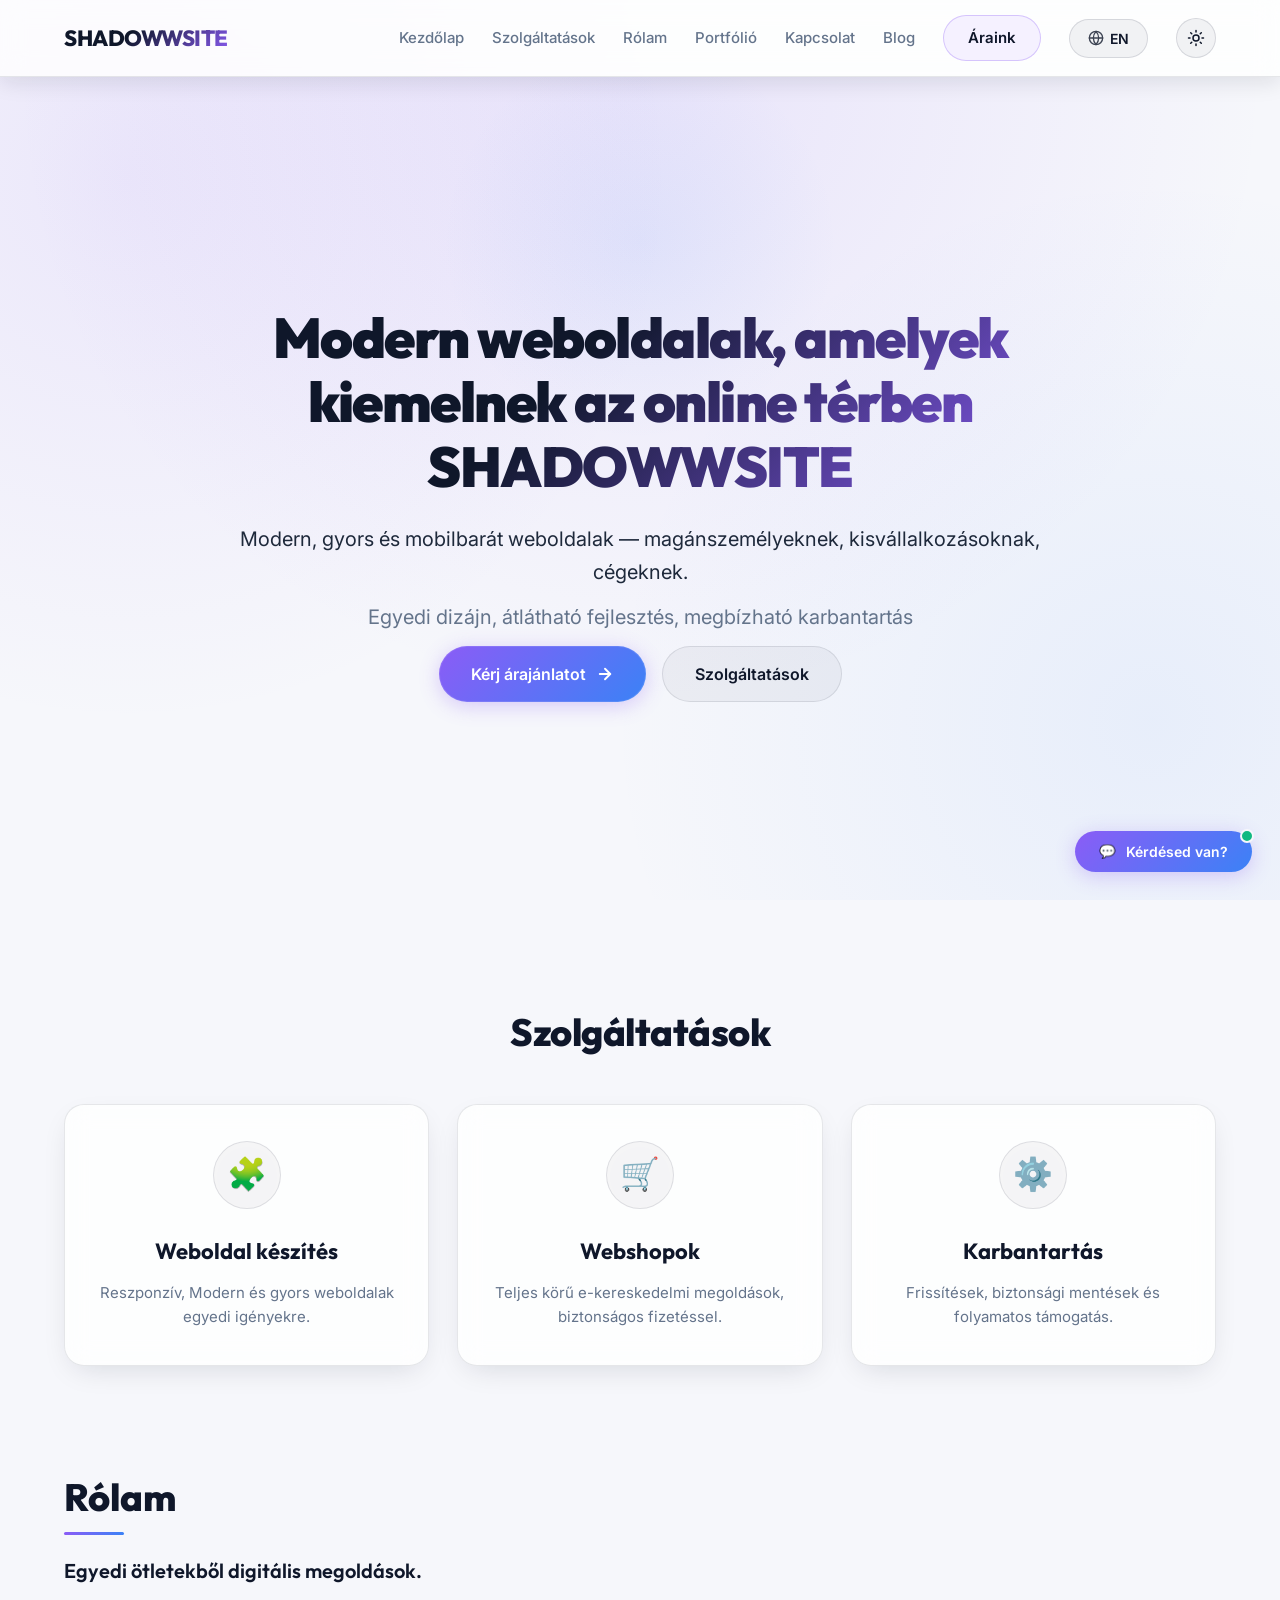
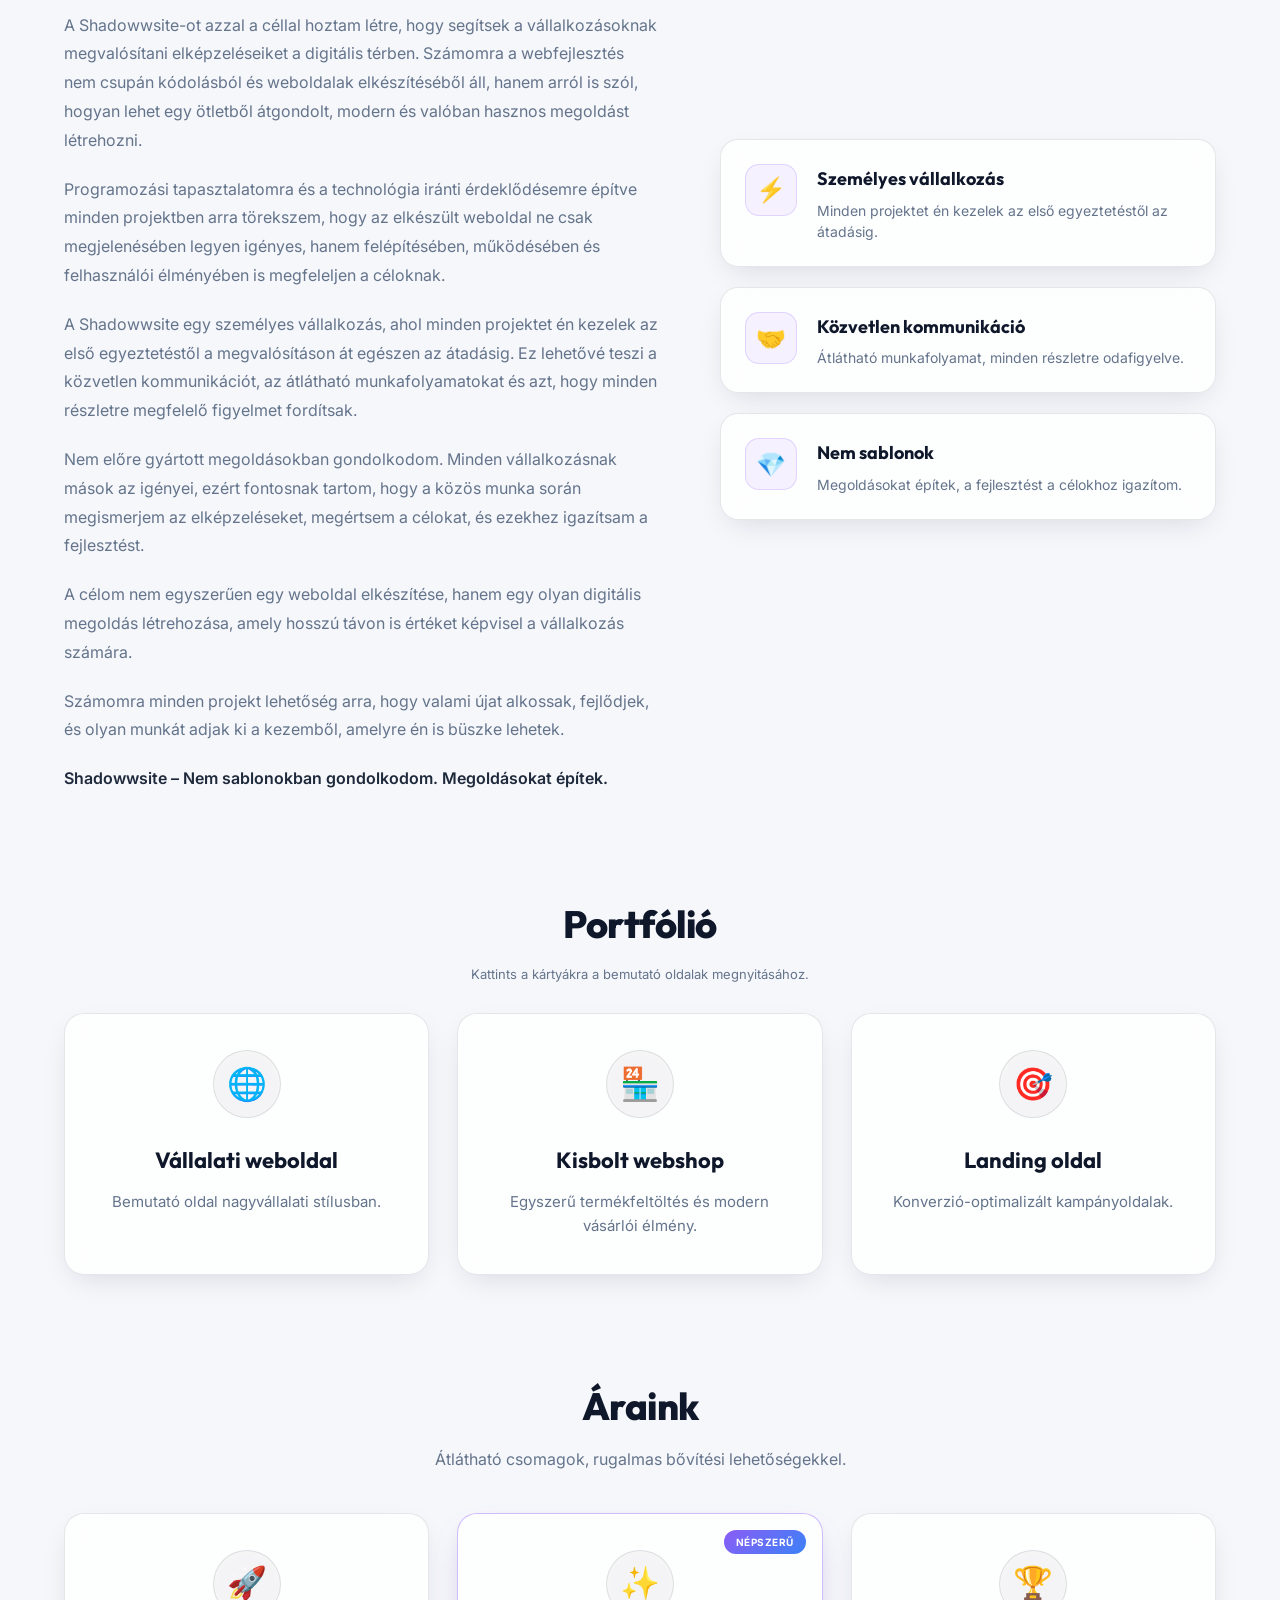
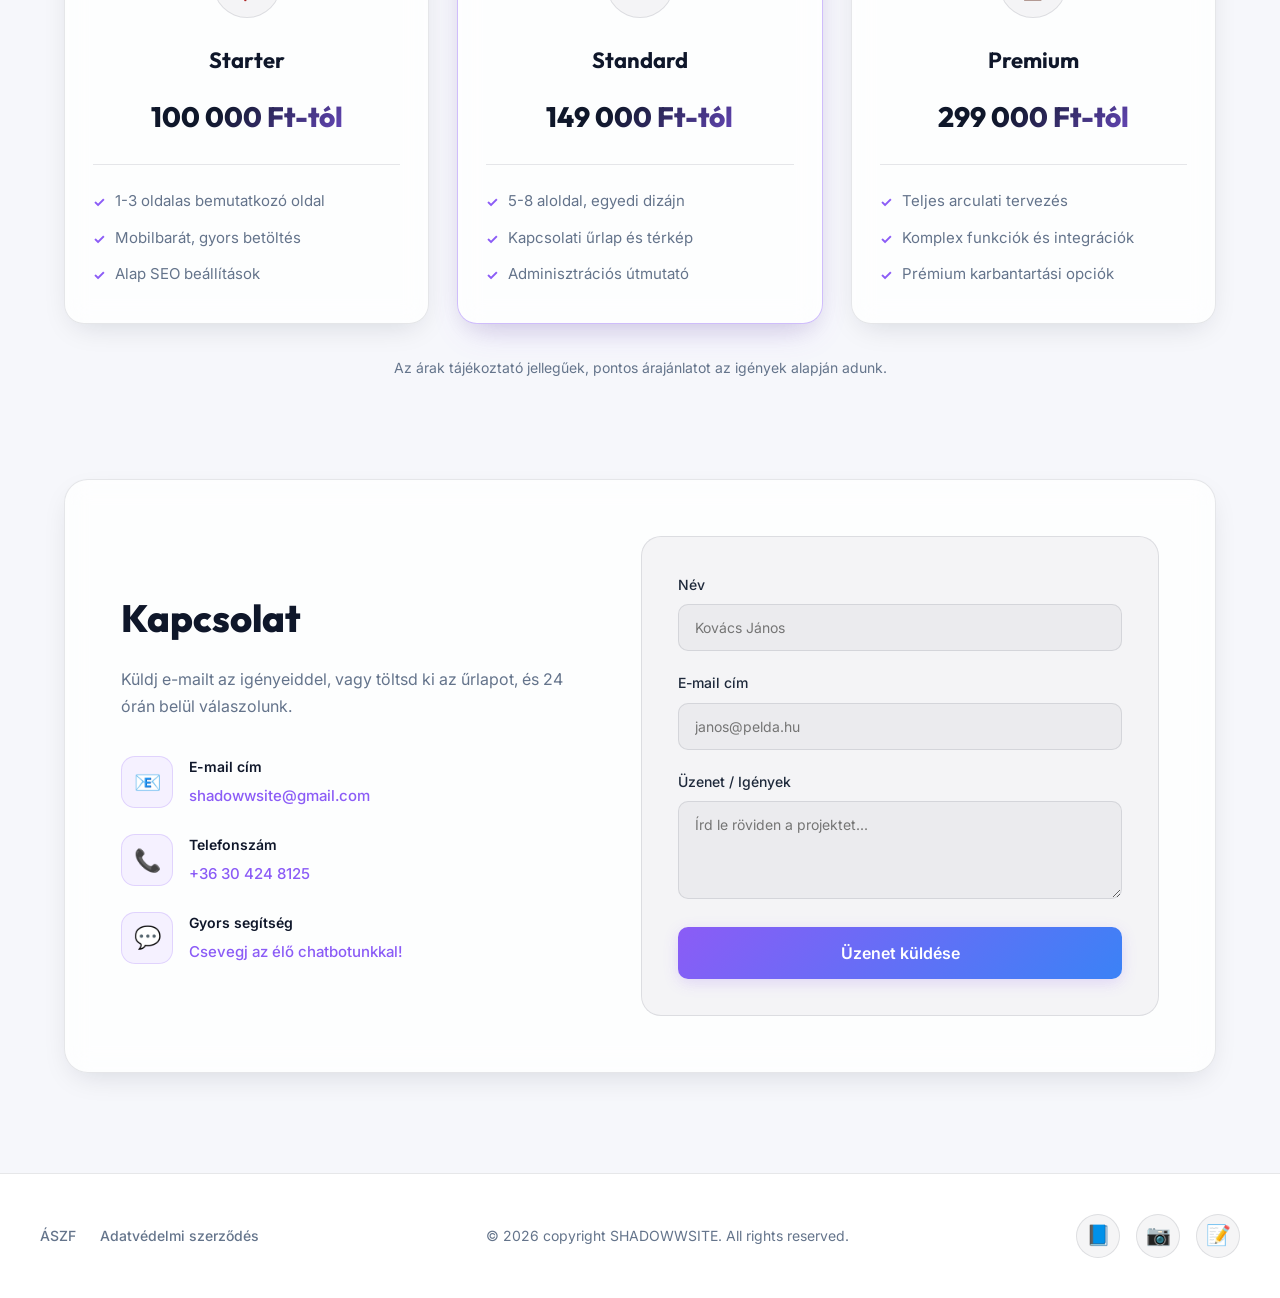
==== index.html @ 5f8f37f1 "mee" ====
<!DOCTYPE html>
<html lang="hu">
<head>
    <meta charset="UTF-8">
    <meta name="viewport" content="width=device-width, initial-scale=1.0">
    <title>SHADOWWSITE | Modern Weboldalak & Webfejlesztés</title>
    <meta name="description" content="Egyedi tervezésű, gyors és mobilbarát weboldalak és webshopok készítése és karbantartása. Fiatalos, Z-generációs lendülettel.">
    <link rel="preconnect" href="https://fonts.googleapis.com">
    <link rel="preconnect" href="https://fonts.gstatic.com" crossorigin>
    <script>
        (function () {
            var t = localStorage.getItem('siteTheme');
            if (!t && window.matchMedia && window.matchMedia('(prefers-color-scheme: light)').matches) t = 'light';
            if (t === 'light') document.documentElement.setAttribute('data-theme', 'light');
        })();
    </script>
    <link rel="stylesheet" href="index.css">
</head>
<body>
    
    <nav class="navbar">
        <div class="navbar-container">
            <div class="navbar-logo">
                <a href="#home" class="logo-link" aria-label="SHADOW home" onclick="window.scrollTo({ top: 0, behavior: 'smooth' }); setTimeout(() => location.reload(), 200); return false;">
                    <span class="logo-text">SHADOWWSITE</span>
                </a>
            </div>
            <ul class="nav-menu">
                <li class="nav-item">
                    <a href="#home" class="nav-link" data-i18n="nav-home">Kezdőlap</a>
                </li>
                <li class="nav-item">
                    <a href="#services" class="nav-link" data-i18n="nav-services">Szolgáltatások</a>
                </li>
                <li class="nav-item">
                    <a href="#about" class="nav-link" data-i18n="nav-about">Rólam</a>
                </li>
                <li class="nav-item">
                    <a href="#portfolio" class="nav-link" data-i18n="nav-portfolio">Portfólió</a>
                </li>
                <li class="nav-item">
                    <a href="#contact" class="nav-link" data-i18n="nav-contact">Kapcsolat</a>
                </li>
                <li class="nav-item">
                    <a href="/blog/" class="nav-link" data-i18n="nav-blog">Blog</a>
                </li>
                <li class="nav-item">
                    <a href="#pricing" class="nav-link nav-link-btn" data-i18n="nav-pricing">Áraink</a>
                </li>
                <li class="nav-item">
                    <button class="lang-toggle-btn" aria-label="Nyelvváltás / Language switch" onclick="toggleLanguage()">
                        <svg class="lang-icon" viewBox="0 0 24 24" width="16" height="16" stroke="currentColor" stroke-width="2" fill="none" stroke-linecap="round" stroke-linejoin="round">
                            <circle cx="12" cy="12" r="10"></circle>
                            <line x1="2" y1="12" x2="22" y2="12"></line>
                            <path d="M12 2a15.3 15.3 0 0 1 4 10 15.3 15.3 0 0 1-4 10 15.3 15.3 0 0 1-4-10 15.3 15.3 0 0 1 4-10z"></path>
                        </svg>
                        <span class="lang-text">EN</span>
                    </button>
                </li>
                <li class="nav-item">
                    <button class="theme-toggle-btn" type="button" aria-label="Sötét/világos téma váltása" title="Téma váltása" onclick="toggleTheme()">
                        <svg class="icon-moon" viewBox="0 0 24 24" width="18" height="18" stroke="currentColor" stroke-width="2" fill="none" stroke-linecap="round" stroke-linejoin="round">
                            <path d="M21 12.8A9 9 0 1 1 11.2 3a7 7 0 0 0 9.8 9.8z"></path>
                        </svg>
                        <svg class="icon-sun" viewBox="0 0 24 24" width="18" height="18" stroke="currentColor" stroke-width="2" fill="none" stroke-linecap="round" stroke-linejoin="round">
                            <circle cx="12" cy="12" r="4"></circle>
                            <path d="M12 2v2M12 20v2M4.93 4.93l1.41 1.41M17.66 17.66l1.41 1.41M2 12h2M20 12h2M4.93 19.07l1.41-1.41M17.66 6.34l1.41-1.41"></path>
                        </svg>
                    </button>
                </li>
            </ul>
            <div class="hamburger" aria-label="Menü megnyitása" role="button" tabindex="0">
                <span></span>
                <span></span>
                <span></span>
            </div>
        </div>
    </nav>

    <section id="home" class="hero">
        <div class="hero-content">
            <h1 data-i18n="hero-title">Modern weboldalak, amelyek kiemelnek az online térben<br>
                SHADOWWSITE</h1>
            <p data-i18n="hero-desc">Modern, gyors és mobilbarát weboldalak — magánszemélyeknek, kisvállalkozásoknak, cégeknek.</p>
            <p class="hero-subtitle" data-i18n="hero-subtitle">Egyedi dizájn, átlátható fejlesztés, megbízható karbantartás</p>
            <div class="hero-buttons">
                <a href="#contact" class="cta-button">
                    <span data-i18n="hero-cta-primary">Kérj árajánlatot</span>
                    <svg class="cta-icon" viewBox="0 0 24 24" width="18" height="18" stroke="currentColor" stroke-width="2.5" fill="none" stroke-linecap="round" stroke-linejoin="round">
                        <line x1="5" y1="12" x2="19" y2="12"></line>
                        <polyline points="12 5 19 12 12 19"></polyline>
                    </svg>
                </a>
                <a href="#services" class="cta-secondary" data-i18n="hero-cta-secondary">Szolgáltatások</a>
            </div>
        </div>
    </section>

    <section id="services" class="products-preview">
        <h2 data-i18n="services-title">Szolgáltatások</h2>
        <div class="products-grid">
            <div class="product-card">
                <div class="product-image">🧩</div>
                <h3 data-i18n="service-1-title">Weboldal készítés</h3>
                <p data-i18n="service-1-desc">Reszponzív, Modern és gyors weboldalak egyedi igényekre.</p>
            </div>
            <div class="product-card">
                <div class="product-image">🛒</div>
                <h3 data-i18n="service-2-title">Webshopok</h3>
                <p data-i18n="service-2-desc">Teljes körű e-kereskedelmi megoldások, biztonságos fizetéssel.</p>
            </div>
            <div class="product-card">
                <div class="product-image">⚙️</div>
                <h3 data-i18n="service-3-title">Karbantartás</h3>
                <p data-i18n="service-3-desc">Frissítések, biztonsági mentések és folyamatos támogatás.</p>
            </div>
        </div>
    </section>

    <section id="about" class="about-section">
        <div class="about-container">
            <div class="about-text-content">
                <h2 data-i18n="about-title">Rólam</h2>
                <p class="about-lead" data-i18n="about-lead">Egyedi ötletekből digitális megoldások.</p>
                <p data-i18n="about-p1">A Shadowwsite-ot azzal a céllal hoztam létre, hogy segítsek a vállalkozásoknak megvalósítani elképzeléseiket a digitális térben. Számomra a webfejlesztés nem csupán kódolásból és weboldalak elkészítéséből áll, hanem arról is szól, hogyan lehet egy ötletből átgondolt, modern és valóban hasznos megoldást létrehozni.</p>
                <p data-i18n="about-p2">Programozási tapasztalatomra és a technológia iránti érdeklődésemre építve minden projektben arra törekszem, hogy az elkészült weboldal ne csak megjelenésében legyen igényes, hanem felépítésében, működésében és felhasználói élményében is megfeleljen a céloknak.</p>
                <p data-i18n="about-p3">A Shadowwsite egy személyes vállalkozás, ahol minden projektet én kezelek az első egyeztetéstől a megvalósításon át egészen az átadásig. Ez lehetővé teszi a közvetlen kommunikációt, az átlátható munkafolyamatokat és azt, hogy minden részletre megfelelő figyelmet fordítsak.</p>
                <p data-i18n="about-p4">Nem előre gyártott megoldásokban gondolkodom. Minden vállalkozásnak mások az igényei, ezért fontosnak tartom, hogy a közös munka során megismerjem az elképzeléseket, megértsem a célokat, és ezekhez igazítsam a fejlesztést.</p>
                <p data-i18n="about-p5">A célom nem egyszerűen egy weboldal elkészítése, hanem egy olyan digitális megoldás létrehozása, amely hosszú távon is értéket képvisel a vállalkozás számára.</p>
                <p data-i18n="about-p6">Számomra minden projekt lehetőség arra, hogy valami újat alkossak, fejlődjek, és olyan munkát adjak ki a kezemből, amelyre én is büszke lehetek.</p>
                <p class="about-tagline" data-i18n="about-tagline">Shadowwsite – Nem sablonokban gondolkodom. Megoldásokat építek.</p>
            </div>
            
            <div class="about-highlights">
                <div class="highlight-box">
                    <div class="highlight-icon">⚡</div>
                    <div>
                        <h3 data-i18n="about-b1-title">Személyes vállalkozás</h3>
                        <p data-i18n="about-b1-desc">Minden projektet én kezelek az első egyeztetéstől az átadásig.</p>
                    </div>
                </div>
                <div class="highlight-box">
                    <div class="highlight-icon">🤝</div>
                    <div>
                        <h3 data-i18n="about-b2-title">Közvetlen kommunikáció</h3>
                        <p data-i18n="about-b2-desc">Átlátható munkafolyamat, minden részletre odafigyelve.</p>
                    </div>
                </div>
                <div class="highlight-box">
                    <div class="highlight-icon">💎</div>
                    <div>
                        <h3 data-i18n="about-b3-title">Nem sablonok</h3>
                        <p data-i18n="about-b3-desc">Megoldásokat építek, a fejlesztést a célokhoz igazítom.</p>
                    </div>
                </div>
            </div>
        </div>
    </section>

    <section id="portfolio" class="products-preview portfolio-preview">
        <h2 data-i18n="portfolio-title">Portfólió</h2>
        <p class="portfolio-hint" data-i18n="portfolio-hint">Kattints a kártyákra a bemutató oldalak megnyitásához.</p>
        <div class="products-grid">
            <a href="/RORA" class="product-card product-card-link">
                <div class="product-image">🌐</div>
                <h3 data-i18n="port-1-title">Vállalati weboldal</h3>
                <p data-i18n="port-1-desc">Bemutató oldal nagyvállalati stílusban.</p>
            </a>
            <div class="product-card">
                <div class="product-image">🏪</div>
                <h3 data-i18n="port-2-title">Kisbolt webshop</h3>
                <p data-i18n="port-2-desc">Egyszerű termékfeltöltés és modern vásárlói élmény.</p>
            </div>
            <div class="product-card">
                <div class="product-image">🎯</div>
                <h3 data-i18n="port-3-title">Landing oldal</h3>
                <p data-i18n="port-3-desc">Konverzió-optimalizált kampányoldalak.</p>
            </div>
        </div>
    </section>

    <section id="pricing" class="products-preview pricing">
        <h2 data-i18n="pricing-title">Áraink</h2>
        <p class="pricing-subtitle" data-i18n="pricing-subtitle">Átlátható csomagok, rugalmas bővítési lehetőségekkel.</p>
        <div class="products-grid">
            <div class="product-card">
                <div class="product-image">🚀</div>
                <h3 data-i18n="price-1-title">Starter</h3>
                <div class="price" data-i18n="price-1-val">100 000 Ft-tól</div>
                <ul class="price-features">
                    <li data-i18n="price-1-f1">1-3 oldalas bemutatkozó oldal</li>
                    <li data-i18n="price-1-f2">Mobilbarát, gyors betöltés</li>
                    <li data-i18n="price-1-f3">Alap SEO beállítások</li>
                </ul>
            </div>
            <div class="product-card popular">
                <div class="product-image">✨</div>
                <h3 data-i18n="price-2-title">Standard</h3>
                <div class="price" data-i18n="price-2-val">149 000 Ft-tól</div>
                <ul class="price-features">
                    <li data-i18n="price-2-f1">5-8 aloldal, egyedi dizájn</li>
                    <li data-i18n="price-2-f2">Kapcsolati űrlap és térkép</li>
                    <li data-i18n="price-2-f3">Adminisztrációs útmutató</li>
                </ul>
            </div>
            <div class="product-card">
                <div class="product-image">🏆</div>
                <h3 data-i18n="price-3-title">Premium</h3>
                <div class="price" data-i18n="price-3-val">299 000 Ft-tól</div>
                <ul class="price-features">
                    <li data-i18n="price-3-f1">Teljes arculati tervezés</li>
                    <li data-i18n="price-3-f2">Komplex funkciók és integrációk</li>
                    <li data-i18n="price-3-f3">Prémium karbantartási opciók</li>
                </ul>
            </div>
        </div>
        <p class="pricing-note" data-i18n="pricing-note">Az árak tájékoztató jellegűek, pontos árajánlatot az igények alapján adunk.</p>
    </section>

    <section id="contact" class="contact-section">
        <div class="contact-container">
            <div class="contact-info">
                <h2 data-i18n="contact-title">Kapcsolat</h2>
                <p class="contact-description" data-i18n="contact-desc">Küldj e-mailt az igényeiddel, vagy töltsd ki az űrlapot, és 24 órán belül válaszolunk.</p>
                
                <div class="contact-details">
                    <div class="contact-item">
                        <div class="contact-icon">📧</div>
                        <div>
                            <h4 data-i18n="contact-det1-title">E-mail cím</h4>
                            <a href="mailto:shadowwsite@gmail.com">shadowwsite@gmail.com</a>
                        </div>
                    </div>
                    <div class="contact-item">
                        <div class="contact-icon">📞</div>
                        <div>
                            <h4 data-i18n="contact-phone-title">Telefonszám</h4>
                            <a href="tel:+36304248125">+36 30 424 8125</a>
                        </div>
                    </div>
                    <div class="contact-item">
                        <div class="contact-icon">💬</div>
                        <div>
                            <h4 data-i18n="contact-det2-title">Gyors segítség</h4>
                            <a href="#" onclick="openChatbot(); return false;" data-i18n="contact-chat-link">Csevegj az élő chatbotunkkal!</a>
                        </div>
                    </div>
                </div>
            </div>
            
            <div class="contact-form-container">
                <form action="https://formsubmit.co/shadowwsite@gmail.com" method="POST" class="contact-form">
                    <input type="hidden" name="_subject" value="✉️ Új üzenet a SHADOWWSITE weboldalról">
                    <input type="hidden" name="_next" value="https://shadowwsite.hu/">
                    
                    <div class="form-group">
                        <label for="form-name" data-i18n="form-name-label">Név</label>
                        <input type="text" id="form-name" name="name" placeholder="Kovács János" data-i18n-placeholder="form-name-ph" required>
                    </div>
                    <div class="form-group">
                        <label for="form-email" data-i18n="form-email-label">E-mail cím</label>
                        <input type="email" id="form-email" name="email" placeholder="janos@pelda.hu" data-i18n-placeholder="form-email-ph" required>
                    </div>
                    <div class="form-group">
                        <label for="form-message" data-i18n="form-message-label">Üzenet / Igények</label>
                        <textarea id="form-message" name="message" rows="4" placeholder="Írd le röviden a projektet..." data-i18n-placeholder="form-message-ph" required></textarea>
                    </div>
                    <button type="submit" class="submit-button" data-i18n="form-submit">Üzenet küldése</button>
                </form>
            </div>
        </div>
    </section>
    
    <footer class="footer">
        <div class="footer-content">
            <div class="footer-legal">
                <a href="aszf.pdf" class="footer-link" target="_blank" rel="noopener noreferrer" data-i18n="footer-gtc">ÁSZF</a>
                <a href="adatvedelmi.pdf" class="footer-link" target="_blank" rel="noopener noreferrer" data-i18n="footer-privacy">Adatvédelmi szerződés</a>
            </div>
            <p>&copy; 2026 copyright SHADOWWSITE. All rights reserved.</p>
            <div class="social-links">
                <a href="https://www.facebook.com/profile.php?id=61587769874126" target="_blank" rel="noopener noreferrer" class="social-link" aria-label="Facebook">
                    📘
                </a>
                <a href="https://www.instagram.com/shadowwsite" target="_blank" rel="noopener noreferrer" class="social-link" aria-label="Instagram">
                    📷
                </a>
                <a href="/blog/" class="social-link" aria-label="Blog">
                    📝
                </a>
            </div>
        </div>
    </footer>

    <div class="chatbot" aria-live="polite">
        <button class="chatbot-toggle" type="button" aria-expanded="false" aria-controls="chatbot-panel">
            💬
            <span class="chatbot-toggle-text" data-i18n="chat-toggle">Kérdésed van?</span>
        </button>
        <div id="chatbot-panel" class="chatbot-panel" role="dialog" aria-label="SHADOW chatbot" aria-hidden="true">
            <div class="chatbot-header">
                <span data-i18n="chat-title">SHADOW Chat</span>
                <button class="chatbot-close" type="button" aria-label="Bezárás">×</button>
            </div>
            <div class="chatbot-messages" role="log"></div>
            <form class="chatbot-form" autocomplete="off">
                <input class="chatbot-input" type="text" name="message" placeholder="Írd be a kérdésed..." data-i18n-placeholder="chat-input-ph" required />
                <button class="chatbot-send" type="submit" data-i18n="chat-send">Küldés</button>
            </form>
        </div>
    </div>
    
    <script src="index.js"></script>
</body>
</html>
---- index.css ----
@import url('https://fonts.googleapis.com/css2?family=Inter:wght@300;400;500;600;700&family=Outfit:wght@400;500;600;700;800;900&display=swap');

* {
	margin: 0;
	padding: 0;
	box-sizing: border-box;
}

:root {
	--bg: #05050a;
	--bg-rgb: 5, 5, 10;
	--panel: rgba(13, 13, 23, 0.7);
	--panel-opaque: #0b0b14;
	--primary-color: #8b5cf6; /* Modern Violet */
	--primary-rgb: 139, 92, 246;
	--secondary-color: #3b82f6; /* Modern Blue */
	--secondary-rgb: 59, 130, 246;
	--accent-color: #10b981; /* Emerald */
	--text-color: #f1f5f9; /* Slate 100 */
	--muted: #94a3b8; /* Slate 400 */
	--white: #ffffff;
	--border: rgba(255, 255, 255, 0.06);
	--border-hover: rgba(255, 255, 255, 0.12);
	--shadow: 0 10px 30px -10px rgba(0, 0, 0, 0.7);
	--glow-shadow: 0 0 25px rgba(139, 92, 246, 0.15);
	--font-title: 'Outfit', sans-serif;
	--font-body: 'Inter', sans-serif;
}

body {
	font-family: var(--font-body);
	line-height: 1.65;
	color: var(--text-color);
	background-color: var(--bg);
	background-image: 
		radial-gradient(circle at 10% 20%, rgba(139, 92, 246, 0.08) 0%, transparent 40%),
		radial-gradient(circle at 90% 80%, rgba(59, 130, 246, 0.08) 0%, transparent 40%);
	background-attachment: fixed;
	overflow-x: hidden;
}

html {
	scroll-behavior: smooth;
	scroll-padding-top: 80px;
}

section {
	scroll-margin-top: 80px;
}

/* Animations */
@keyframes fadeInUp {
	from {
		opacity: 0;
		transform: translateY(20px);
	}
	to {
		opacity: 1;
		transform: translateY(0);
	}
}

@keyframes pulseGlow {
	0%, 100% {
		box-shadow: 0 0 15px rgba(139, 92, 246, 0.3);
	}
	50% {
		box-shadow: 0 0 25px rgba(139, 92, 246, 0.6);
	}
}

/* Scrollbar */
::-webkit-scrollbar {
	width: 10px;
}
::-webkit-scrollbar-track {
	background: var(--bg);
}
::-webkit-scrollbar-thumb {
	background: rgba(255, 255, 255, 0.1);
	border-radius: 5px;
	border: 2px solid var(--bg);
}
::-webkit-scrollbar-thumb:hover {
	background: var(--primary-color);
}

/* Header & Navbar */
.navbar {
	background: var(--panel);
	backdrop-filter: blur(12px);
	-webkit-backdrop-filter: blur(12px);
	border-bottom: 1px solid var(--border);
	position: sticky;
	top: 0;
	z-index: 100;
	transition: all 0.3s ease;
}

.navbar-container {
	max-width: 1200px;
	width: 100%;
	margin: 0 auto;
	padding: 0 24px;
	display: flex;
	justify-content: space-between;
	align-items: center;
	height: 76px;
}

.navbar-logo a {
	text-decoration: none;
	display: flex;
	align-items: center;
	gap: 8px;
}

.logo-text {
	font-family: var(--font-title);
	font-size: 22px;
	font-weight: 800;
	color: var(--white);
	letter-spacing: -0.5px;
	background: linear-gradient(135deg, #ffffff 50%, var(--primary-color));
	-webkit-background-clip: text;
	-webkit-text-fill-color: transparent;
}

.nav-menu {
	display: flex;
	list-style: none;
	gap: 28px;
	align-items: center;
}

.nav-item {
	position: relative;
}

.nav-link {
	color: var(--muted);
	text-decoration: none;
	font-weight: 500;
	font-size: 15px;
	transition: color 0.25s ease;
	padding: 8px 0;
	display: inline-block;
}

.nav-link:hover {
	color: var(--white);
}

.nav-link::after {
	content: '';
	position: absolute;
	width: 0;
	height: 2px;
	bottom: -2px;
	left: 0;
	background: linear-gradient(90deg, var(--primary-color), var(--secondary-color));
	transition: width 0.3s ease;
	border-radius: 2px;
}

.nav-link:hover::after {
	width: 100%;
}

.nav-link-btn {
	background: rgba(139, 92, 246, 0.08) !important;
	color: var(--white) !important;
	border: 1px solid rgba(139, 92, 246, 0.3) !important;
	padding: 10px 24px !important;
	border-radius: 30px !important;
	font-weight: 600 !important;
	transition: all 0.3s ease !important;
}

.nav-link-btn:hover {
	background: rgba(139, 92, 246, 0.2) !important;
	border-color: var(--primary-color) !important;
	box-shadow: 0 0 15px rgba(139, 92, 246, 0.2);
	transform: translateY(-1px);
}

.nav-link-btn::after {
	display: none !important;
}

.lang-toggle-btn {
	background: rgba(255, 255, 255, 0.05) !important;
	color: var(--white) !important;
	border: 1px solid rgba(255, 255, 255, 0.1) !important;
	padding: 10px 18px !important;
	border-radius: 30px !important;
	font-weight: 600 !important;
	cursor: pointer;
	font-family: var(--font-body);
	font-size: 14px;
	transition: all 0.3s ease !important;
	display: inline-flex;
	align-items: center;
	gap: 6px;
}

.lang-toggle-btn:hover {
	background: rgba(255, 255, 255, 0.12) !important;
	border-color: rgba(255, 255, 255, 0.25) !important;
	transform: translateY(-1px);
}

.lang-icon {
	opacity: 0.8;
	transition: transform 0.3s ease;
}

.lang-toggle-btn:hover .lang-icon {
	transform: rotate(15deg);
}

.hamburger {
	display: none;
	flex-direction: column;
	cursor: pointer;
	gap: 5px;
}

.hamburger span {
	width: 24px;
	height: 2px;
	background: var(--text-color);
	transition: all 0.3s ease;
	border-radius: 2px;
}

.hamburger.active span:nth-child(1) {
	transform: translateY(7px) rotate(45deg);
}

.hamburger.active span:nth-child(2) {
	opacity: 0;
}

.hamburger.active span:nth-child(3) {
	transform: translateY(-7px) rotate(-45deg);
}

/* Hero Section */
.hero {
	position: relative;
	padding: 130px 24px 100px;
	text-align: center;
	min-height: calc(100vh - 76px);
	display: flex;
	align-items: center;
	justify-content: center;
	background: radial-gradient(circle at top, rgba(139, 92, 246, 0.12) 0%, transparent 60%);
	overflow: hidden;
}

.hero::before {
	content: '';
	position: absolute;
	top: 20%;
	left: 50%;
	transform: translate(-50%, -50%);
	width: 400px;
	height: 400px;
	background: radial-gradient(circle, rgba(59, 130, 246, 0.08) 0%, transparent 70%);
	pointer-events: none;
	z-index: 0;
}

.hero-content {
	max-width: 850px;
	z-index: 1;
	animation: fadeInUp 0.8s ease-out;
}

.hero-content h1 {
	font-family: var(--font-title);
	font-size: 56px;
	font-weight: 900;
	line-height: 1.15;
	margin-bottom: 24px;
	letter-spacing: -1.5px;
	background: linear-gradient(135deg, #ffffff 40%, #cbd5e1 70%, var(--primary-color));
	-webkit-background-clip: text;
	-webkit-text-fill-color: transparent;
}

.hero-content p {
	font-size: 20px;
	margin-bottom: 12px;
	color: var(--text-color);
	font-weight: 400;
}

.hero-subtitle {
	font-size: 16px;
	margin-bottom: 40px;
	color: var(--muted) !important;
}

.hero-buttons {
	display: flex;
	gap: 16px;
	justify-content: center;
	flex-wrap: wrap;
}

.cta-button {
	position: relative;
	overflow: hidden;
	background: linear-gradient(135deg, var(--primary-color), var(--secondary-color));
	color: var(--white);
	text-decoration: none;
	padding: 14px 32px;
	font-size: 16px;
	border: none;
	border-radius: 30px;
	cursor: pointer;
	font-weight: 600;
	transition: all 0.4s cubic-bezier(0.165, 0.84, 0.44, 1);
	box-shadow: 0 4px 20px rgba(139, 92, 246, 0.3), 0 0 0 1px rgba(255, 255, 255, 0.1) inset;
	display: inline-flex;
	align-items: center;
	justify-content: center;
	gap: 10px;
}

.cta-button::after {
	content: '';
	position: absolute;
	top: 0;
	left: -50%;
	width: 200%;
	height: 100%;
	background: linear-gradient(
		to right,
		rgba(255, 255, 255, 0) 0%,
		rgba(255, 255, 255, 0.25) 50%,
		rgba(255, 255, 255, 0) 100%
	);
	transform: skewX(-25deg);
	transition: 0.75s;
	opacity: 0;
}

.cta-button:hover {
	transform: translateY(-3px) scale(1.02);
	box-shadow: 0 10px 25px rgba(139, 92, 246, 0.4), 0 0 15px rgba(59, 130, 246, 0.2), 0 0 0 1px rgba(255, 255, 255, 0.2) inset;
}

.cta-button:hover::after {
	left: 125%;
	opacity: 1;
	transition: all 0.75s ease-in-out;
}

.cta-icon {
	transition: transform 0.3s cubic-bezier(0.165, 0.84, 0.44, 1);
}

.cta-button:hover .cta-icon {
	transform: translateX(4px);
}

.cta-secondary {
	background: rgba(255, 255, 255, 0.03);
	color: var(--white);
	text-decoration: none;
	padding: 14px 32px;
	font-size: 16px;
	border: 1px solid var(--border);
	border-radius: 30px;
	cursor: pointer;
	font-weight: 600;
	transition: all 0.4s cubic-bezier(0.165, 0.84, 0.44, 1);
	display: inline-flex;
	align-items: center;
	justify-content: center;
	gap: 10px;
}

.cta-secondary:hover {
	background: rgba(255, 255, 255, 0.08);
	border-color: var(--border-hover);
	transform: translateY(-3px) scale(1.02);
	box-shadow: 0 10px 25px rgba(255, 255, 255, 0.03);
}

/* Sections - General spacing */
.products-preview {
	max-width: 1200px;
	margin: 100px auto;
	padding: 0 24px;
}

.products-preview h2 {
	text-align: center;
	font-family: var(--font-title);
	font-size: 38px;
	font-weight: 800;
	margin-bottom: 16px;
	letter-spacing: -0.5px;
	color: var(--white);
}

.portfolio-preview h2 {
	margin-bottom: 8px;
}

.portfolio-hint {
	margin: 0;
	color: var(--muted);
	font-size: 13px;
	text-align: center;
}

.portfolio-preview .products-grid {
	margin-top: 28px;
}

/* Grid & Cards (Shared by Services, Pricing, Portfolio) */
.products-grid {
	display: grid;
	grid-template-columns: repeat(auto-fit, minmax(300px, 1fr));
	gap: 28px;
	margin-top: 40px;
}

.product-card {
	background: var(--panel);
	backdrop-filter: blur(12px);
	-webkit-backdrop-filter: blur(12px);
	border-radius: 20px;
	padding: 36px 28px;
	text-align: center;
	box-shadow: var(--shadow);
	transition: all 0.3s cubic-bezier(0.4, 0, 0.2, 1);
	cursor: pointer;
	border: 1px solid var(--border);
	position: relative;
	overflow: hidden;
}

.product-card:hover {
	transform: translateY(-6px);
	border-color: rgba(139, 92, 246, 0.3);
	box-shadow: 0 20px 40px -15px rgba(0, 0, 0, 0.8), 0 0 30px rgba(139, 92, 246, 0.15);
}

.product-image {
	font-size: 32px;
	width: 68px;
	height: 68px;
	margin: 0 auto 24px;
	background: rgba(255, 255, 255, 0.02);
	border: 1px solid var(--border);
	border-radius: 50%;
	display: flex;
	align-items: center;
	justify-content: center;
	transition: all 0.3s ease;
	box-shadow: inset 0 2px 4px rgba(255, 255, 255, 0.04);
}

.product-card:hover .product-image {
	background: rgba(139, 92, 246, 0.1);
	border-color: rgba(139, 92, 246, 0.3);
	transform: scale(1.08);
}

.product-card h3 {
	font-family: var(--font-title);
	color: var(--white);
	margin-bottom: 12px;
	font-size: 22px;
	font-weight: 700;
}

.product-card p {
	color: var(--muted);
	font-size: 15px;
	line-height: 1.6;
}

/* Pricing Specializations */
.pricing h2 {
	margin-bottom: 8px;
}

.pricing-subtitle {
	text-align: center;
	color: var(--muted);
	font-size: 16px;
	margin-bottom: 40px;
}

.pricing .price {
	font-family: var(--font-title);
	font-size: 28px;
	font-weight: 800;
	color: var(--white);
	margin: 16px 0 24px;
	background: linear-gradient(135deg, #ffffff, var(--primary-color));
	-webkit-background-clip: text;
	-webkit-text-fill-color: transparent;
}

.price-features {
	list-style: none;
	padding: 0;
	margin: 0;
	display: flex;
	flex-direction: column;
	gap: 12px;
	color: var(--muted);
	font-size: 15px;
	text-align: left;
	border-top: 1px solid var(--border);
	padding-top: 24px;
}

.price-features li {
	display: flex;
	align-items: center;
	gap: 10px;
}

.price-features li::before {
	content: '✓';
	color: var(--primary-color);
	font-weight: bold;
	font-size: 14px;
}

.pricing-note {
	text-align: center;
	color: var(--muted);
	font-size: 14px;
	margin-top: 32px;
}

/* Popular pricing highlight */
.product-card.popular {
	border-color: rgba(139, 92, 246, 0.4);
	box-shadow: 0 15px 35px -10px rgba(139, 92, 246, 0.2), var(--shadow);
}

.product-card.popular::before {
	content: 'NÉPSZERŰ';
	position: absolute;
	top: 16px;
	right: 16px;
	background: linear-gradient(135deg, var(--primary-color), var(--secondary-color));
	color: var(--white);
	font-size: 10px;
	font-weight: 700;
	padding: 4px 12px;
	border-radius: 20px;
	letter-spacing: 0.5px;
}

/* About Section (2 Columns) */
.about-section {
	max-width: 1200px;
	margin: 100px auto;
	padding: 0 24px;
	scroll-margin-top: 80px;
}

.about-container {
	display: grid;
	grid-template-columns: 1.2fr 1fr;
	gap: 60px;
	align-items: center;
}

.about-text-content h2 {
	font-family: var(--font-title);
	font-size: 38px;
	font-weight: 800;
	color: var(--white);
	margin-bottom: 24px;
	position: relative;
	display: inline-block;
}

.about-text-content h2::after {
	content: '';
	position: absolute;
	left: 0;
	bottom: -6px;
	width: 60px;
	height: 3px;
	background: linear-gradient(90deg, var(--primary-color), var(--secondary-color));
	border-radius: 2px;
}

.about-text-content p {
	font-size: 16px;
	color: var(--muted);
	line-height: 1.8;
	margin-bottom: 20px;
}

.about-text-content .about-lead {
	font-family: var(--font-title);
	font-size: 20px;
	font-weight: 600;
	color: var(--white);
	margin-bottom: 22px;
}

.about-text-content .about-tagline {
	color: var(--text-color);
	font-weight: 600;
}

.about-text-content p:last-child {
	margin-bottom: 0;
}

.about-highlights {
	display: flex;
	flex-direction: column;
	gap: 20px;
}

.highlight-box {
	background: var(--panel);
	backdrop-filter: blur(12px);
	-webkit-backdrop-filter: blur(12px);
	border: 1px solid var(--border);
	border-radius: 18px;
	padding: 24px;
	display: flex;
	gap: 20px;
	align-items: flex-start;
	transition: all 0.3s ease;
	box-shadow: var(--shadow);
}

.highlight-box:hover {
	transform: translateX(6px);
	border-color: rgba(139, 92, 246, 0.3);
	background: rgba(139, 92, 246, 0.03);
}

.highlight-icon {
	font-size: 24px;
	width: 52px;
	height: 52px;
	border-radius: 14px;
	background: rgba(139, 92, 246, 0.08);
	border: 1px solid rgba(139, 92, 246, 0.2);
	display: flex;
	align-items: center;
	justify-content: center;
	flex-shrink: 0;
}

.highlight-box h3 {
	color: var(--white);
	font-family: var(--font-title);
	font-size: 18px;
	font-weight: 700;
	margin-bottom: 6px;
}

.highlight-box p {
	color: var(--muted);
	font-size: 14px;
	line-height: 1.5;
}

/* Contact Section */
.contact-section {
	max-width: 1200px;
	margin: 100px auto;
	padding: 0 24px;
	scroll-margin-top: 80px;
}

.contact-container {
	display: grid;
	grid-template-columns: 1fr 1.1fr;
	gap: 50px;
	background: var(--panel);
	backdrop-filter: blur(12px);
	-webkit-backdrop-filter: blur(12px);
	border: 1px solid var(--border);
	border-radius: 24px;
	padding: 56px;
	box-shadow: var(--shadow);
}

.contact-info {
	display: flex;
	flex-direction: column;
	justify-content: center;
}

.contact-info h2 {
	font-family: var(--font-title);
	font-size: 38px;
	font-weight: 800;
	color: var(--white);
	margin-bottom: 16px;
	text-align: left;
}

.contact-description {
	color: var(--muted);
	font-size: 16px;
	margin-bottom: 36px;
	line-height: 1.65;
}

.contact-details {
	display: flex;
	flex-direction: column;
	gap: 24px;
}

.contact-item {
	display: flex;
	align-items: center;
	gap: 16px;
}

.contact-icon {
	width: 52px;
	height: 52px;
	border-radius: 14px;
	background: rgba(139, 92, 246, 0.08);
	border: 1px solid rgba(139, 92, 246, 0.2);
	display: flex;
	align-items: center;
	justify-content: center;
	font-size: 22px;
}

.contact-item h4 {
	color: var(--white);
	font-size: 14px;
	font-weight: 600;
	margin-bottom: 4px;
}

.contact-item a {
	color: var(--primary-color);
	text-decoration: none;
	font-weight: 500;
	transition: color 0.2s ease;
	font-size: 15px;
}

.contact-item a:hover {
	color: var(--white);
}

.contact-form-container {
	background: rgba(0, 0, 0, 0.2);
	border: 1px solid var(--border);
	border-radius: 20px;
	padding: 36px;
}

.contact-form {
	display: flex;
	flex-direction: column;
	gap: 20px;
}

.form-group {
	display: flex;
	flex-direction: column;
	gap: 8px;
}

.form-group label {
	font-size: 14px;
	font-weight: 500;
	color: var(--text-color);
}

.form-group input,
.form-group textarea {
	background: rgba(255, 255, 255, 0.02);
	border: 1px solid var(--border);
	border-radius: 10px;
	padding: 14px 16px;
	color: var(--white);
	font-family: var(--font-body);
	font-size: 14px;
	transition: all 0.3s ease;
}

.form-group input:focus,
.form-group textarea:focus {
	outline: none;
	border-color: var(--primary-color);
	background: rgba(139, 92, 246, 0.02);
	box-shadow: 0 0 12px rgba(139, 92, 246, 0.15);
}

.submit-button {
	background: linear-gradient(135deg, var(--primary-color), var(--secondary-color));
	color: var(--white);
	border: none;
	border-radius: 10px;
	padding: 16px 20px;
	font-family: var(--font-body);
	font-weight: 600;
	font-size: 16px;
	cursor: pointer;
	transition: all 0.3s ease;
	margin-top: 8px;
	box-shadow: 0 4px 15px rgba(139, 92, 246, 0.2);
}

.submit-button:hover {
	transform: translateY(-2px);
	box-shadow: 0 6px 20px rgba(139, 92, 246, 0.4);
}

/* Chatbot UI */
.chatbot {
	position: fixed;
	right: 28px;
	bottom: 28px;
	display: flex;
	flex-direction: column;
	align-items: flex-end;
	gap: 12px;
	z-index: 200;
}

.chatbot-toggle {
	background: linear-gradient(135deg, var(--primary-color), var(--secondary-color));
	color: var(--white);
	border: none;
	border-radius: 999px;
	padding: 12px 24px;
	font-weight: 600;
	cursor: pointer;
	box-shadow: 0 4px 20px rgba(139, 92, 246, 0.3);
	display: inline-flex;
	align-items: center;
	gap: 10px;
	transition: all 0.3s ease;
	position: relative;
}

.chatbot-toggle:hover {
	transform: translateY(-3px);
	box-shadow: 0 8px 30px rgba(139, 92, 246, 0.5);
}

/* Pulse notification dot on toggle */
.chatbot-toggle::before {
	content: '';
	position: absolute;
	top: -2px;
	right: -2px;
	width: 10px;
	height: 10px;
	background: var(--accent-color);
	border-radius: 50%;
	border: 2px solid var(--bg);
	animation: pulseGlow 2s infinite;
}

.chatbot-toggle-text {
	font-size: 14px;
	font-family: var(--font-body);
}

.chatbot-panel {
	width: 340px;
	height: 460px;
	background: var(--panel-opaque);
	border: 1px solid var(--border);
	border-radius: 20px;
	box-shadow: 0 15px 40px rgba(0, 0, 0, 0.6);
	display: none;
	flex-direction: column;
	overflow: hidden;
	transition: all 0.3s ease;
}

.chatbot-panel.is-open {
	display: flex;
}

.chatbot-header {
	background: rgba(255, 255, 255, 0.02);
	color: var(--white);
	padding: 16px 20px;
	font-weight: 700;
	font-family: var(--font-title);
	font-size: 16px;
	display: flex;
	justify-content: space-between;
	align-items: center;
	border-bottom: 1px solid var(--border);
}

.chatbot-close {
	background: transparent;
	color: var(--muted);
	border: none;
	font-size: 24px;
	cursor: pointer;
	transition: color 0.2s;
	line-height: 1;
}

.chatbot-close:hover {
	color: var(--white);
}

.chatbot-messages {
	padding: 20px;
	flex: 1;
	overflow-y: auto;
	display: flex;
	flex-direction: column;
	gap: 12px;
}

/* Chat Scrollbar */
.chatbot-messages::-webkit-scrollbar {
	width: 6px;
}
.chatbot-messages::-webkit-scrollbar-track {
	background: transparent;
}
.chatbot-messages::-webkit-scrollbar-thumb {
	background: rgba(255, 255, 255, 0.05);
	border-radius: 3px;
}

.chatbot-message {
	font-size: 14px;
	line-height: 1.45;
	padding: 12px 16px;
	border-radius: 14px;
	max-width: 85%;
	animation: fadeInUp 0.3s ease;
}

.chatbot-message.bot {
	background: rgba(255, 255, 255, 0.04);
	color: var(--text-color);
	align-self: flex-start;
	border-bottom-left-radius: 4px;
	border: 1px solid var(--border);
}

.chatbot-message.user {
	background: linear-gradient(135deg, var(--primary-color), var(--secondary-color));
	color: var(--white);
	align-self: flex-end;
	border-bottom-right-radius: 4px;
	box-shadow: 0 4px 10px rgba(139, 92, 246, 0.15);
}

.chatbot-form {
	display: flex;
	gap: 8px;
	padding: 16px 20px;
	border-top: 1px solid var(--border);
	background: rgba(0, 0, 0, 0.1);
}

.chatbot-input {
	flex: 1;
	background: rgba(255, 255, 255, 0.02);
	color: var(--text-color);
	border: 1px solid var(--border);
	border-radius: 10px;
	padding: 10px 14px;
	font-family: var(--font-body);
	font-size: 14px;
}

.chatbot-input:focus {
	outline: none;
	border-color: var(--primary-color);
}

.chatbot-send {
	background: linear-gradient(135deg, var(--primary-color), var(--secondary-color));
	color: var(--white);
	border: none;
	border-radius: 10px;
	padding: 10px 16px;
	font-weight: 600;
	font-family: var(--font-body);
	font-size: 14px;
	cursor: pointer;
	transition: opacity 0.2s;
}

.chatbot-send:hover {
	opacity: 0.9;
}

/* Footer Section */
.footer {
	background: var(--panel-opaque);
	border-top: 1px solid var(--border);
	padding: 40px 24px;
	margin-top: 100px;
}

.footer-content {
	max-width: 1200px;
	margin: 0 auto;
	display: flex;
	justify-content: space-between;
	align-items: center;
	gap: 24px;
}

.footer-legal {
	display: flex;
	gap: 24px;
}

.footer-link {
	color: var(--muted);
	text-decoration: none;
	font-size: 14px;
	transition: color 0.25s ease;
	font-weight: 500;
}

.footer-link:hover {
	color: var(--white);
}

.footer-content p {
	color: var(--muted);
	font-size: 14px;
	text-align: center;
	flex: 1;
}

.social-links {
	display: flex;
	gap: 16px;
}

.social-link {
	display: inline-flex;
	align-items: center;
	justify-content: center;
	width: 44px;
	height: 44px;
	border-radius: 50%;
	background: rgba(255, 255, 255, 0.02);
	font-size: 20px;
	text-decoration: none;
	transition: all 0.3s ease;
	border: 1px solid var(--border);
}

.social-link:hover {
	background: rgba(139, 92, 246, 0.1);
	border-color: rgba(139, 92, 246, 0.3);
	transform: translateY(-3px);
	box-shadow: 0 5px 15px rgba(139, 92, 246, 0.15);
}

/* Responsive Media Queries */
@media (max-width: 992px) {
	.about-container {
		grid-template-columns: 1fr;
		gap: 48px;
	}

	.about-text-content {
		text-align: center;
	}

	.about-text-content h2::after {
		left: 50%;
		transform: translateX(-50%);
	}

	.highlight-box {
		padding: 20px;
	}
}

@media (max-width: 768px) {
	.navbar-container {
		height: 70px;
		padding: 0 20px;
	}

	.nav-menu {
		position: fixed;
		left: -100%;
		top: 70px;
		flex-direction: column;
		background: var(--panel-opaque);
		width: 100%;
		text-align: center;
		transition: 0.3s ease;
		gap: 0;
		padding: 30px 0;
		box-shadow: var(--shadow);
		border-bottom: 1px solid var(--border);
	}

	.nav-menu.active {
		left: 0;
	}

	.nav-item {
		padding: 16px 0;
		width: 100%;
	}

	.nav-link::after {
		display: none;
	}

	.lang-toggle-btn {
		padding: 12px 28px !important;
		font-size: 15px;
	}

	.hamburger {
		display: flex;
	}

	.hero {
		padding-top: 100px;
	}

	.hero-content h1 {
		font-size: 38px;
	}

	.hero-content p {
		font-size: 16px;
	}

	.products-preview {
		margin: 60px auto;
	}

	.products-preview h2 {
		font-size: 30px;
	}

	.products-grid {
		grid-template-columns: 1fr;
		gap: 20px;
	}

	.contact-container {
		grid-template-columns: 1fr;
		padding: 36px 24px;
		gap: 36px;
	}

	.contact-info h2 {
		font-size: 30px;
	}

	.footer-content {
		flex-direction: column;
		text-align: center;
		gap: 20px;
	}

	.footer-legal {
		flex-wrap: wrap;
		justify-content: center;
		gap: 16px;
	}

	.footer-content p {
		flex: none;
		order: 2;
	}

	.social-links {
		justify-content: center;
		order: 3;
	}
}

@media (max-width: 480px) {
	.hero-content h1 {
		font-size: 30px;
	}

	.hero-buttons {
		flex-direction: column;
		gap: 12px;
	}

	.cta-button, .cta-secondary {
		width: 100%;
		padding: 12px 24px;
	}

	.contact-container {
		padding: 24px 16px;
	}

	.contact-form-container {
		padding: 24px 16px;
	}

	.chatbot {
		right: 16px;
		bottom: 16px;
	}

	.chatbot-panel {
		width: 290px;
		height: 400px;
	}
}

/* Theme toggle */
.theme-toggle-btn {
	background: rgba(255, 255, 255, 0.05) !important;
	color: var(--white) !important;
	border: 1px solid rgba(255, 255, 255, 0.1) !important;
	width: 40px;
	height: 40px;
	border-radius: 50% !important;
	cursor: pointer;
	display: inline-flex;
	align-items: center;
	justify-content: center;
	transition: all 0.3s ease !important;
}

.theme-toggle-btn:hover {
	background: rgba(255, 255, 255, 0.12) !important;
	border-color: rgba(255, 255, 255, 0.25) !important;
	transform: translateY(-1px);
}

.theme-toggle-btn .icon-sun {
	display: none;
}

[data-theme="light"] .theme-toggle-btn .icon-sun {
	display: block;
}

[data-theme="light"] .theme-toggle-btn .icon-moon {
	display: none;
}

/* Light theme */
[data-theme="light"] {
	color-scheme: light;
	--bg: #f6f7fb;
	--bg-rgb: 246, 247, 251;
	--panel: rgba(255, 255, 255, 0.8);
	--panel-opaque: #ffffff;
	--text-color: #1e293b;
	--muted: #64748b;
	--white: #0f172a;
	--border: rgba(15, 23, 42, 0.1);
	--border-hover: rgba(15, 23, 42, 0.18);
	--shadow: 0 10px 30px -10px rgba(15, 23, 42, 0.15);
	--glow-shadow: 0 0 25px rgba(139, 92, 246, 0.12);
}

[data-theme="light"] body {
	background-image:
		radial-gradient(circle at 10% 20%, rgba(139, 92, 246, 0.1) 0%, transparent 40%),
		radial-gradient(circle at 90% 80%, rgba(59, 130, 246, 0.08) 0%, transparent 40%);
}

[data-theme="light"] ::-webkit-scrollbar-thumb {
	background: rgba(15, 23, 42, 0.2);
}

[data-theme="light"] .logo-text,
[data-theme="light"] .hero-content h1,
[data-theme="light"] .pricing .price,
[data-theme="light"] .blog-header h1 {
	background: linear-gradient(135deg, #0f172a 40%, var(--primary-color));
	-webkit-background-clip: text;
	background-clip: text;
	-webkit-text-fill-color: transparent;
}

[data-theme="light"] .lang-toggle-btn,
[data-theme="light"] .theme-toggle-btn {
	background: rgba(15, 23, 42, 0.05) !important;
	border-color: rgba(15, 23, 42, 0.12) !important;
}

[data-theme="light"] .lang-toggle-btn:hover,
[data-theme="light"] .theme-toggle-btn:hover {
	background: rgba(15, 23, 42, 0.1) !important;
	border-color: rgba(15, 23, 42, 0.25) !important;
}

[data-theme="light"] .cta-secondary,
[data-theme="light"] .product-image,
[data-theme="light"] .form-group textarea,
[data-theme="light"] .form-group input,
[data-theme="light"] .chatbot-header,
[data-theme="light"] .chatbot-message.bot,
[data-theme="light"] .chatbot-input,
[data-theme="light"] .social-link,
[data-theme="light"] .contact-form-container {
	background: rgba(15, 23, 42, 0.04);
}

[data-theme="light"] .cta-secondary:hover {
	background: rgba(15, 23, 42, 0.08);
	box-shadow: 0 10px 25px rgba(15, 23, 42, 0.08);
}

[data-theme="light"] .product-card:hover {
	box-shadow: 0 20px 40px -15px rgba(15, 23, 42, 0.2), 0 0 30px rgba(139, 92, 246, 0.12);
}

[data-theme="light"] .chatbot-panel {
	box-shadow: 0 15px 40px rgba(15, 23, 42, 0.2);
}

[data-theme="light"] .cta-button,
[data-theme="light"] .submit-button,
[data-theme="light"] .chatbot-toggle,
[data-theme="light"] .chatbot-send,
[data-theme="light"] .chatbot-message.user,
[data-theme="light"] .product-card.popular::before {
	color: #ffffff;
}

[data-theme="light"] .navbar {
	box-shadow: 0 6px 20px rgba(15, 23, 42, 0.1) !important;
}

.product-card-link {
	display: block;
	text-decoration: none;
	color: inherit;
}
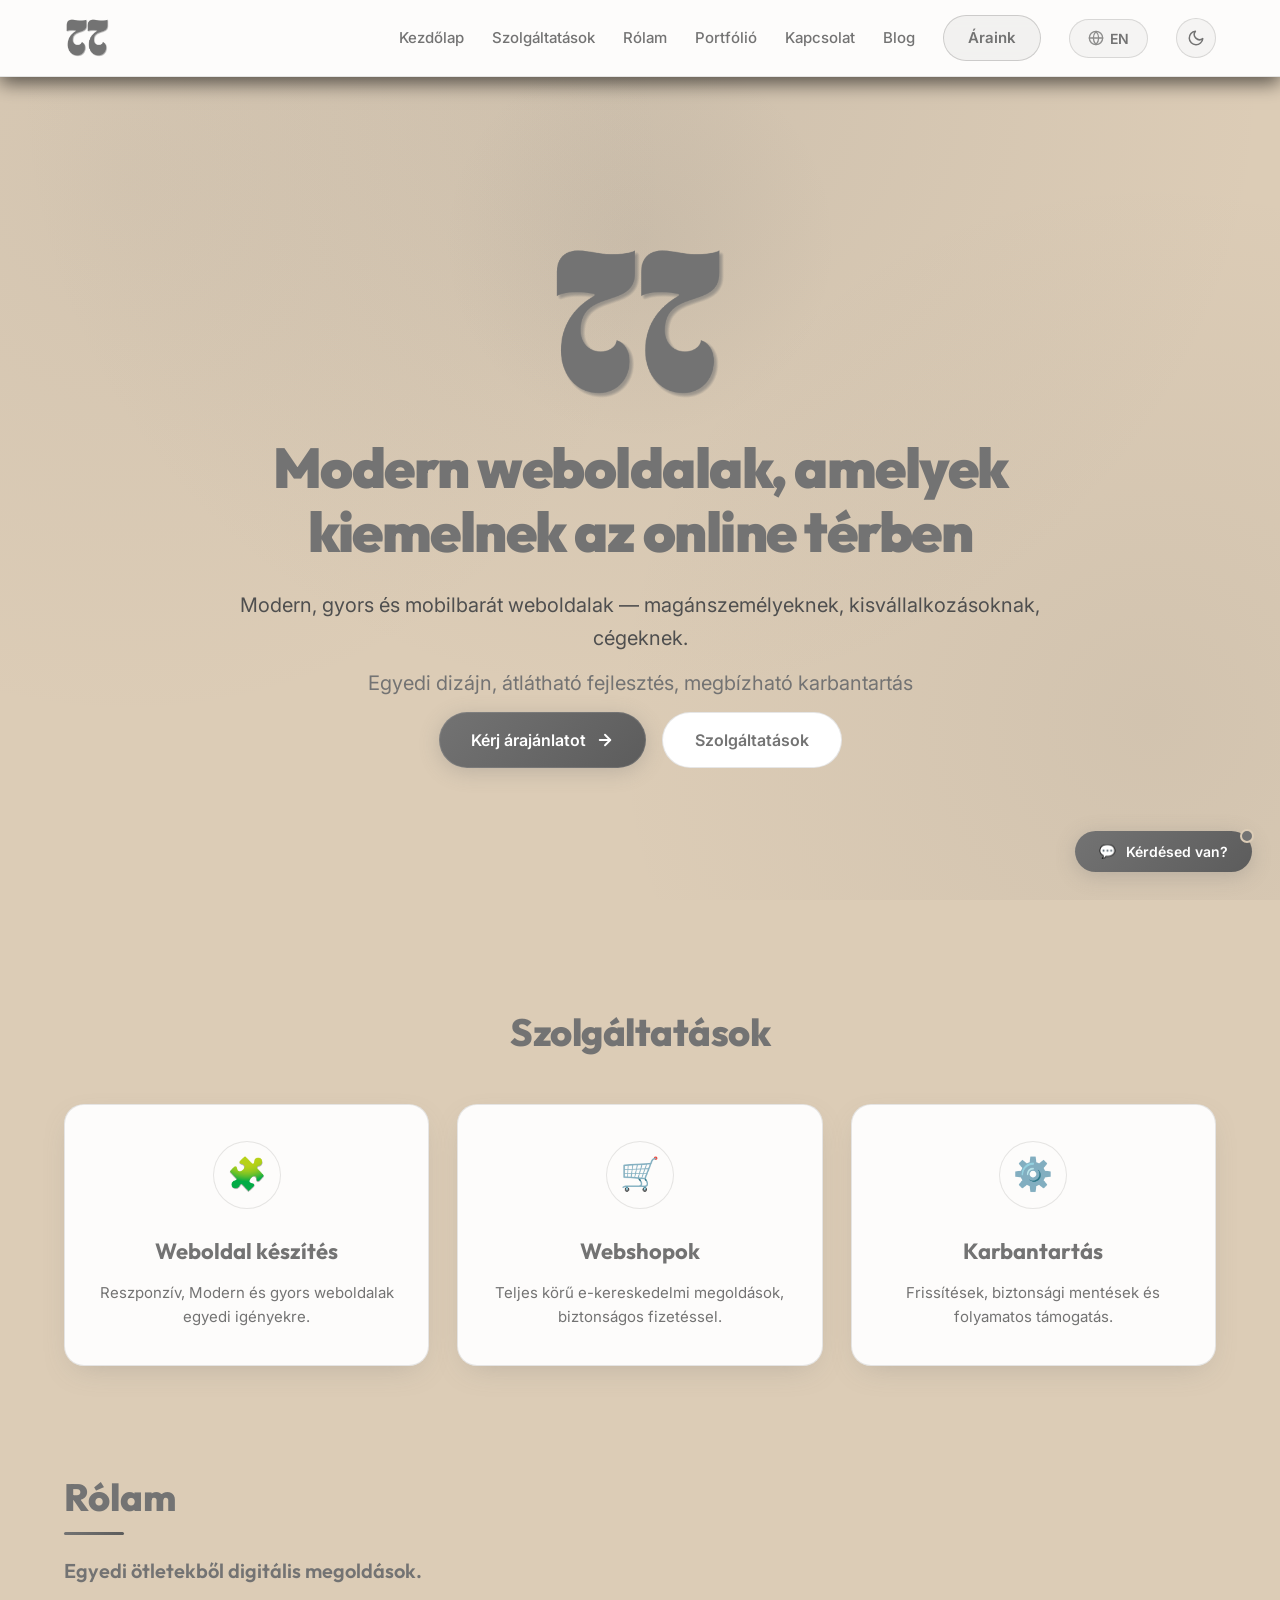
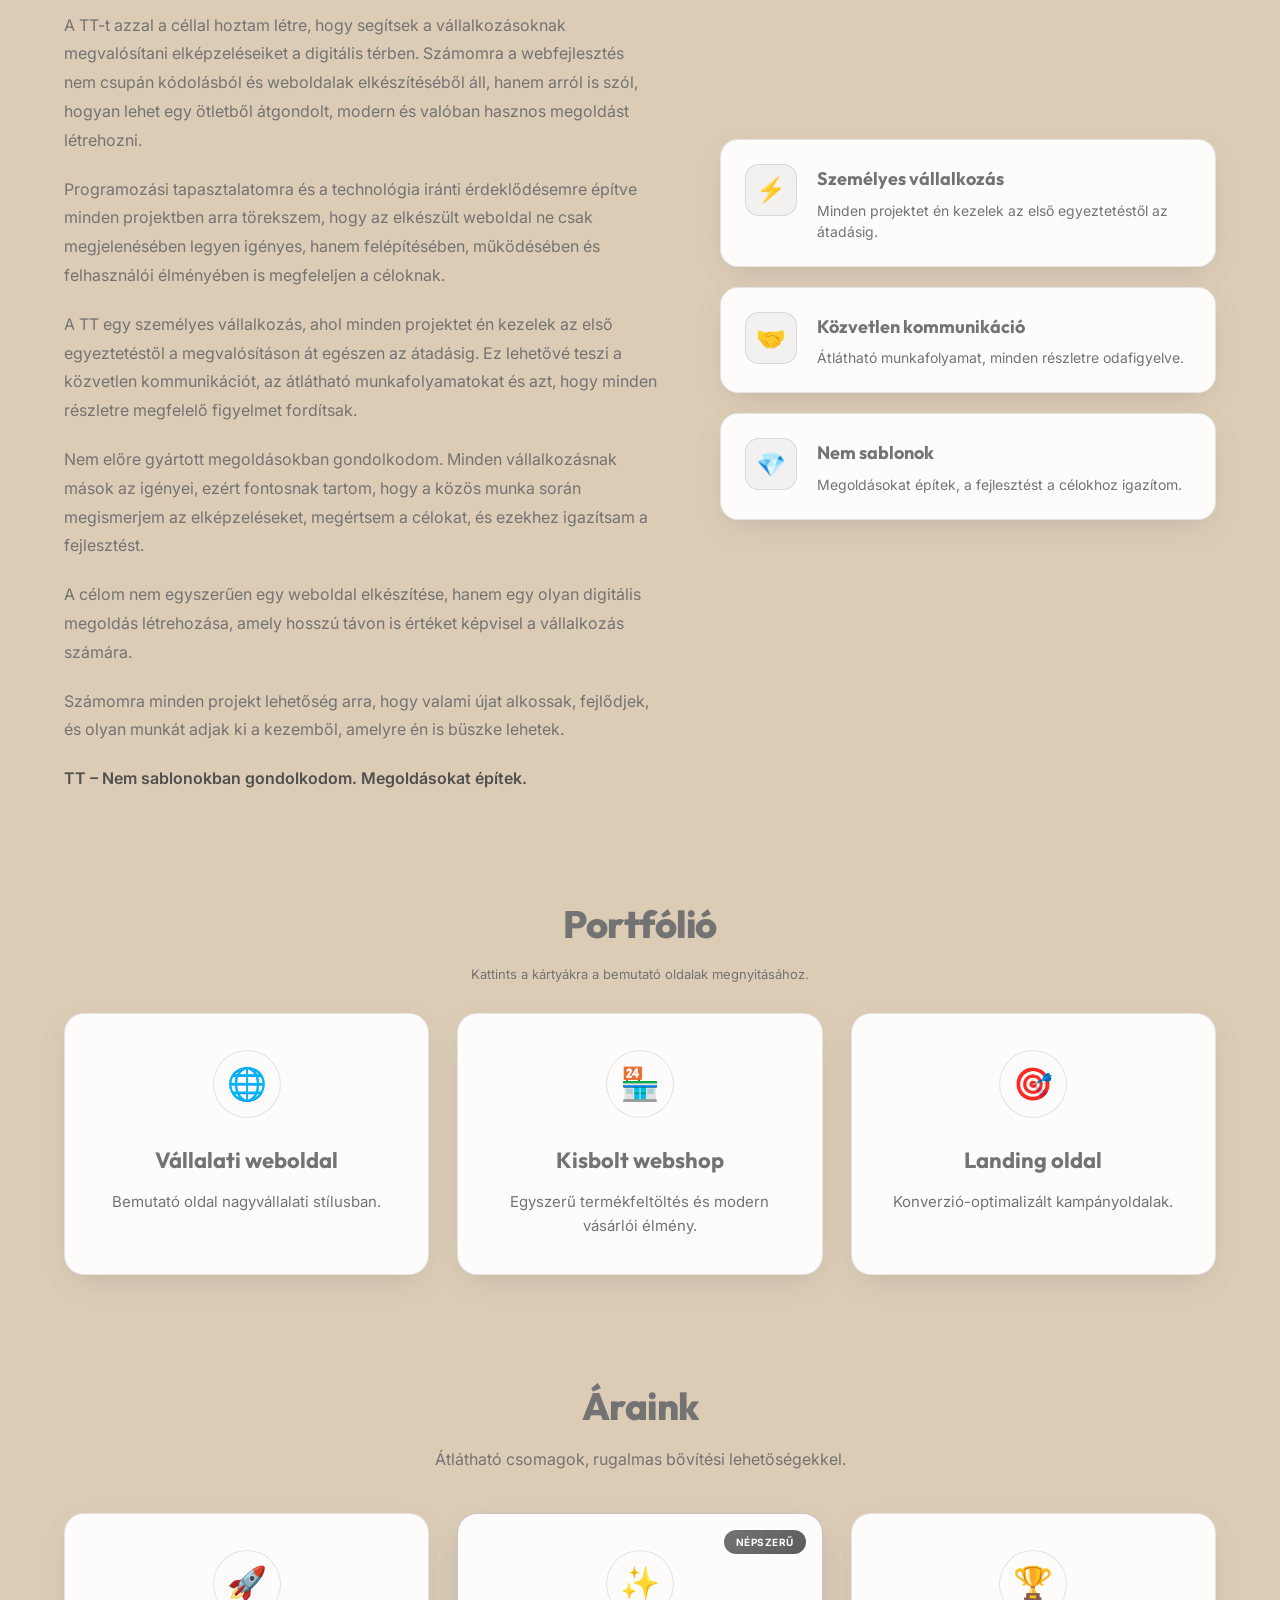
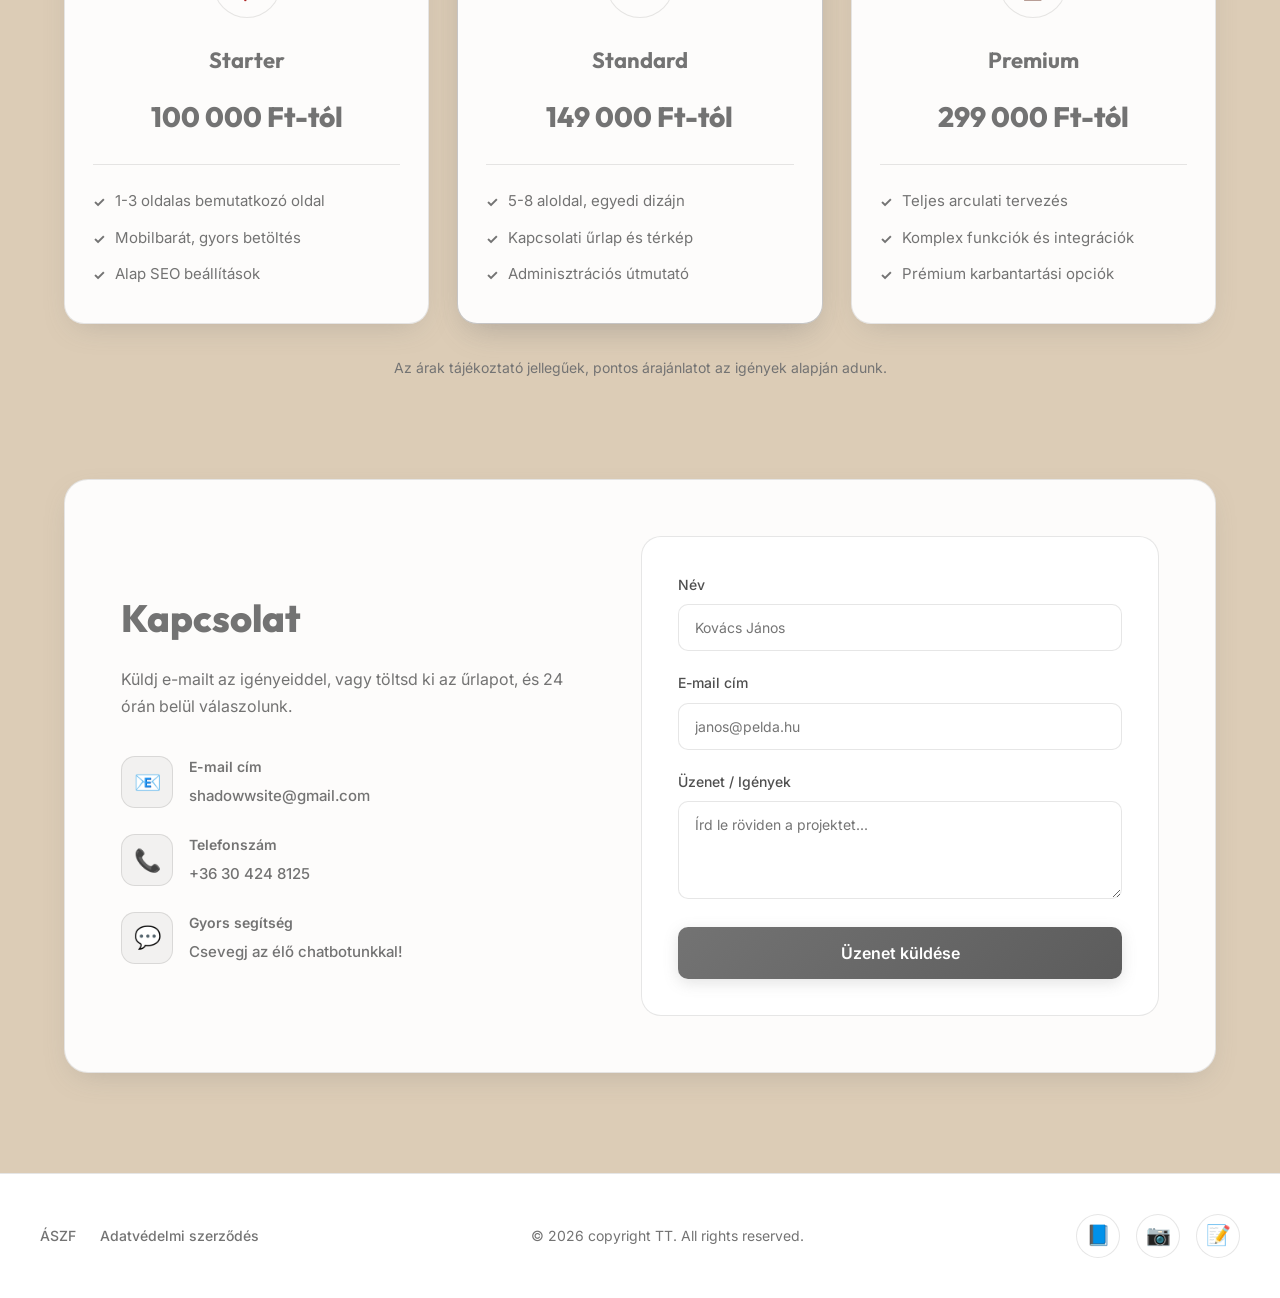
==== commit cb15fc82: "tt" ====
--- a/index.html
+++ b/index.html
@@ -3,14 +3,14 @@
 <head>
     <meta charset="UTF-8">
     <meta name="viewport" content="width=device-width, initial-scale=1.0">
-    <title>SHADOWWSITE | Modern Weboldalak & Webfejlesztés</title>
+    <title>TT | Modern Weboldalak & Webfejlesztés</title>
     <meta name="description" content="Egyedi tervezésű, gyors és mobilbarát weboldalak és webshopok készítése és karbantartása. Fiatalos, Z-generációs lendülettel.">
+    <link rel="icon" href="/favicon.png" type="image/png">
     <link rel="preconnect" href="https://fonts.googleapis.com">
     <link rel="preconnect" href="https://fonts.gstatic.com" crossorigin>
     <script>
         (function () {
             var t = localStorage.getItem('siteTheme');
-            if (!t && window.matchMedia && window.matchMedia('(prefers-color-scheme: light)').matches) t = 'light';
             if (t === 'light') document.documentElement.setAttribute('data-theme', 'light');
         })();
     </script>
@@ -21,8 +21,8 @@
     <nav class="navbar">
         <div class="navbar-container">
             <div class="navbar-logo">
-                <a href="#home" class="logo-link" aria-label="SHADOW home" onclick="window.scrollTo({ top: 0, behavior: 'smooth' }); setTimeout(() => location.reload(), 200); return false;">
-                    <span class="logo-text">SHADOWWSITE</span>
+                <a href="#home" class="logo-link" aria-label="TT home" onclick="window.scrollTo({ top: 0, behavior: 'smooth' }); setTimeout(() => location.reload(), 200); return false;">
+                    <img src="/logo.png" alt="TT" class="brand-logo">
                 </a>
             </div>
             <ul class="nav-menu">
@@ -79,8 +79,8 @@
 
     <section id="home" class="hero">
         <div class="hero-content">
-            <h1 data-i18n="hero-title">Modern weboldalak, amelyek kiemelnek az online térben<br>
-                SHADOWWSITE</h1>
+            <img src="/logo.png" alt="TT" class="hero-logo">
+            <h1 data-i18n="hero-title">Modern weboldalak, amelyek kiemelnek az online térben</h1>
             <p data-i18n="hero-desc">Modern, gyors és mobilbarát weboldalak — magánszemélyeknek, kisvállalkozásoknak, cégeknek.</p>
             <p class="hero-subtitle" data-i18n="hero-subtitle">Egyedi dizájn, átlátható fejlesztés, megbízható karbantartás</p>
             <div class="hero-buttons">
@@ -122,13 +122,13 @@
             <div class="about-text-content">
                 <h2 data-i18n="about-title">Rólam</h2>
                 <p class="about-lead" data-i18n="about-lead">Egyedi ötletekből digitális megoldások.</p>
-                <p data-i18n="about-p1">A Shadowwsite-ot azzal a céllal hoztam létre, hogy segítsek a vállalkozásoknak megvalósítani elképzeléseiket a digitális térben. Számomra a webfejlesztés nem csupán kódolásból és weboldalak elkészítéséből áll, hanem arról is szól, hogyan lehet egy ötletből átgondolt, modern és valóban hasznos megoldást létrehozni.</p>
+                <p data-i18n="about-p1">A TT-t azzal a céllal hoztam létre, hogy segítsek a vállalkozásoknak megvalósítani elképzeléseiket a digitális térben. Számomra a webfejlesztés nem csupán kódolásból és weboldalak elkészítéséből áll, hanem arról is szól, hogyan lehet egy ötletből átgondolt, modern és valóban hasznos megoldást létrehozni.</p>
                 <p data-i18n="about-p2">Programozási tapasztalatomra és a technológia iránti érdeklődésemre építve minden projektben arra törekszem, hogy az elkészült weboldal ne csak megjelenésében legyen igényes, hanem felépítésében, működésében és felhasználói élményében is megfeleljen a céloknak.</p>
-                <p data-i18n="about-p3">A Shadowwsite egy személyes vállalkozás, ahol minden projektet én kezelek az első egyeztetéstől a megvalósításon át egészen az átadásig. Ez lehetővé teszi a közvetlen kommunikációt, az átlátható munkafolyamatokat és azt, hogy minden részletre megfelelő figyelmet fordítsak.</p>
+                <p data-i18n="about-p3">A TT egy személyes vállalkozás, ahol minden projektet én kezelek az első egyeztetéstől a megvalósításon át egészen az átadásig. Ez lehetővé teszi a közvetlen kommunikációt, az átlátható munkafolyamatokat és azt, hogy minden részletre megfelelő figyelmet fordítsak.</p>
                 <p data-i18n="about-p4">Nem előre gyártott megoldásokban gondolkodom. Minden vállalkozásnak mások az igényei, ezért fontosnak tartom, hogy a közös munka során megismerjem az elképzeléseket, megértsem a célokat, és ezekhez igazítsam a fejlesztést.</p>
                 <p data-i18n="about-p5">A célom nem egyszerűen egy weboldal elkészítése, hanem egy olyan digitális megoldás létrehozása, amely hosszú távon is értéket képvisel a vállalkozás számára.</p>
                 <p data-i18n="about-p6">Számomra minden projekt lehetőség arra, hogy valami újat alkossak, fejlődjek, és olyan munkát adjak ki a kezemből, amelyre én is büszke lehetek.</p>
-                <p class="about-tagline" data-i18n="about-tagline">Shadowwsite – Nem sablonokban gondolkodom. Megoldásokat építek.</p>
+                <p class="about-tagline" data-i18n="about-tagline">TT – Nem sablonokban gondolkodom. Megoldásokat építek.</p>
             </div>
             
             <div class="about-highlights">
@@ -250,8 +250,8 @@
             
             <div class="contact-form-container">
                 <form action="https://formsubmit.co/shadowwsite@gmail.com" method="POST" class="contact-form">
-                    <input type="hidden" name="_subject" value="✉️ Új üzenet a SHADOWWSITE weboldalról">
-                    <input type="hidden" name="_next" value="https://shadowwsite.hu/">
+                    <input type="hidden" name="_subject" value="✉️ Új üzenet a TT weboldalról">
+                    <input type="hidden" name="_next" value="https://www.trefta.com/">
                     
                     <div class="form-group">
                         <label for="form-name" data-i18n="form-name-label">Név</label>
@@ -277,7 +277,7 @@
                 <a href="aszf.pdf" class="footer-link" target="_blank" rel="noopener noreferrer" data-i18n="footer-gtc">ÁSZF</a>
                 <a href="adatvedelmi.pdf" class="footer-link" target="_blank" rel="noopener noreferrer" data-i18n="footer-privacy">Adatvédelmi szerződés</a>
             </div>
-            <p>&copy; 2026 copyright SHADOWWSITE. All rights reserved.</p>
+            <p>&copy; 2026 copyright TT. All rights reserved.</p>
             <div class="social-links">
                 <a href="https://www.facebook.com/profile.php?id=61587769874126" target="_blank" rel="noopener noreferrer" class="social-link" aria-label="Facebook">
                     📘
@@ -297,9 +297,9 @@
             💬
             <span class="chatbot-toggle-text" data-i18n="chat-toggle">Kérdésed van?</span>
         </button>
-        <div id="chatbot-panel" class="chatbot-panel" role="dialog" aria-label="SHADOW chatbot" aria-hidden="true">
+        <div id="chatbot-panel" class="chatbot-panel" role="dialog" aria-label="TT chatbot" aria-hidden="true">
             <div class="chatbot-header">
-                <span data-i18n="chat-title">SHADOW Chat</span>
+                <span data-i18n="chat-title">TT Chat</span>
                 <button class="chatbot-close" type="button" aria-label="Bezárás">×</button>
             </div>
             <div class="chatbot-messages" role="log"></div>
--- a/index.css
+++ b/index.css
@@ -7,22 +7,23 @@
 }
 
 :root {
-	--bg: #05050a;
-	--bg-rgb: 5, 5, 10;
-	--panel: rgba(13, 13, 23, 0.7);
-	--panel-opaque: #0b0b14;
-	--primary-color: #8b5cf6; /* Modern Violet */
-	--primary-rgb: 139, 92, 246;
-	--secondary-color: #3b82f6; /* Modern Blue */
-	--secondary-rgb: 59, 130, 246;
-	--accent-color: #10b981; /* Emerald */
-	--text-color: #f1f5f9; /* Slate 100 */
-	--muted: #94a3b8; /* Slate 400 */
-	--white: #ffffff;
-	--border: rgba(255, 255, 255, 0.06);
-	--border-hover: rgba(255, 255, 255, 0.12);
-	--shadow: 0 10px 30px -10px rgba(0, 0, 0, 0.7);
-	--glow-shadow: 0 0 25px rgba(139, 92, 246, 0.15);
+	--bg: #DCCCB6;
+	--bg-rgb: 220, 204, 182;
+	--panel: rgba(255, 255, 255, 0.94);
+	--panel-opaque: #ffffff;
+	--primary-color: #737373;
+	--primary-rgb: 115, 115, 115;
+	--secondary-color: #5c5c5c;
+	--secondary-rgb: 92, 92, 92;
+	--on-primary: #ffffff;
+	--accent-color: #737373;
+	--text-color: #4f4f4f;
+	--muted: #737373;
+	--white: #737373;
+	--border: rgba(115, 115, 115, 0.18);
+	--border-hover: rgba(115, 115, 115, 0.36);
+	--shadow: 0 10px 30px -12px rgba(115, 115, 115, 0.35);
+	--glow-shadow: 0 0 25px rgba(115, 115, 115, 0.12);
 	--font-title: 'Outfit', sans-serif;
 	--font-body: 'Inter', sans-serif;
 }
@@ -33,8 +34,8 @@
 	color: var(--text-color);
 	background-color: var(--bg);
 	background-image: 
-		radial-gradient(circle at 10% 20%, rgba(139, 92, 246, 0.08) 0%, transparent 40%),
-		radial-gradient(circle at 90% 80%, rgba(59, 130, 246, 0.08) 0%, transparent 40%);
+		radial-gradient(circle at 10% 20%, rgba(var(--primary-rgb), 0.08) 0%, transparent 40%),
+		radial-gradient(circle at 90% 80%, rgba(var(--secondary-rgb), 0.08) 0%, transparent 40%);
 	background-attachment: fixed;
 	overflow-x: hidden;
 }
@@ -62,10 +63,10 @@
 
 @keyframes pulseGlow {
 	0%, 100% {
-		box-shadow: 0 0 15px rgba(139, 92, 246, 0.3);
+		box-shadow: 0 0 15px rgba(var(--primary-rgb), 0.3);
 	}
 	50% {
-		box-shadow: 0 0 25px rgba(139, 92, 246, 0.6);
+		box-shadow: 0 0 25px rgba(var(--primary-rgb), 0.6);
 	}
 }
 
@@ -115,15 +116,25 @@
 	gap: 8px;
 }
 
+.brand-logo {
+	height: 42px;
+	width: auto;
+	display: block;
+}
+
+.hero-logo {
+	display: block;
+	height: 168px;
+	width: auto;
+	margin: 0 auto 28px;
+}
+
 .logo-text {
 	font-family: var(--font-title);
 	font-size: 22px;
 	font-weight: 800;
-	color: var(--white);
+	color: #737373;
 	letter-spacing: -0.5px;
-	background: linear-gradient(135deg, #ffffff 50%, var(--primary-color));
-	-webkit-background-clip: text;
-	-webkit-text-fill-color: transparent;
 }
 
 .nav-menu {
@@ -168,9 +179,9 @@
 }
 
 .nav-link-btn {
-	background: rgba(139, 92, 246, 0.08) !important;
+	background: rgba(var(--primary-rgb), 0.08) !important;
 	color: var(--white) !important;
-	border: 1px solid rgba(139, 92, 246, 0.3) !important;
+	border: 1px solid rgba(var(--primary-rgb), 0.3) !important;
 	padding: 10px 24px !important;
 	border-radius: 30px !important;
 	font-weight: 600 !important;
@@ -178,9 +189,9 @@
 }
 
 .nav-link-btn:hover {
-	background: rgba(139, 92, 246, 0.2) !important;
+	background: rgba(var(--primary-rgb), 0.2) !important;
 	border-color: var(--primary-color) !important;
-	box-shadow: 0 0 15px rgba(139, 92, 246, 0.2);
+	box-shadow: 0 0 15px rgba(var(--primary-rgb), 0.2);
 	transform: translateY(-1px);
 }
 
@@ -189,9 +200,9 @@
 }
 
 .lang-toggle-btn {
-	background: rgba(255, 255, 255, 0.05) !important;
-	color: var(--white) !important;
-	border: 1px solid rgba(255, 255, 255, 0.1) !important;
+	background: rgba(115, 115, 115, 0.06) !important;
+	color: #737373 !important;
+	border: 1px solid rgba(115, 115, 115, 0.22) !important;
 	padding: 10px 18px !important;
 	border-radius: 30px !important;
 	font-weight: 600 !important;
@@ -205,8 +216,8 @@
 }
 
 .lang-toggle-btn:hover {
-	background: rgba(255, 255, 255, 0.12) !important;
-	border-color: rgba(255, 255, 255, 0.25) !important;
+	background: rgba(115, 115, 115, 0.12) !important;
+	border-color: rgba(115, 115, 115, 0.4) !important;
 	transform: translateY(-1px);
 }
 
@@ -255,7 +266,7 @@
 	display: flex;
 	align-items: center;
 	justify-content: center;
-	background: radial-gradient(circle at top, rgba(139, 92, 246, 0.12) 0%, transparent 60%);
+	background: radial-gradient(circle at top, rgba(var(--primary-rgb), 0.12) 0%, transparent 60%);
 	overflow: hidden;
 }
 
@@ -267,7 +278,7 @@
 	transform: translate(-50%, -50%);
 	width: 400px;
 	height: 400px;
-	background: radial-gradient(circle, rgba(59, 130, 246, 0.08) 0%, transparent 70%);
+	background: radial-gradient(circle, rgba(var(--secondary-rgb), 0.08) 0%, transparent 70%);
 	pointer-events: none;
 	z-index: 0;
 }
@@ -285,9 +296,7 @@
 	line-height: 1.15;
 	margin-bottom: 24px;
 	letter-spacing: -1.5px;
-	background: linear-gradient(135deg, #ffffff 40%, #cbd5e1 70%, var(--primary-color));
-	-webkit-background-clip: text;
-	-webkit-text-fill-color: transparent;
+	color: #737373;
 }
 
 .hero-content p {
@@ -314,7 +323,7 @@
 	position: relative;
 	overflow: hidden;
 	background: linear-gradient(135deg, var(--primary-color), var(--secondary-color));
-	color: var(--white);
+	color: var(--on-primary);
 	text-decoration: none;
 	padding: 14px 32px;
 	font-size: 16px;
@@ -323,7 +332,7 @@
 	cursor: pointer;
 	font-weight: 600;
 	transition: all 0.4s cubic-bezier(0.165, 0.84, 0.44, 1);
-	box-shadow: 0 4px 20px rgba(139, 92, 246, 0.3), 0 0 0 1px rgba(255, 255, 255, 0.1) inset;
+	box-shadow: 0 4px 20px rgba(var(--primary-rgb), 0.3), 0 0 0 1px rgba(255, 255, 255, 0.1) inset;
 	display: inline-flex;
 	align-items: center;
 	justify-content: center;
@@ -350,7 +359,7 @@
 
 .cta-button:hover {
 	transform: translateY(-3px) scale(1.02);
-	box-shadow: 0 10px 25px rgba(139, 92, 246, 0.4), 0 0 15px rgba(59, 130, 246, 0.2), 0 0 0 1px rgba(255, 255, 255, 0.2) inset;
+	box-shadow: 0 10px 25px rgba(var(--primary-rgb), 0.4), 0 0 15px rgba(var(--secondary-rgb), 0.2), 0 0 0 1px rgba(255, 255, 255, 0.2) inset;
 }
 
 .cta-button:hover::after {
@@ -368,8 +377,8 @@
 }
 
 .cta-secondary {
-	background: rgba(255, 255, 255, 0.03);
-	color: var(--white);
+	background: #ffffff;
+	color: #737373;
 	text-decoration: none;
 	padding: 14px 32px;
 	font-size: 16px;
@@ -448,8 +457,8 @@
 
 .product-card:hover {
 	transform: translateY(-6px);
-	border-color: rgba(139, 92, 246, 0.3);
-	box-shadow: 0 20px 40px -15px rgba(0, 0, 0, 0.8), 0 0 30px rgba(139, 92, 246, 0.15);
+	border-color: rgba(var(--primary-rgb), 0.3);
+	box-shadow: 0 20px 40px -15px rgba(0, 0, 0, 0.8), 0 0 30px rgba(var(--primary-rgb), 0.15);
 }
 
 .product-image {
@@ -468,8 +477,8 @@
 }
 
 .product-card:hover .product-image {
-	background: rgba(139, 92, 246, 0.1);
-	border-color: rgba(139, 92, 246, 0.3);
+	background: rgba(var(--primary-rgb), 0.1);
+	border-color: rgba(var(--primary-rgb), 0.3);
 	transform: scale(1.08);
 }
 
@@ -503,11 +512,8 @@
 	font-family: var(--font-title);
 	font-size: 28px;
 	font-weight: 800;
-	color: var(--white);
+	color: #737373;
 	margin: 16px 0 24px;
-	background: linear-gradient(135deg, #ffffff, var(--primary-color));
-	-webkit-background-clip: text;
-	-webkit-text-fill-color: transparent;
 }
 
 .price-features {
@@ -546,8 +552,8 @@
 
 /* Popular pricing highlight */
 .product-card.popular {
-	border-color: rgba(139, 92, 246, 0.4);
-	box-shadow: 0 15px 35px -10px rgba(139, 92, 246, 0.2), var(--shadow);
+	border-color: rgba(var(--primary-rgb), 0.4);
+	box-shadow: 0 15px 35px -10px rgba(var(--primary-rgb), 0.2), var(--shadow);
 }
 
 .product-card.popular::before {
@@ -556,7 +562,7 @@
 	top: 16px;
 	right: 16px;
 	background: linear-gradient(135deg, var(--primary-color), var(--secondary-color));
-	color: var(--white);
+	color: var(--on-primary);
 	font-size: 10px;
 	font-weight: 700;
 	padding: 4px 12px;
@@ -646,8 +652,8 @@
 
 .highlight-box:hover {
 	transform: translateX(6px);
-	border-color: rgba(139, 92, 246, 0.3);
-	background: rgba(139, 92, 246, 0.03);
+	border-color: rgba(var(--primary-rgb), 0.3);
+	background: rgba(var(--primary-rgb), 0.03);
 }
 
 .highlight-icon {
@@ -655,8 +661,8 @@
 	width: 52px;
 	height: 52px;
 	border-radius: 14px;
-	background: rgba(139, 92, 246, 0.08);
-	border: 1px solid rgba(139, 92, 246, 0.2);
+	background: rgba(var(--primary-rgb), 0.08);
+	border: 1px solid rgba(var(--primary-rgb), 0.2);
 	display: flex;
 	align-items: center;
 	justify-content: center;
@@ -736,8 +742,8 @@
 	width: 52px;
 	height: 52px;
 	border-radius: 14px;
-	background: rgba(139, 92, 246, 0.08);
-	border: 1px solid rgba(139, 92, 246, 0.2);
+	background: rgba(var(--primary-rgb), 0.08);
+	border: 1px solid rgba(var(--primary-rgb), 0.2);
 	display: flex;
 	align-items: center;
 	justify-content: center;
@@ -764,7 +770,7 @@
 }
 
 .contact-form-container {
-	background: rgba(0, 0, 0, 0.2);
+	background: #ffffff;
 	border: 1px solid var(--border);
 	border-radius: 20px;
 	padding: 36px;
@@ -790,7 +796,7 @@
 
 .form-group input,
 .form-group textarea {
-	background: rgba(255, 255, 255, 0.02);
+	background: #ffffff;
 	border: 1px solid var(--border);
 	border-radius: 10px;
 	padding: 14px 16px;
@@ -804,13 +810,13 @@
 .form-group textarea:focus {
 	outline: none;
 	border-color: var(--primary-color);
-	background: rgba(139, 92, 246, 0.02);
-	box-shadow: 0 0 12px rgba(139, 92, 246, 0.15);
+	background: rgba(var(--primary-rgb), 0.02);
+	box-shadow: 0 0 12px rgba(var(--primary-rgb), 0.15);
 }
 
 .submit-button {
 	background: linear-gradient(135deg, var(--primary-color), var(--secondary-color));
-	color: var(--white);
+	color: var(--on-primary);
 	border: none;
 	border-radius: 10px;
 	padding: 16px 20px;
@@ -820,12 +826,12 @@
 	cursor: pointer;
 	transition: all 0.3s ease;
 	margin-top: 8px;
-	box-shadow: 0 4px 15px rgba(139, 92, 246, 0.2);
+	box-shadow: 0 4px 15px rgba(var(--primary-rgb), 0.2);
 }
 
 .submit-button:hover {
 	transform: translateY(-2px);
-	box-shadow: 0 6px 20px rgba(139, 92, 246, 0.4);
+	box-shadow: 0 6px 20px rgba(var(--primary-rgb), 0.4);
 }
 
 /* Chatbot UI */
@@ -842,13 +848,13 @@
 
 .chatbot-toggle {
 	background: linear-gradient(135deg, var(--primary-color), var(--secondary-color));
-	color: var(--white);
+	color: var(--on-primary);
 	border: none;
 	border-radius: 999px;
 	padding: 12px 24px;
 	font-weight: 600;
 	cursor: pointer;
-	box-shadow: 0 4px 20px rgba(139, 92, 246, 0.3);
+	box-shadow: 0 4px 20px rgba(var(--primary-rgb), 0.3);
 	display: inline-flex;
 	align-items: center;
 	gap: 10px;
@@ -858,7 +864,7 @@
 
 .chatbot-toggle:hover {
 	transform: translateY(-3px);
-	box-shadow: 0 8px 30px rgba(139, 92, 246, 0.5);
+	box-shadow: 0 8px 30px rgba(var(--primary-rgb), 0.5);
 }
 
 /* Pulse notification dot on toggle */
@@ -964,10 +970,10 @@
 
 .chatbot-message.user {
 	background: linear-gradient(135deg, var(--primary-color), var(--secondary-color));
-	color: var(--white);
+	color: var(--on-primary);
 	align-self: flex-end;
 	border-bottom-right-radius: 4px;
-	box-shadow: 0 4px 10px rgba(139, 92, 246, 0.15);
+	box-shadow: 0 4px 10px rgba(var(--primary-rgb), 0.15);
 }
 
 .chatbot-form {
@@ -996,7 +1002,7 @@
 
 .chatbot-send {
 	background: linear-gradient(135deg, var(--primary-color), var(--secondary-color));
-	color: var(--white);
+	color: var(--on-primary);
 	border: none;
 	border-radius: 10px;
 	padding: 10px 16px;
@@ -1072,10 +1078,10 @@
 }
 
 .social-link:hover {
-	background: rgba(139, 92, 246, 0.1);
-	border-color: rgba(139, 92, 246, 0.3);
+	background: rgba(var(--primary-rgb), 0.1);
+	border-color: rgba(var(--primary-rgb), 0.3);
 	transform: translateY(-3px);
-	box-shadow: 0 5px 15px rgba(139, 92, 246, 0.15);
+	box-shadow: 0 5px 15px rgba(var(--primary-rgb), 0.15);
 }
 
 /* Responsive Media Queries */
@@ -1107,25 +1113,32 @@
 
 	.nav-menu {
 		position: fixed;
-		left: -100%;
 		top: 70px;
+		right: 0;
+		left: auto;
 		flex-direction: column;
 		background: var(--panel-opaque);
-		width: 100%;
+		width: min(100%, 320px);
 		text-align: center;
-		transition: 0.3s ease;
-		gap: 0;
-		padding: 30px 0;
+		transform: translateX(105%);
+		transition: transform 0.3s ease;
+		gap: 2px;
+		padding: 12px 16px 16px;
 		box-shadow: var(--shadow);
 		border-bottom: 1px solid var(--border);
+		border-left: 1px solid var(--border);
+		max-height: calc(100vh - 78px);
+		max-height: calc(100dvh - 78px);
+		overflow-y: auto;
+		z-index: 250;
 	}
 
 	.nav-menu.active {
-		left: 0;
+		transform: translateX(0);
 	}
 
 	.nav-item {
-		padding: 16px 0;
+		padding: 4px 0;
 		width: 100%;
 	}
 
@@ -1148,6 +1161,10 @@
 
 	.hero-content h1 {
 		font-size: 38px;
+	}
+
+	.hero-logo {
+		height: 120px;
 	}
 
 	.hero-content p {
@@ -1236,9 +1253,9 @@
 
 /* Theme toggle */
 .theme-toggle-btn {
-	background: rgba(255, 255, 255, 0.05) !important;
-	color: var(--white) !important;
-	border: 1px solid rgba(255, 255, 255, 0.1) !important;
+	background: rgba(115, 115, 115, 0.06) !important;
+	color: #737373 !important;
+	border: 1px solid rgba(115, 115, 115, 0.22) !important;
 	width: 40px;
 	height: 40px;
 	border-radius: 50% !important;
@@ -1250,8 +1267,8 @@
 }
 
 .theme-toggle-btn:hover {
-	background: rgba(255, 255, 255, 0.12) !important;
-	border-color: rgba(255, 255, 255, 0.25) !important;
+	background: rgba(115, 115, 115, 0.12) !important;
+	border-color: rgba(115, 115, 115, 0.4) !important;
 	transform: translateY(-1px);
 }
 
@@ -1270,23 +1287,28 @@
 /* Light theme */
 [data-theme="light"] {
 	color-scheme: light;
-	--bg: #f6f7fb;
-	--bg-rgb: 246, 247, 251;
-	--panel: rgba(255, 255, 255, 0.8);
+	--bg: #ffffff;
+	--bg-rgb: 255, 255, 255;
+	--panel: rgba(220, 204, 182, 0.45);
 	--panel-opaque: #ffffff;
-	--text-color: #1e293b;
-	--muted: #64748b;
-	--white: #0f172a;
-	--border: rgba(15, 23, 42, 0.1);
-	--border-hover: rgba(15, 23, 42, 0.18);
-	--shadow: 0 10px 30px -10px rgba(15, 23, 42, 0.15);
-	--glow-shadow: 0 0 25px rgba(139, 92, 246, 0.12);
+	--text-color: #4f4f4f;
+	--muted: #737373;
+	--white: #737373;
+	--border: rgba(115, 115, 115, 0.18);
+	--border-hover: rgba(115, 115, 115, 0.36);
+	--shadow: 0 10px 30px -12px rgba(115, 115, 115, 0.28);
+	--primary-color: #737373;
+	--primary-rgb: 115, 115, 115;
+	--secondary-color: #5c5c5c;
+	--secondary-rgb: 92, 92, 92;
+	--on-primary: #ffffff;
+	--glow-shadow: 0 0 25px rgba(var(--primary-rgb), 0.12);
 }
 
 [data-theme="light"] body {
 	background-image:
-		radial-gradient(circle at 10% 20%, rgba(139, 92, 246, 0.1) 0%, transparent 40%),
-		radial-gradient(circle at 90% 80%, rgba(59, 130, 246, 0.08) 0%, transparent 40%);
+		radial-gradient(circle at 10% 20%, rgba(var(--primary-rgb), 0.1) 0%, transparent 40%),
+		radial-gradient(circle at 90% 80%, rgba(var(--secondary-rgb), 0.08) 0%, transparent 40%);
 }
 
 [data-theme="light"] ::-webkit-scrollbar-thumb {
@@ -1297,10 +1319,9 @@
 [data-theme="light"] .hero-content h1,
 [data-theme="light"] .pricing .price,
 [data-theme="light"] .blog-header h1 {
-	background: linear-gradient(135deg, #0f172a 40%, var(--primary-color));
-	-webkit-background-clip: text;
-	background-clip: text;
-	-webkit-text-fill-color: transparent;
+	background: none;
+	-webkit-text-fill-color: #737373;
+	color: #737373;
 }
 
 [data-theme="light"] .lang-toggle-btn,
@@ -1333,7 +1354,7 @@
 }
 
 [data-theme="light"] .product-card:hover {
-	box-shadow: 0 20px 40px -15px rgba(15, 23, 42, 0.2), 0 0 30px rgba(139, 92, 246, 0.12);
+	box-shadow: 0 20px 40px -15px rgba(15, 23, 42, 0.2), 0 0 30px rgba(var(--primary-rgb), 0.12);
 }
 
 [data-theme="light"] .chatbot-panel {
@@ -1346,7 +1367,7 @@
 [data-theme="light"] .chatbot-send,
 [data-theme="light"] .chatbot-message.user,
 [data-theme="light"] .product-card.popular::before {
-	color: #ffffff;
+	color: var(--on-primary);
 }
 
 [data-theme="light"] .navbar {
@@ -1358,3 +1379,11 @@
 	text-decoration: none;
 	color: inherit;
 }
+
+.hero-content h1,
+.pricing .price,
+.blog-header h1 {
+	background: none;
+	-webkit-text-fill-color: #737373;
+	color: #737373;
+}
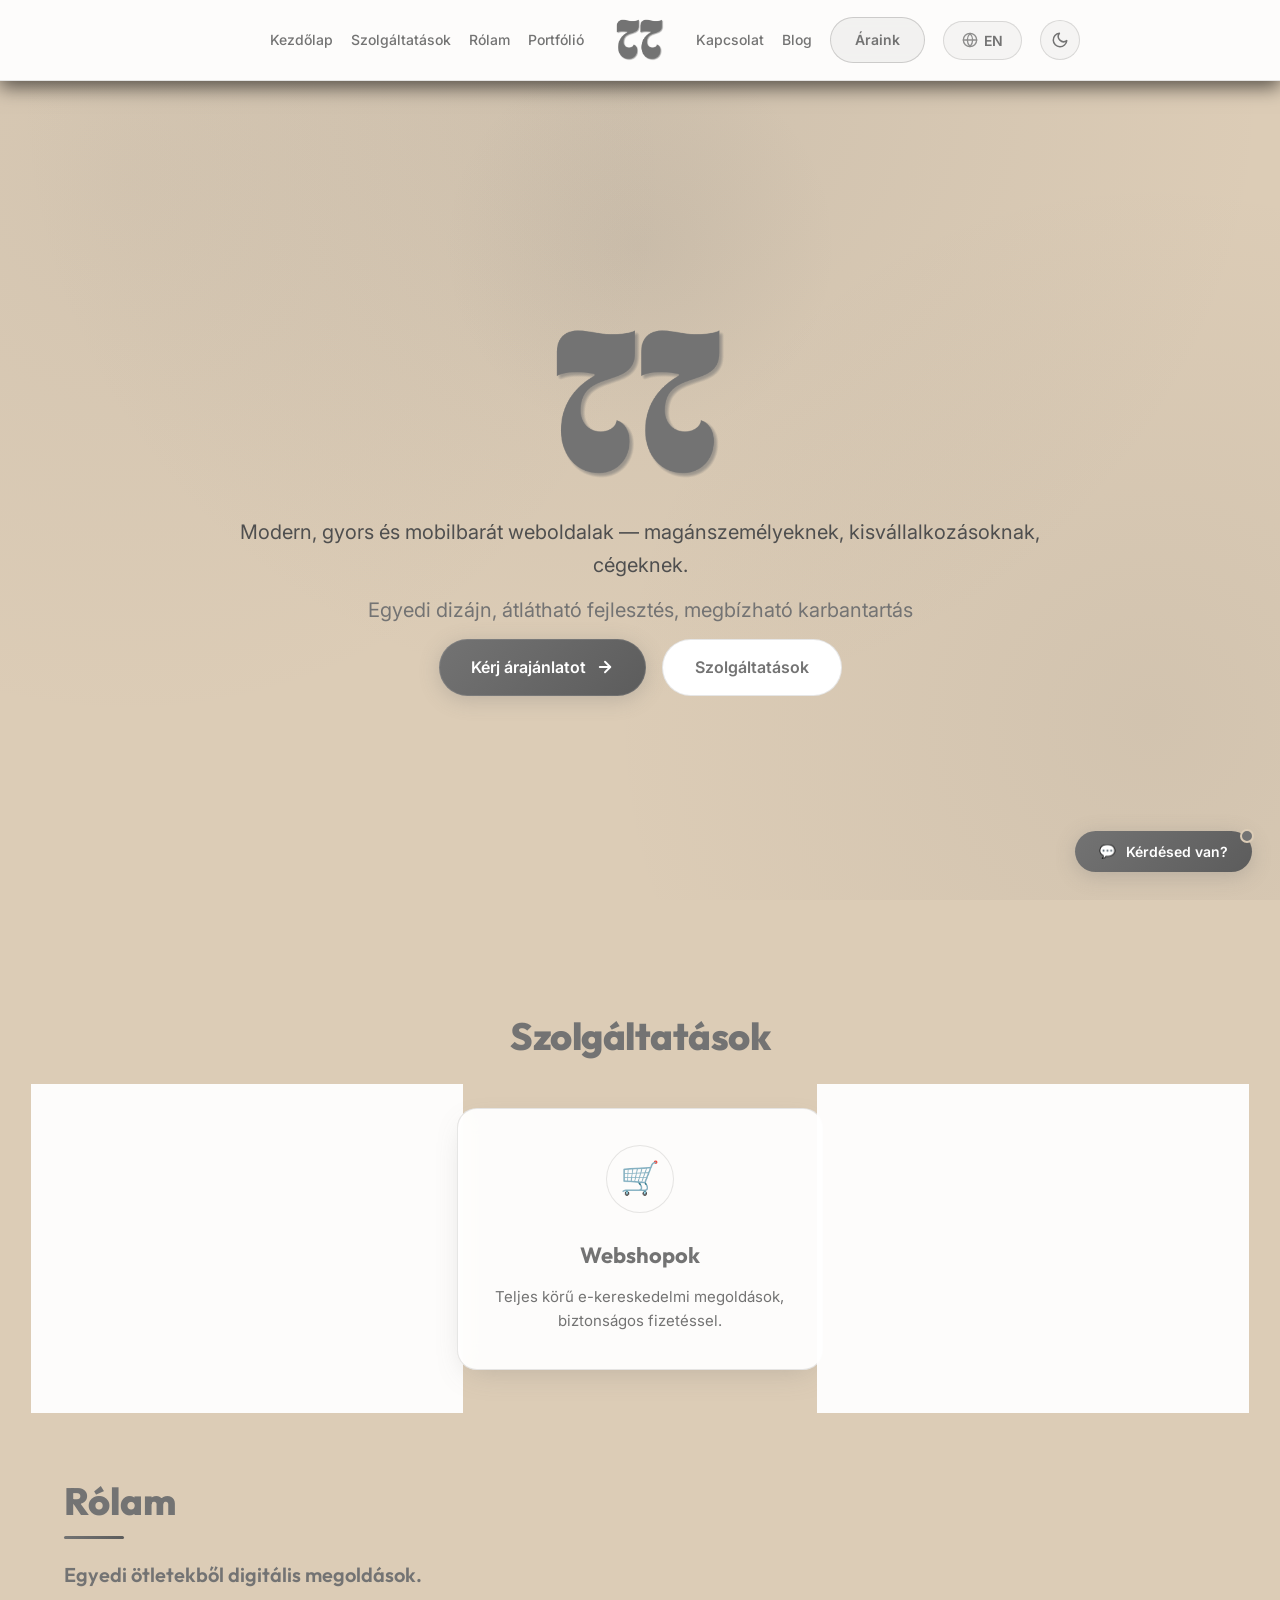
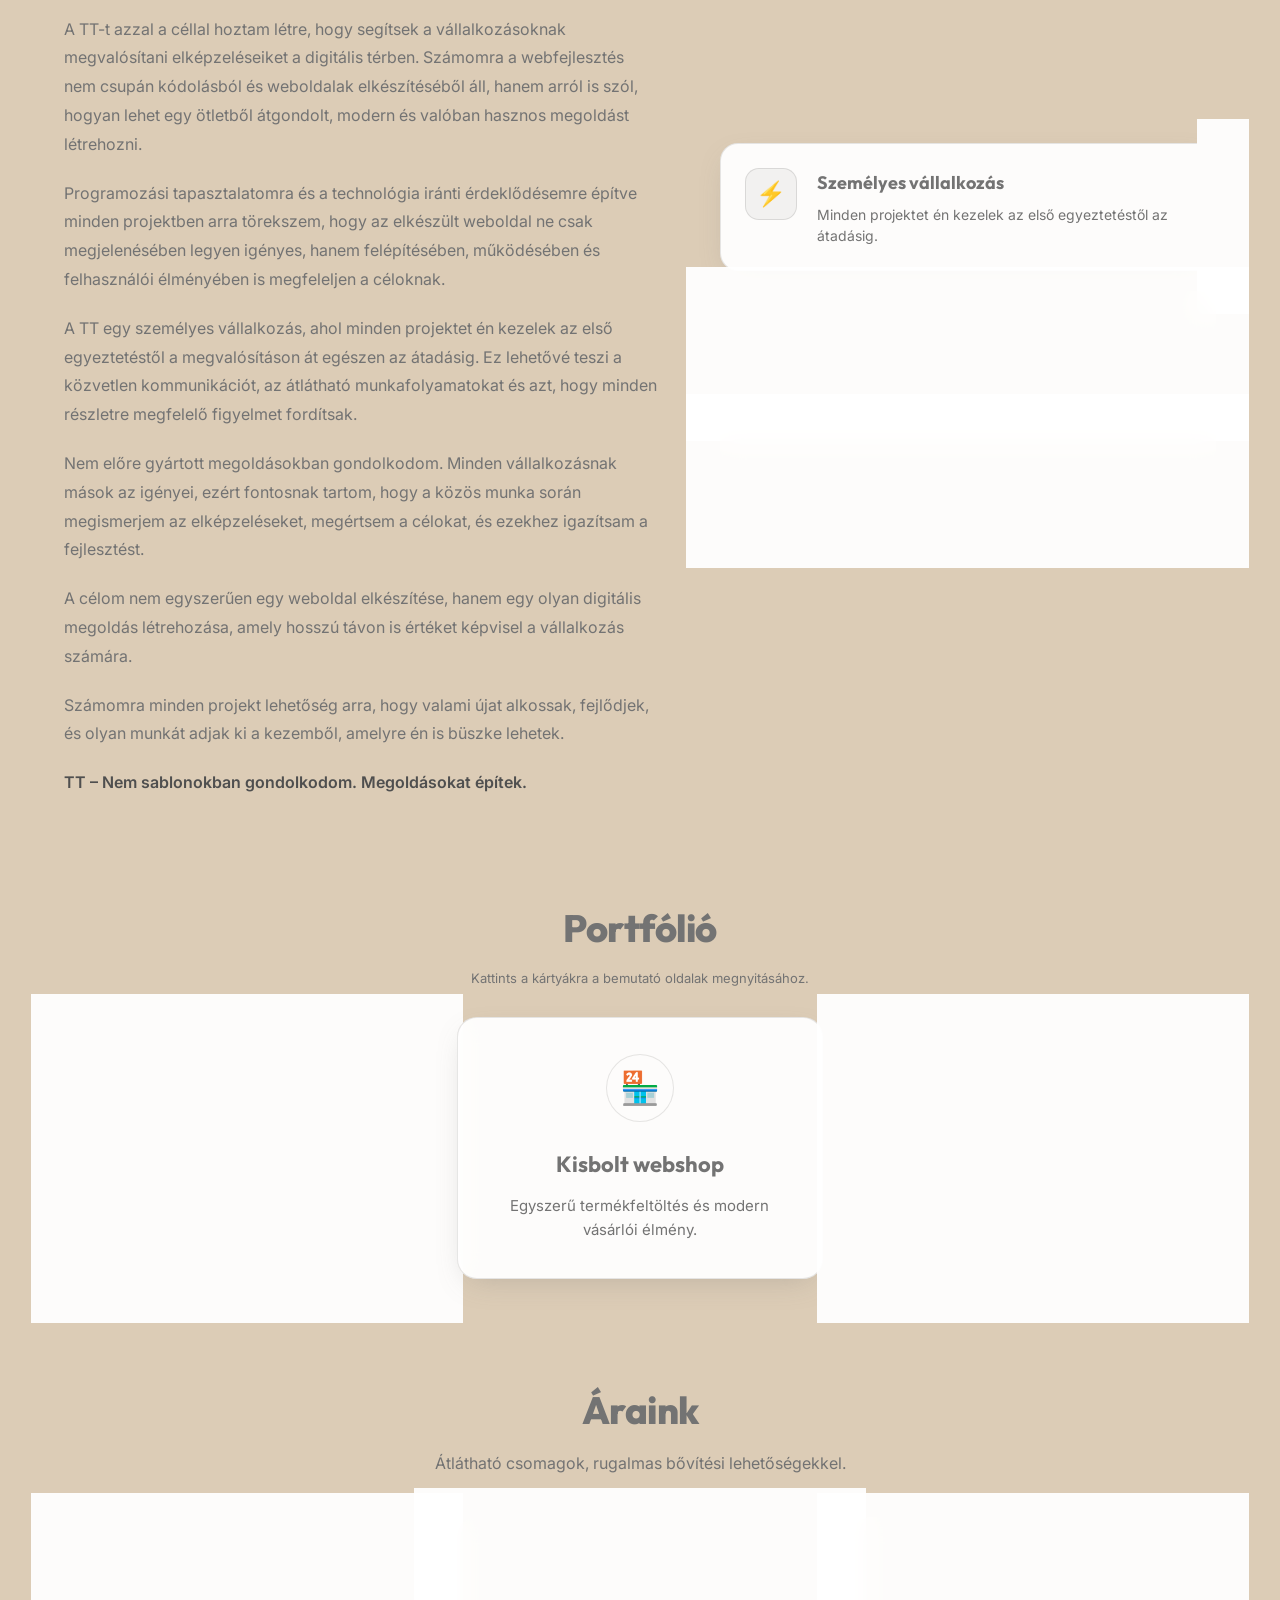
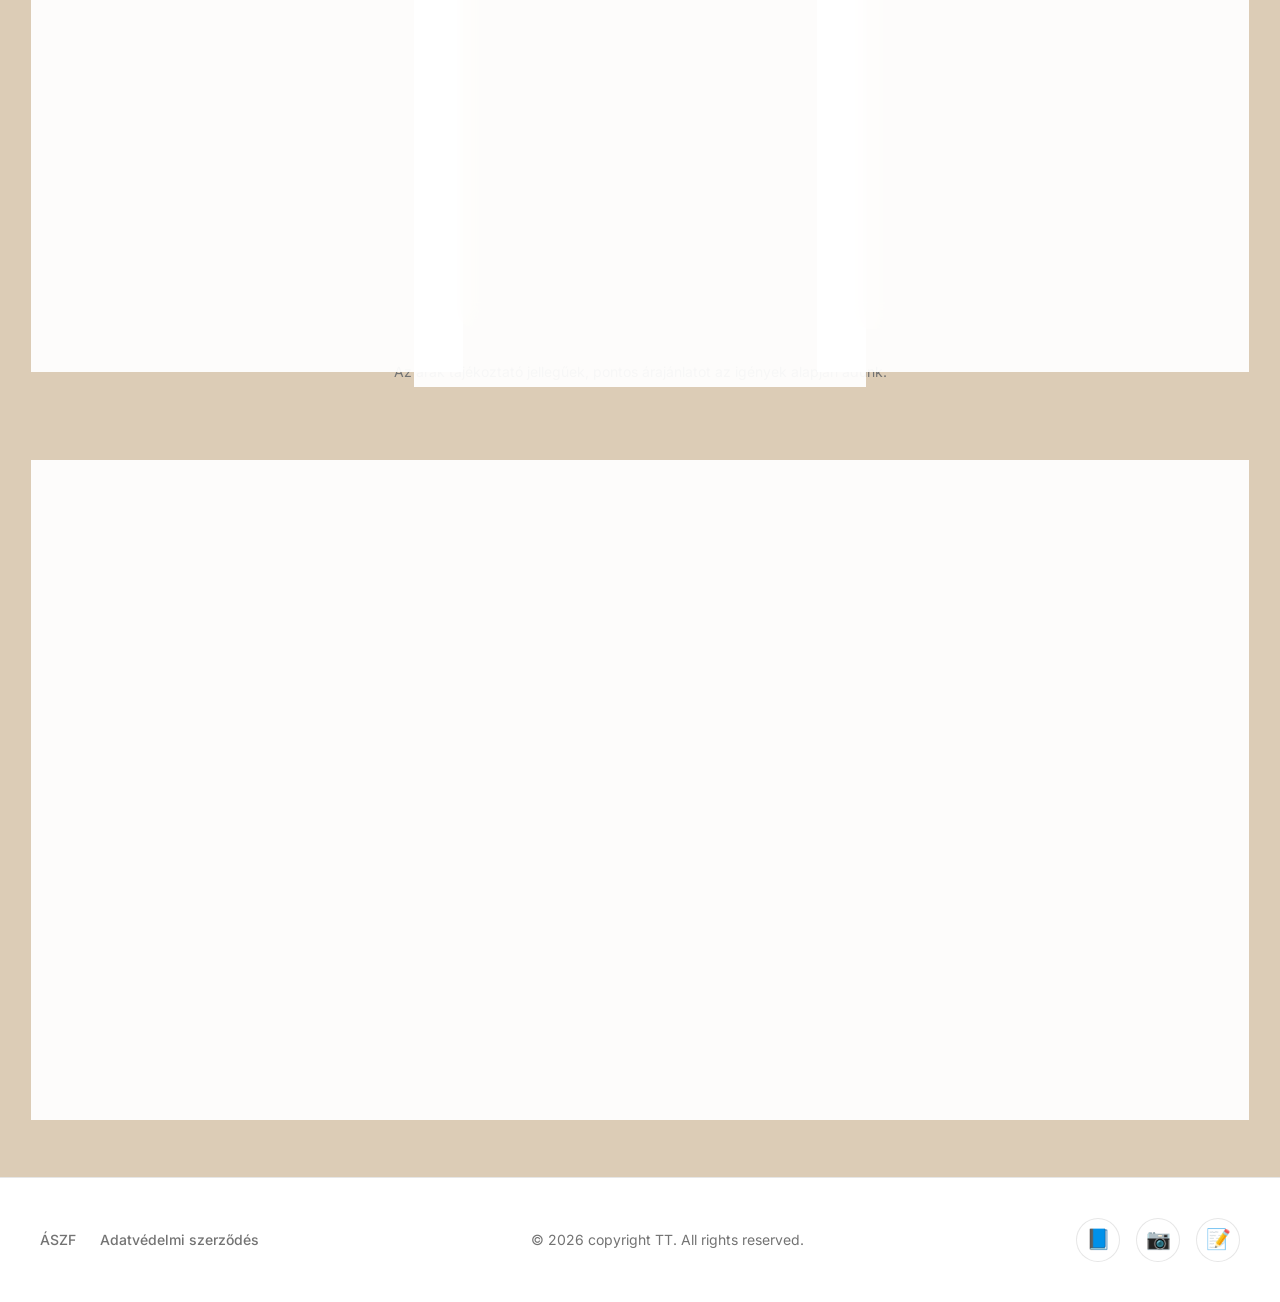
==== commit 3b81a4b4: "tt" ====
--- a/index.html
+++ b/index.html
@@ -20,12 +20,8 @@
     
     <nav class="navbar">
         <div class="navbar-container">
-            <div class="navbar-logo">
-                <a href="#home" class="logo-link" aria-label="TT home" onclick="window.scrollTo({ top: 0, behavior: 'smooth' }); setTimeout(() => location.reload(), 200); return false;">
-                    <img src="/logo.png" alt="TT" class="brand-logo">
-                </a>
-            </div>
-            <ul class="nav-menu">
+            <div class="nav-panel">
+            <ul class="nav-group nav-group-left">
                 <li class="nav-item">
                     <a href="#home" class="nav-link" data-i18n="nav-home">Kezdőlap</a>
                 </li>
@@ -38,6 +34,8 @@
                 <li class="nav-item">
                     <a href="#portfolio" class="nav-link" data-i18n="nav-portfolio">Portfólió</a>
                 </li>
+            </ul>
+            <ul class="nav-group nav-group-right">
                 <li class="nav-item">
                     <a href="#contact" class="nav-link" data-i18n="nav-contact">Kapcsolat</a>
                 </li>
@@ -69,6 +67,12 @@
                     </button>
                 </li>
             </ul>
+            </div>
+            <div class="navbar-logo">
+                <a href="#home" class="logo-link" aria-label="TT home" onclick="window.scrollTo({ top: 0, behavior: 'smooth' }); setTimeout(() => location.reload(), 200); return false;">
+                    <img src="/logo.png" alt="TT" class="brand-logo">
+                </a>
+            </div>
             <div class="hamburger" aria-label="Menü megnyitása" role="button" tabindex="0">
                 <span></span>
                 <span></span>
@@ -80,7 +84,6 @@
     <section id="home" class="hero">
         <div class="hero-content">
             <img src="/logo.png" alt="TT" class="hero-logo">
-            <h1 data-i18n="hero-title">Modern weboldalak, amelyek kiemelnek az online térben</h1>
             <p data-i18n="hero-desc">Modern, gyors és mobilbarát weboldalak — magánszemélyeknek, kisvállalkozásoknak, cégeknek.</p>
             <p class="hero-subtitle" data-i18n="hero-subtitle">Egyedi dizájn, átlátható fejlesztés, megbízható karbantartás</p>
             <div class="hero-buttons">
--- a/index.css
+++ b/index.css
@@ -99,14 +99,26 @@
 }
 
 .navbar-container {
-	max-width: 1200px;
+	max-width: 1320px;
 	width: 100%;
 	margin: 0 auto;
-	padding: 0 24px;
-	display: flex;
-	justify-content: space-between;
-	align-items: center;
-	height: 76px;
+	padding: 0 28px;
+	display: grid;
+	grid-template-columns: 1fr auto 1fr;
+	align-items: center;
+	height: 80px;
+	column-gap: 20px;
+}
+
+.nav-panel {
+	display: contents;
+}
+
+.navbar-logo {
+	grid-column: 2;
+	grid-row: 1;
+	z-index: 2;
+	padding: 0 10px;
 }
 
 .navbar-logo a {
@@ -117,7 +129,7 @@
 }
 
 .brand-logo {
-	height: 42px;
+	height: 46px;
 	width: auto;
 	display: block;
 }
@@ -137,11 +149,23 @@
 	letter-spacing: -0.5px;
 }
 
-.nav-menu {
+.nav-group {
 	display: flex;
 	list-style: none;
-	gap: 28px;
-	align-items: center;
+	gap: 18px;
+	align-items: center;
+	grid-row: 1;
+	min-width: 0;
+}
+
+.nav-group-left {
+	grid-column: 1;
+	justify-content: flex-end;
+}
+
+.nav-group-right {
+	grid-column: 3;
+	justify-content: flex-start;
 }
 
 .nav-item {
@@ -152,7 +176,7 @@
 	color: var(--muted);
 	text-decoration: none;
 	font-weight: 500;
-	font-size: 15px;
+	font-size: 14px;
 	transition: color 0.25s ease;
 	padding: 8px 0;
 	display: inline-block;
@@ -1105,18 +1129,37 @@
 	}
 }
 
-@media (max-width: 768px) {
+@media (max-width: 1100px) {
 	.navbar-container {
+		display: flex;
+		justify-content: center;
 		height: 70px;
 		padding: 0 20px;
 	}
 
-	.nav-menu {
+	.navbar-logo {
+		position: absolute;
+		left: 50%;
+		top: 50%;
+		transform: translate(-50%, -50%);
+		padding: 0;
+	}
+
+	.hamburger {
+		position: absolute;
+		right: 20px;
+		top: 50%;
+		transform: translateY(-50%);
+		z-index: 3;
+	}
+
+	.nav-panel {
+		display: flex;
+		flex-direction: column;
 		position: fixed;
 		top: 70px;
 		right: 0;
 		left: auto;
-		flex-direction: column;
 		background: var(--panel-opaque);
 		width: min(100%, 320px);
 		text-align: center;
@@ -1133,8 +1176,14 @@
 		z-index: 250;
 	}
 
-	.nav-menu.active {
+	.nav-panel.active {
 		transform: translateX(0);
+	}
+
+	.nav-group {
+		flex-direction: column;
+		width: 100%;
+		gap: 2px;
 	}
 
 	.nav-item {
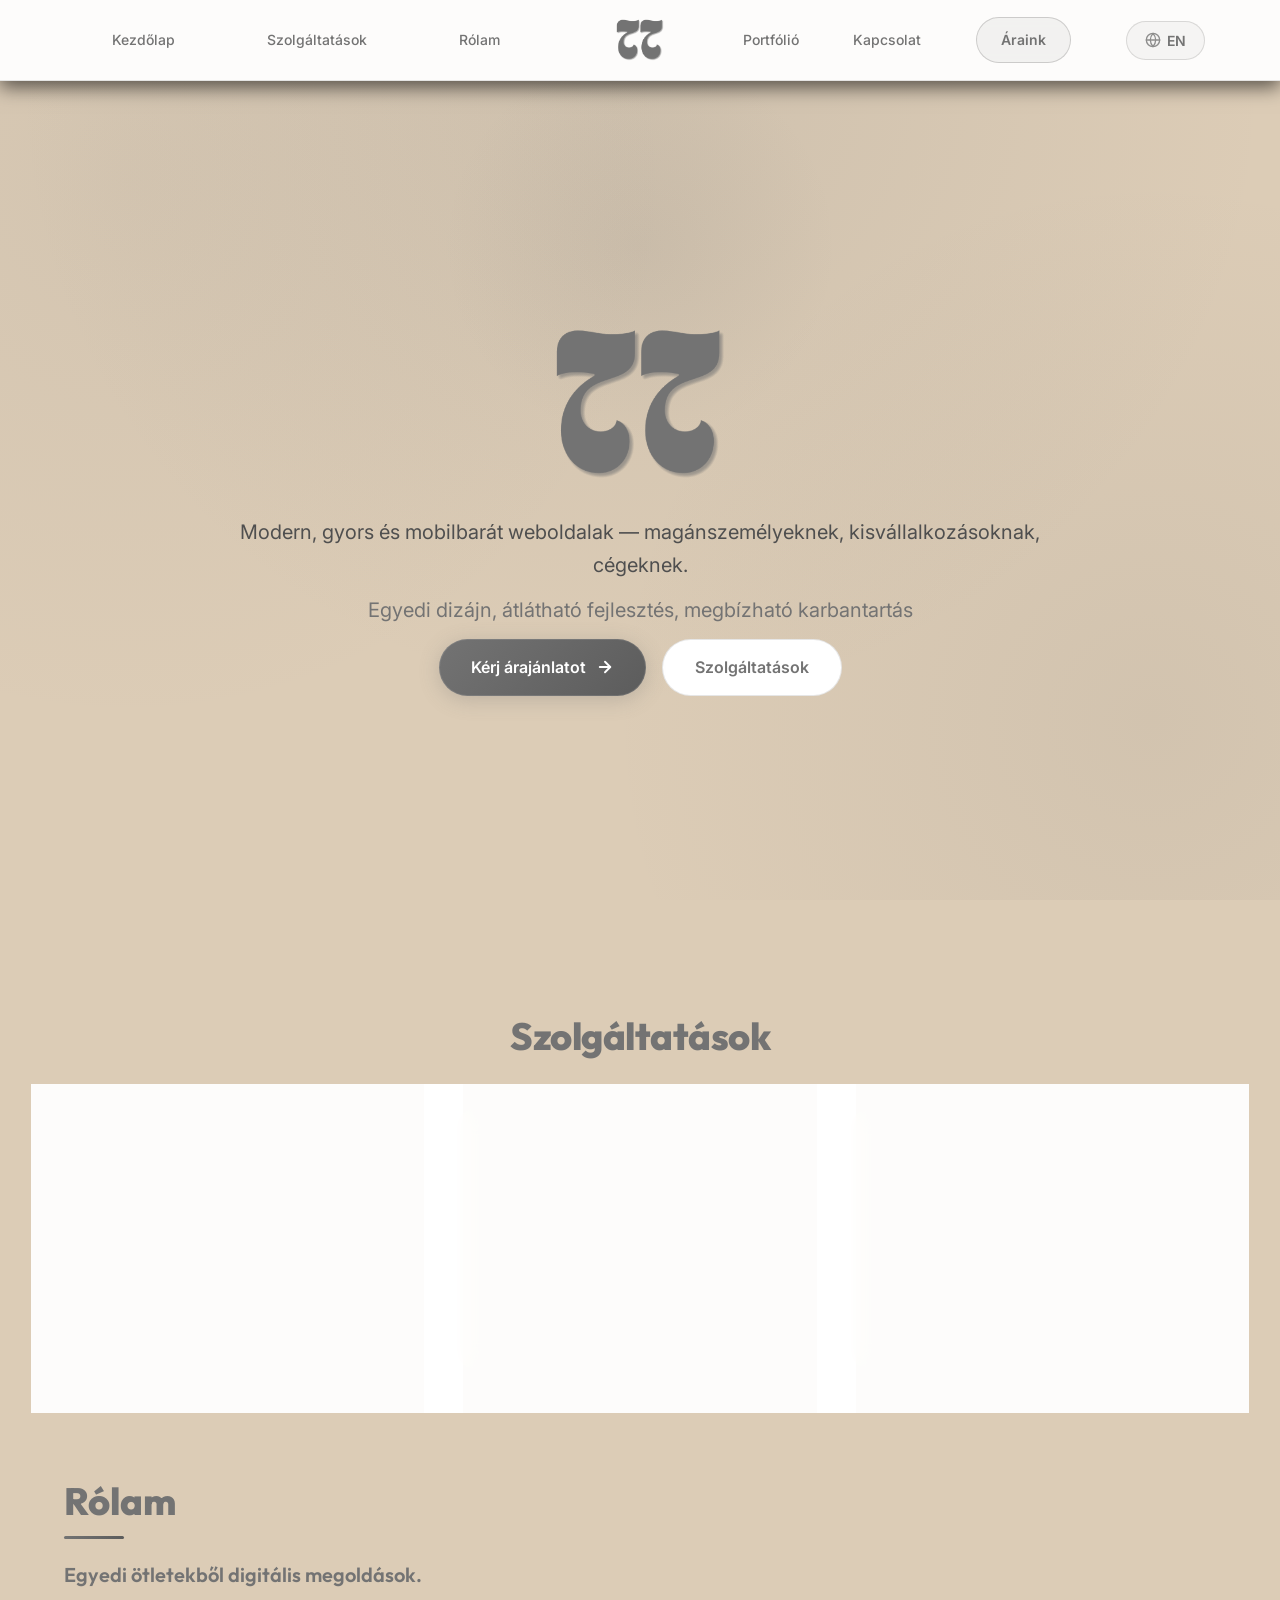
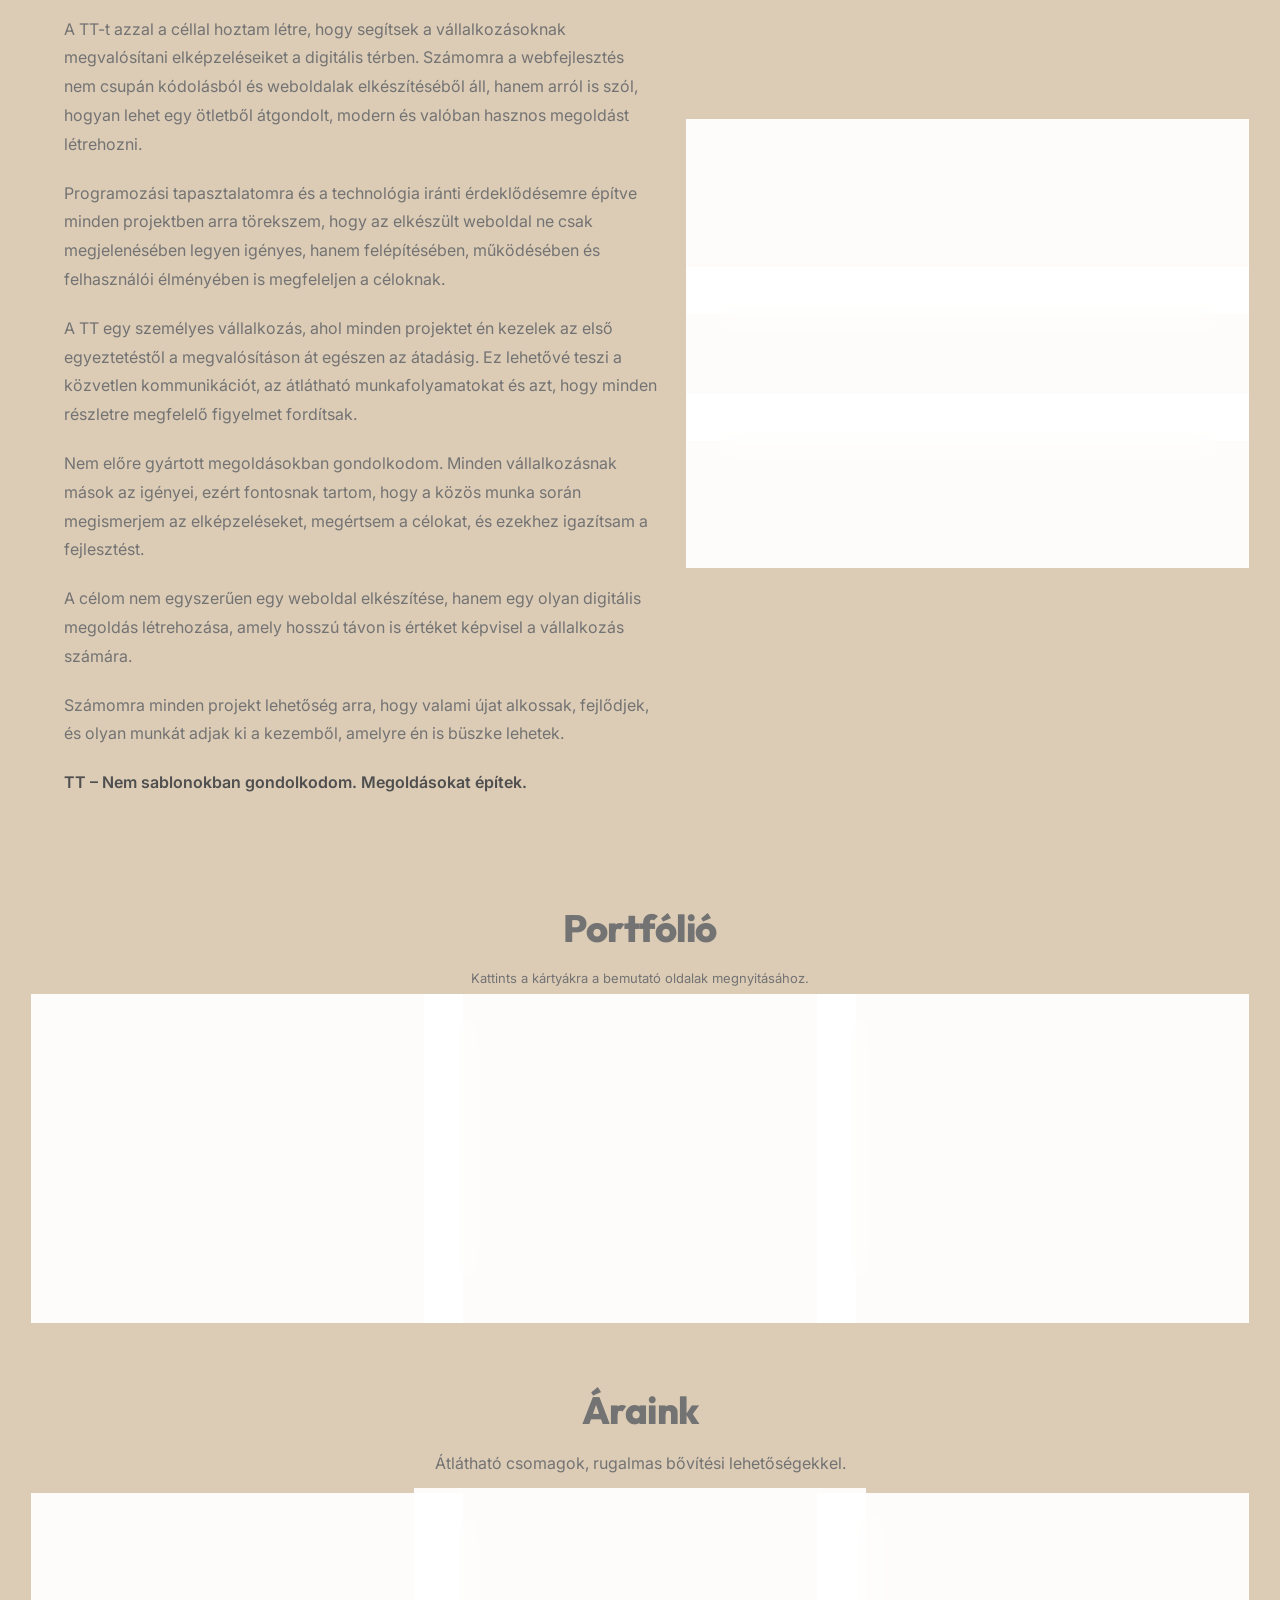
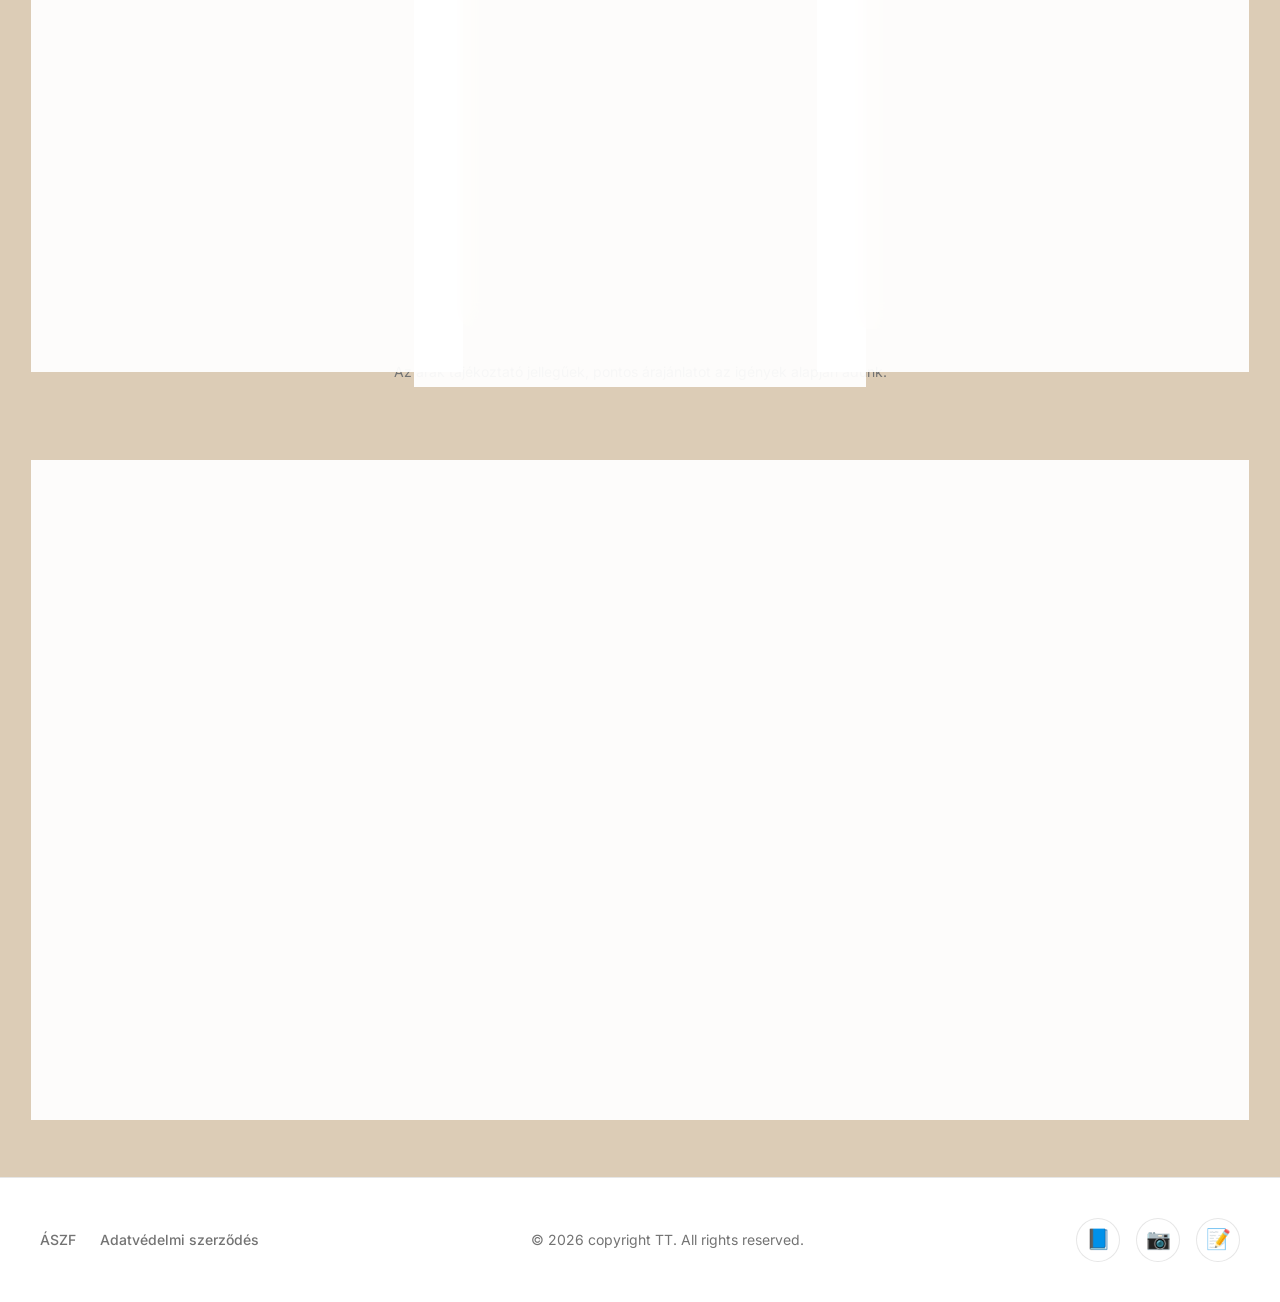
==== commit 194602ba: "sss" ====
--- a/index.html
+++ b/index.html
@@ -8,12 +8,6 @@
     <link rel="icon" href="/favicon.png" type="image/png">
     <link rel="preconnect" href="https://fonts.googleapis.com">
     <link rel="preconnect" href="https://fonts.gstatic.com" crossorigin>
-    <script>
-        (function () {
-            var t = localStorage.getItem('siteTheme');
-            if (t === 'light') document.documentElement.setAttribute('data-theme', 'light');
-        })();
-    </script>
     <link rel="stylesheet" href="index.css">
 </head>
 <body>
@@ -31,16 +25,13 @@
                 <li class="nav-item">
                     <a href="#about" class="nav-link" data-i18n="nav-about">Rólam</a>
                 </li>
-                <li class="nav-item">
-                    <a href="#portfolio" class="nav-link" data-i18n="nav-portfolio">Portfólió</a>
-                </li>
             </ul>
             <ul class="nav-group nav-group-right">
                 <li class="nav-item">
+                    <a href="#portfolio" class="nav-link" data-i18n="nav-portfolio">Portfólió</a>
+                </li>
+                <li class="nav-item">
                     <a href="#contact" class="nav-link" data-i18n="nav-contact">Kapcsolat</a>
-                </li>
-                <li class="nav-item">
-                    <a href="/blog/" class="nav-link" data-i18n="nav-blog">Blog</a>
                 </li>
                 <li class="nav-item">
                     <a href="#pricing" class="nav-link nav-link-btn" data-i18n="nav-pricing">Áraink</a>
@@ -53,17 +44,6 @@
                             <path d="M12 2a15.3 15.3 0 0 1 4 10 15.3 15.3 0 0 1-4 10 15.3 15.3 0 0 1-4-10 15.3 15.3 0 0 1 4-10z"></path>
                         </svg>
                         <span class="lang-text">EN</span>
-                    </button>
-                </li>
-                <li class="nav-item">
-                    <button class="theme-toggle-btn" type="button" aria-label="Sötét/világos téma váltása" title="Téma váltása" onclick="toggleTheme()">
-                        <svg class="icon-moon" viewBox="0 0 24 24" width="18" height="18" stroke="currentColor" stroke-width="2" fill="none" stroke-linecap="round" stroke-linejoin="round">
-                            <path d="M21 12.8A9 9 0 1 1 11.2 3a7 7 0 0 0 9.8 9.8z"></path>
-                        </svg>
-                        <svg class="icon-sun" viewBox="0 0 24 24" width="18" height="18" stroke="currentColor" stroke-width="2" fill="none" stroke-linecap="round" stroke-linejoin="round">
-                            <circle cx="12" cy="12" r="4"></circle>
-                            <path d="M12 2v2M12 20v2M4.93 4.93l1.41 1.41M17.66 17.66l1.41 1.41M2 12h2M20 12h2M4.93 19.07l1.41-1.41M17.66 6.34l1.41-1.41"></path>
-                        </svg>
                     </button>
                 </li>
             </ul>
@@ -241,13 +221,6 @@
                             <a href="tel:+36304248125">+36 30 424 8125</a>
                         </div>
                     </div>
-                    <div class="contact-item">
-                        <div class="contact-icon">💬</div>
-                        <div>
-                            <h4 data-i18n="contact-det2-title">Gyors segítség</h4>
-                            <a href="#" onclick="openChatbot(); return false;" data-i18n="contact-chat-link">Csevegj az élő chatbotunkkal!</a>
-                        </div>
-                    </div>
                 </div>
             </div>
             
@@ -295,24 +268,6 @@
         </div>
     </footer>
 
-    <div class="chatbot" aria-live="polite">
-        <button class="chatbot-toggle" type="button" aria-expanded="false" aria-controls="chatbot-panel">
-            💬
-            <span class="chatbot-toggle-text" data-i18n="chat-toggle">Kérdésed van?</span>
-        </button>
-        <div id="chatbot-panel" class="chatbot-panel" role="dialog" aria-label="TT chatbot" aria-hidden="true">
-            <div class="chatbot-header">
-                <span data-i18n="chat-title">TT Chat</span>
-                <button class="chatbot-close" type="button" aria-label="Bezárás">×</button>
-            </div>
-            <div class="chatbot-messages" role="log"></div>
-            <form class="chatbot-form" autocomplete="off">
-                <input class="chatbot-input" type="text" name="message" placeholder="Írd be a kérdésed..." data-i18n-placeholder="chat-input-ph" required />
-                <button class="chatbot-send" type="submit" data-i18n="chat-send">Küldés</button>
-            </form>
-        </div>
-    </div>
-    
     <script src="index.js"></script>
 </body>
 </html>
--- a/index.css
+++ b/index.css
@@ -152,20 +152,21 @@
 .nav-group {
 	display: flex;
 	list-style: none;
-	gap: 18px;
+	gap: 8px;
 	align-items: center;
 	grid-row: 1;
 	min-width: 0;
+	width: 100%;
 }
 
 .nav-group-left {
 	grid-column: 1;
-	justify-content: flex-end;
+	justify-content: space-evenly;
 }
 
 .nav-group-right {
 	grid-column: 3;
-	justify-content: flex-start;
+	justify-content: space-evenly;
 }
 
 .nav-item {
@@ -856,189 +857,6 @@
 .submit-button:hover {
 	transform: translateY(-2px);
 	box-shadow: 0 6px 20px rgba(var(--primary-rgb), 0.4);
-}
-
-/* Chatbot UI */
-.chatbot {
-	position: fixed;
-	right: 28px;
-	bottom: 28px;
-	display: flex;
-	flex-direction: column;
-	align-items: flex-end;
-	gap: 12px;
-	z-index: 200;
-}
-
-.chatbot-toggle {
-	background: linear-gradient(135deg, var(--primary-color), var(--secondary-color));
-	color: var(--on-primary);
-	border: none;
-	border-radius: 999px;
-	padding: 12px 24px;
-	font-weight: 600;
-	cursor: pointer;
-	box-shadow: 0 4px 20px rgba(var(--primary-rgb), 0.3);
-	display: inline-flex;
-	align-items: center;
-	gap: 10px;
-	transition: all 0.3s ease;
-	position: relative;
-}
-
-.chatbot-toggle:hover {
-	transform: translateY(-3px);
-	box-shadow: 0 8px 30px rgba(var(--primary-rgb), 0.5);
-}
-
-/* Pulse notification dot on toggle */
-.chatbot-toggle::before {
-	content: '';
-	position: absolute;
-	top: -2px;
-	right: -2px;
-	width: 10px;
-	height: 10px;
-	background: var(--accent-color);
-	border-radius: 50%;
-	border: 2px solid var(--bg);
-	animation: pulseGlow 2s infinite;
-}
-
-.chatbot-toggle-text {
-	font-size: 14px;
-	font-family: var(--font-body);
-}
-
-.chatbot-panel {
-	width: 340px;
-	height: 460px;
-	background: var(--panel-opaque);
-	border: 1px solid var(--border);
-	border-radius: 20px;
-	box-shadow: 0 15px 40px rgba(0, 0, 0, 0.6);
-	display: none;
-	flex-direction: column;
-	overflow: hidden;
-	transition: all 0.3s ease;
-}
-
-.chatbot-panel.is-open {
-	display: flex;
-}
-
-.chatbot-header {
-	background: rgba(255, 255, 255, 0.02);
-	color: var(--white);
-	padding: 16px 20px;
-	font-weight: 700;
-	font-family: var(--font-title);
-	font-size: 16px;
-	display: flex;
-	justify-content: space-between;
-	align-items: center;
-	border-bottom: 1px solid var(--border);
-}
-
-.chatbot-close {
-	background: transparent;
-	color: var(--muted);
-	border: none;
-	font-size: 24px;
-	cursor: pointer;
-	transition: color 0.2s;
-	line-height: 1;
-}
-
-.chatbot-close:hover {
-	color: var(--white);
-}
-
-.chatbot-messages {
-	padding: 20px;
-	flex: 1;
-	overflow-y: auto;
-	display: flex;
-	flex-direction: column;
-	gap: 12px;
-}
-
-/* Chat Scrollbar */
-.chatbot-messages::-webkit-scrollbar {
-	width: 6px;
-}
-.chatbot-messages::-webkit-scrollbar-track {
-	background: transparent;
-}
-.chatbot-messages::-webkit-scrollbar-thumb {
-	background: rgba(255, 255, 255, 0.05);
-	border-radius: 3px;
-}
-
-.chatbot-message {
-	font-size: 14px;
-	line-height: 1.45;
-	padding: 12px 16px;
-	border-radius: 14px;
-	max-width: 85%;
-	animation: fadeInUp 0.3s ease;
-}
-
-.chatbot-message.bot {
-	background: rgba(255, 255, 255, 0.04);
-	color: var(--text-color);
-	align-self: flex-start;
-	border-bottom-left-radius: 4px;
-	border: 1px solid var(--border);
-}
-
-.chatbot-message.user {
-	background: linear-gradient(135deg, var(--primary-color), var(--secondary-color));
-	color: var(--on-primary);
-	align-self: flex-end;
-	border-bottom-right-radius: 4px;
-	box-shadow: 0 4px 10px rgba(var(--primary-rgb), 0.15);
-}
-
-.chatbot-form {
-	display: flex;
-	gap: 8px;
-	padding: 16px 20px;
-	border-top: 1px solid var(--border);
-	background: rgba(0, 0, 0, 0.1);
-}
-
-.chatbot-input {
-	flex: 1;
-	background: rgba(255, 255, 255, 0.02);
-	color: var(--text-color);
-	border: 1px solid var(--border);
-	border-radius: 10px;
-	padding: 10px 14px;
-	font-family: var(--font-body);
-	font-size: 14px;
-}
-
-.chatbot-input:focus {
-	outline: none;
-	border-color: var(--primary-color);
-}
-
-.chatbot-send {
-	background: linear-gradient(135deg, var(--primary-color), var(--secondary-color));
-	color: var(--on-primary);
-	border: none;
-	border-radius: 10px;
-	padding: 10px 16px;
-	font-weight: 600;
-	font-family: var(--font-body);
-	font-size: 14px;
-	cursor: pointer;
-	transition: opacity 0.2s;
-}
-
-.chatbot-send:hover {
-	opacity: 0.9;
 }
 
 /* Footer Section */
@@ -1184,6 +1002,7 @@
 		flex-direction: column;
 		width: 100%;
 		gap: 2px;
+		justify-content: flex-start;
 	}
 
 	.nav-item {
@@ -1288,139 +1107,6 @@
 	.contact-form-container {
 		padding: 24px 16px;
 	}
-
-	.chatbot {
-		right: 16px;
-		bottom: 16px;
-	}
-
-	.chatbot-panel {
-		width: 290px;
-		height: 400px;
-	}
-}
-
-/* Theme toggle */
-.theme-toggle-btn {
-	background: rgba(115, 115, 115, 0.06) !important;
-	color: #737373 !important;
-	border: 1px solid rgba(115, 115, 115, 0.22) !important;
-	width: 40px;
-	height: 40px;
-	border-radius: 50% !important;
-	cursor: pointer;
-	display: inline-flex;
-	align-items: center;
-	justify-content: center;
-	transition: all 0.3s ease !important;
-}
-
-.theme-toggle-btn:hover {
-	background: rgba(115, 115, 115, 0.12) !important;
-	border-color: rgba(115, 115, 115, 0.4) !important;
-	transform: translateY(-1px);
-}
-
-.theme-toggle-btn .icon-sun {
-	display: none;
-}
-
-[data-theme="light"] .theme-toggle-btn .icon-sun {
-	display: block;
-}
-
-[data-theme="light"] .theme-toggle-btn .icon-moon {
-	display: none;
-}
-
-/* Light theme */
-[data-theme="light"] {
-	color-scheme: light;
-	--bg: #ffffff;
-	--bg-rgb: 255, 255, 255;
-	--panel: rgba(220, 204, 182, 0.45);
-	--panel-opaque: #ffffff;
-	--text-color: #4f4f4f;
-	--muted: #737373;
-	--white: #737373;
-	--border: rgba(115, 115, 115, 0.18);
-	--border-hover: rgba(115, 115, 115, 0.36);
-	--shadow: 0 10px 30px -12px rgba(115, 115, 115, 0.28);
-	--primary-color: #737373;
-	--primary-rgb: 115, 115, 115;
-	--secondary-color: #5c5c5c;
-	--secondary-rgb: 92, 92, 92;
-	--on-primary: #ffffff;
-	--glow-shadow: 0 0 25px rgba(var(--primary-rgb), 0.12);
-}
-
-[data-theme="light"] body {
-	background-image:
-		radial-gradient(circle at 10% 20%, rgba(var(--primary-rgb), 0.1) 0%, transparent 40%),
-		radial-gradient(circle at 90% 80%, rgba(var(--secondary-rgb), 0.08) 0%, transparent 40%);
-}
-
-[data-theme="light"] ::-webkit-scrollbar-thumb {
-	background: rgba(15, 23, 42, 0.2);
-}
-
-[data-theme="light"] .logo-text,
-[data-theme="light"] .hero-content h1,
-[data-theme="light"] .pricing .price,
-[data-theme="light"] .blog-header h1 {
-	background: none;
-	-webkit-text-fill-color: #737373;
-	color: #737373;
-}
-
-[data-theme="light"] .lang-toggle-btn,
-[data-theme="light"] .theme-toggle-btn {
-	background: rgba(15, 23, 42, 0.05) !important;
-	border-color: rgba(15, 23, 42, 0.12) !important;
-}
-
-[data-theme="light"] .lang-toggle-btn:hover,
-[data-theme="light"] .theme-toggle-btn:hover {
-	background: rgba(15, 23, 42, 0.1) !important;
-	border-color: rgba(15, 23, 42, 0.25) !important;
-}
-
-[data-theme="light"] .cta-secondary,
-[data-theme="light"] .product-image,
-[data-theme="light"] .form-group textarea,
-[data-theme="light"] .form-group input,
-[data-theme="light"] .chatbot-header,
-[data-theme="light"] .chatbot-message.bot,
-[data-theme="light"] .chatbot-input,
-[data-theme="light"] .social-link,
-[data-theme="light"] .contact-form-container {
-	background: rgba(15, 23, 42, 0.04);
-}
-
-[data-theme="light"] .cta-secondary:hover {
-	background: rgba(15, 23, 42, 0.08);
-	box-shadow: 0 10px 25px rgba(15, 23, 42, 0.08);
-}
-
-[data-theme="light"] .product-card:hover {
-	box-shadow: 0 20px 40px -15px rgba(15, 23, 42, 0.2), 0 0 30px rgba(var(--primary-rgb), 0.12);
-}
-
-[data-theme="light"] .chatbot-panel {
-	box-shadow: 0 15px 40px rgba(15, 23, 42, 0.2);
-}
-
-[data-theme="light"] .cta-button,
-[data-theme="light"] .submit-button,
-[data-theme="light"] .chatbot-toggle,
-[data-theme="light"] .chatbot-send,
-[data-theme="light"] .chatbot-message.user,
-[data-theme="light"] .product-card.popular::before {
-	color: var(--on-primary);
-}
-
-[data-theme="light"] .navbar {
-	box-shadow: 0 6px 20px rgba(15, 23, 42, 0.1) !important;
 }
 
 .product-card-link {
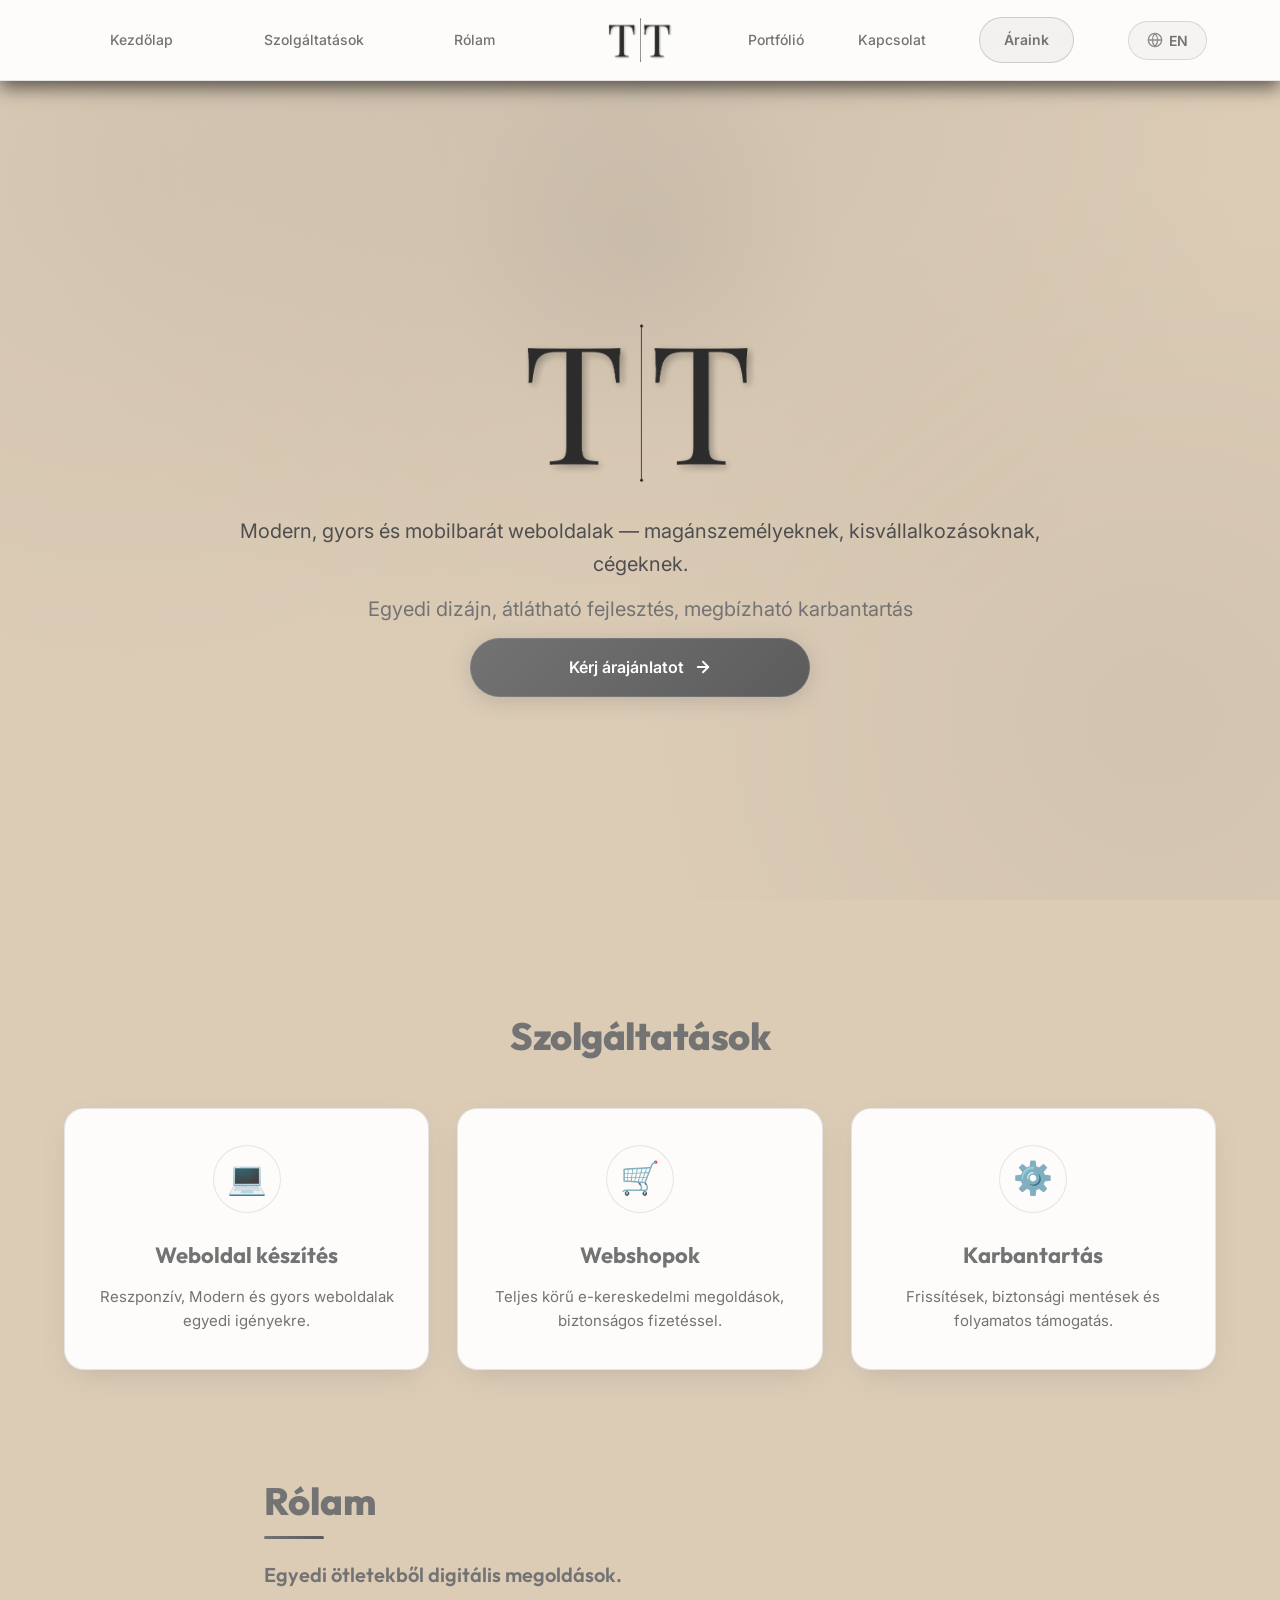
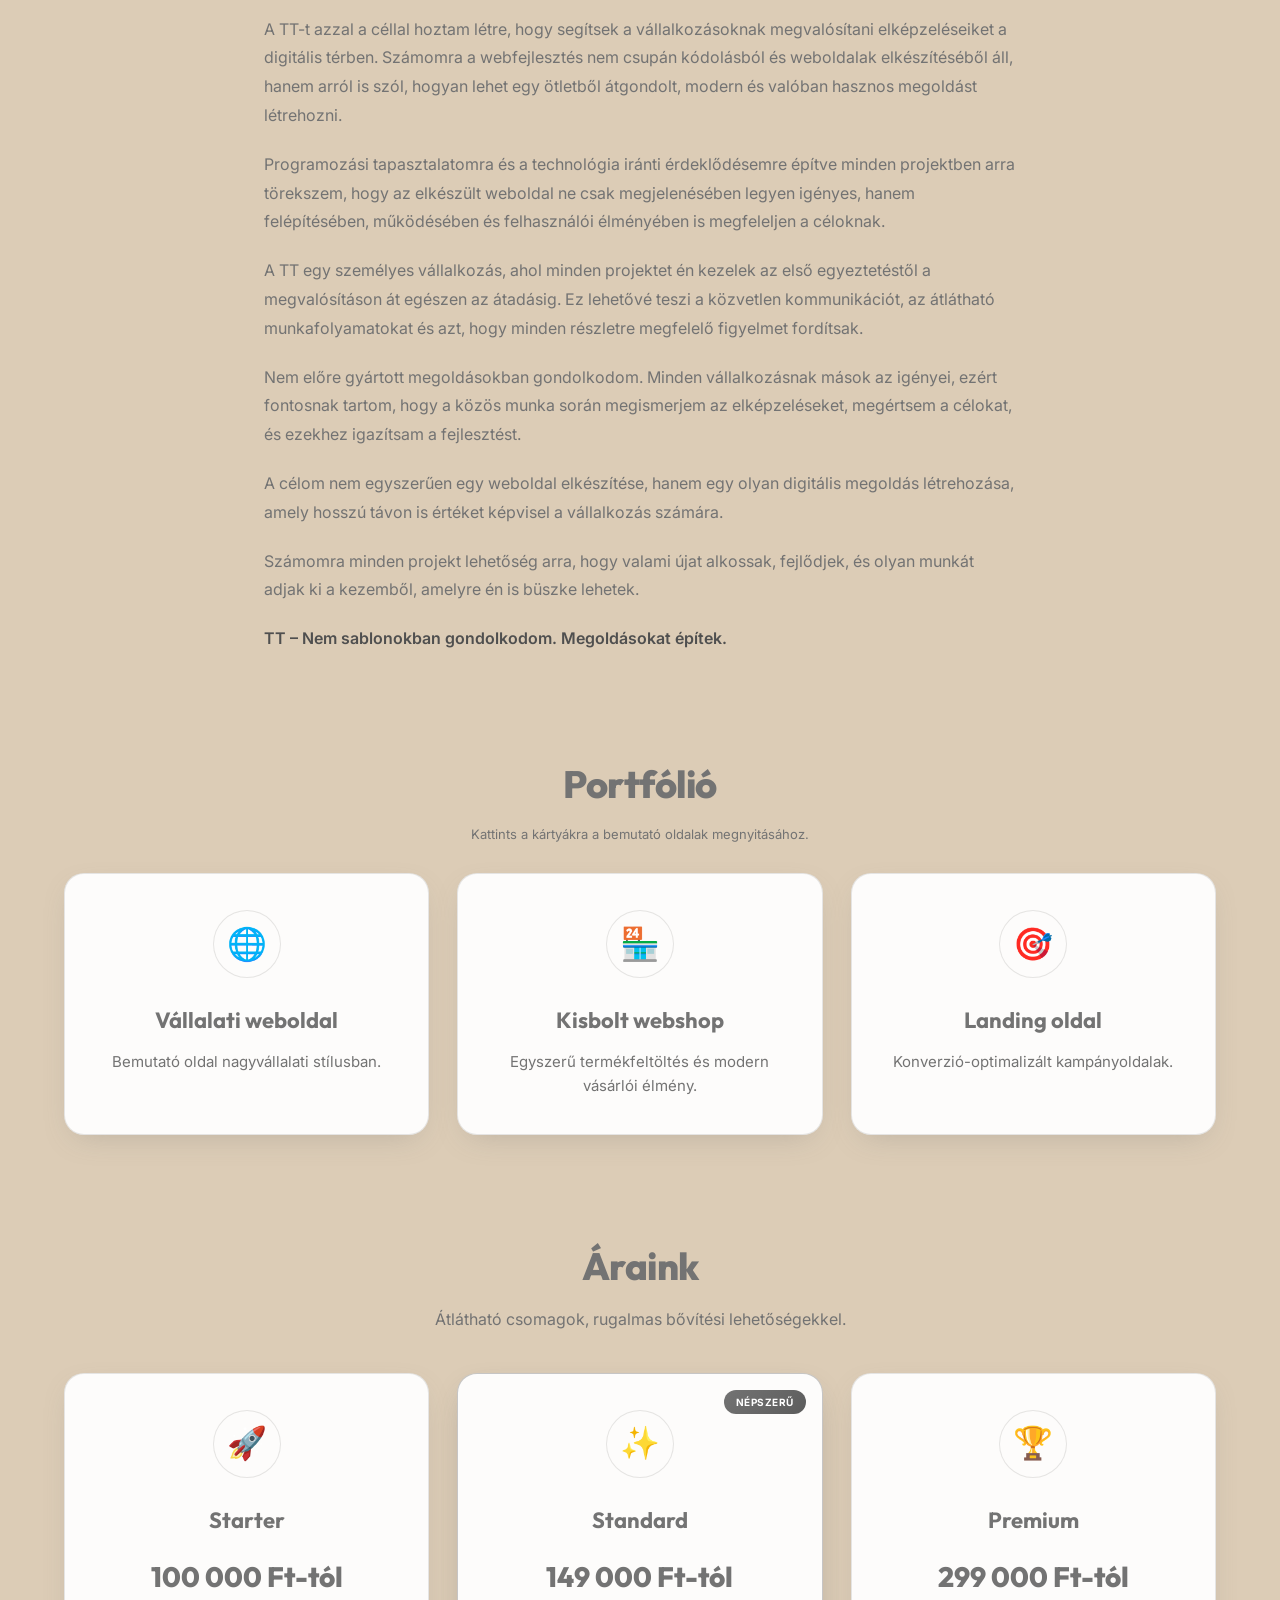
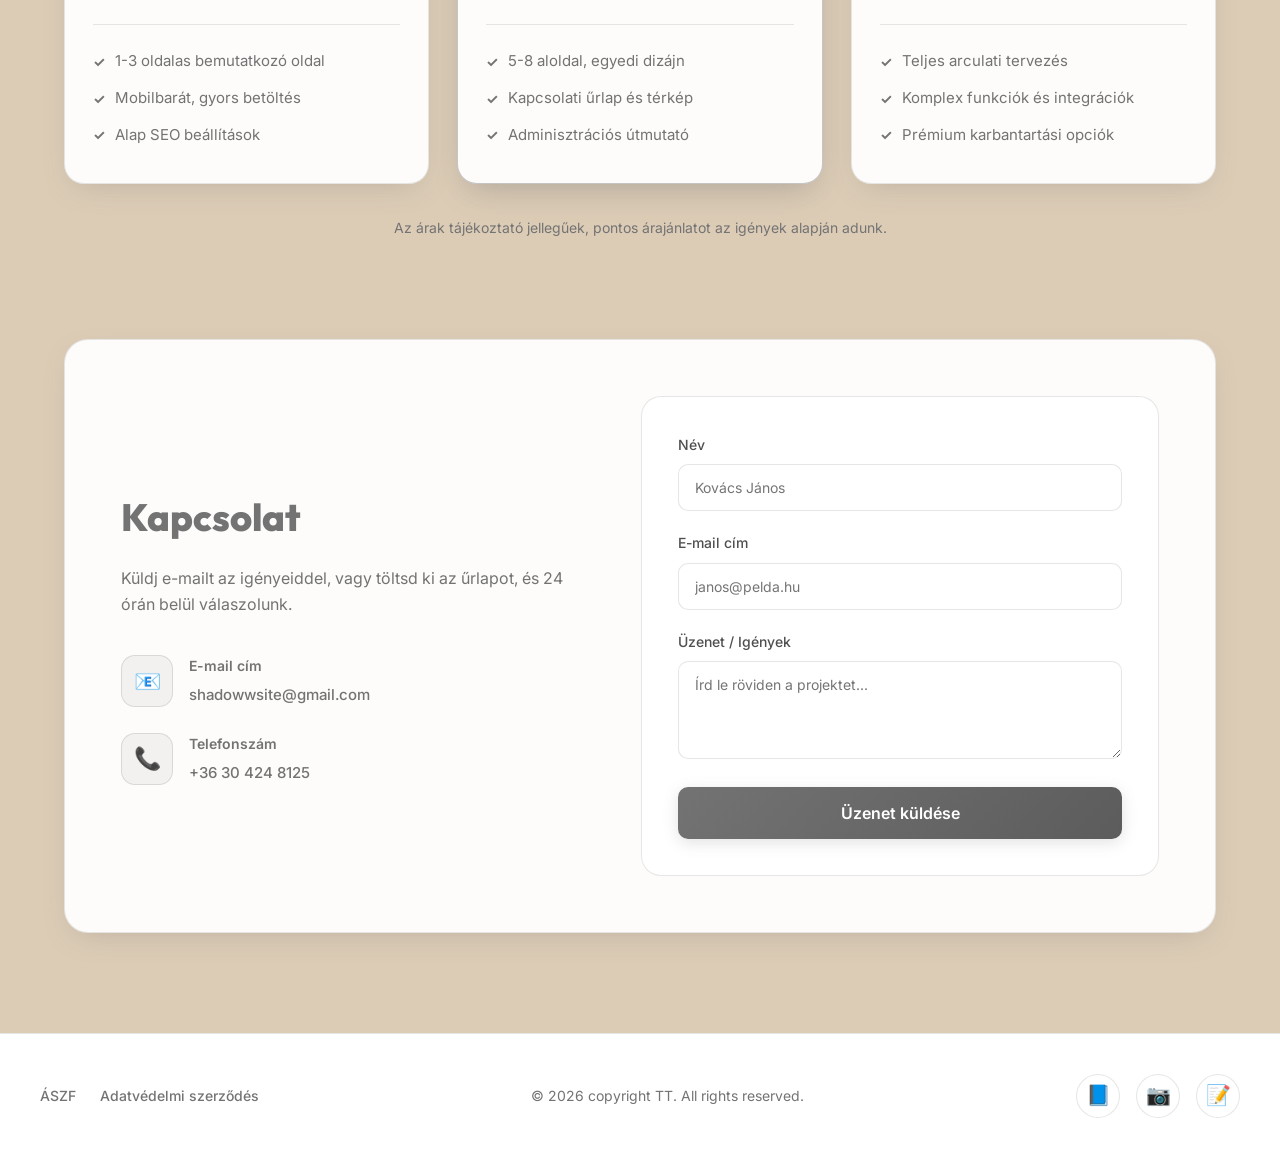
==== commit 119efe52: "newsite" ====
--- a/index.html
+++ b/index.html
@@ -74,7 +74,6 @@
                         <polyline points="12 5 19 12 12 19"></polyline>
                     </svg>
                 </a>
-                <a href="#services" class="cta-secondary" data-i18n="hero-cta-secondary">Szolgáltatások</a>
             </div>
         </div>
     </section>
@@ -83,7 +82,7 @@
         <h2 data-i18n="services-title">Szolgáltatások</h2>
         <div class="products-grid">
             <div class="product-card">
-                <div class="product-image">🧩</div>
+                <div class="product-image">💻</div>
                 <h3 data-i18n="service-1-title">Weboldal készítés</h3>
                 <p data-i18n="service-1-desc">Reszponzív, Modern és gyors weboldalak egyedi igényekre.</p>
             </div>
@@ -112,30 +111,6 @@
                 <p data-i18n="about-p5">A célom nem egyszerűen egy weboldal elkészítése, hanem egy olyan digitális megoldás létrehozása, amely hosszú távon is értéket képvisel a vállalkozás számára.</p>
                 <p data-i18n="about-p6">Számomra minden projekt lehetőség arra, hogy valami újat alkossak, fejlődjek, és olyan munkát adjak ki a kezemből, amelyre én is büszke lehetek.</p>
                 <p class="about-tagline" data-i18n="about-tagline">TT – Nem sablonokban gondolkodom. Megoldásokat építek.</p>
-            </div>
-            
-            <div class="about-highlights">
-                <div class="highlight-box">
-                    <div class="highlight-icon">⚡</div>
-                    <div>
-                        <h3 data-i18n="about-b1-title">Személyes vállalkozás</h3>
-                        <p data-i18n="about-b1-desc">Minden projektet én kezelek az első egyeztetéstől az átadásig.</p>
-                    </div>
-                </div>
-                <div class="highlight-box">
-                    <div class="highlight-icon">🤝</div>
-                    <div>
-                        <h3 data-i18n="about-b2-title">Közvetlen kommunikáció</h3>
-                        <p data-i18n="about-b2-desc">Átlátható munkafolyamat, minden részletre odafigyelve.</p>
-                    </div>
-                </div>
-                <div class="highlight-box">
-                    <div class="highlight-icon">💎</div>
-                    <div>
-                        <h3 data-i18n="about-b3-title">Nem sablonok</h3>
-                        <p data-i18n="about-b3-desc">Megoldásokat építek, a fejlesztést a célokhoz igazítom.</p>
-                    </div>
-                </div>
             </div>
         </div>
     </section>
--- a/index.css
+++ b/index.css
@@ -350,7 +350,8 @@
 	background: linear-gradient(135deg, var(--primary-color), var(--secondary-color));
 	color: var(--on-primary);
 	text-decoration: none;
-	padding: 14px 32px;
+	padding: 16px 72px;
+	min-width: 340px;
 	font-size: 16px;
 	border: none;
 	border-radius: 30px;
@@ -401,30 +402,6 @@
 	transform: translateX(4px);
 }
 
-.cta-secondary {
-	background: #ffffff;
-	color: #737373;
-	text-decoration: none;
-	padding: 14px 32px;
-	font-size: 16px;
-	border: 1px solid var(--border);
-	border-radius: 30px;
-	cursor: pointer;
-	font-weight: 600;
-	transition: all 0.4s cubic-bezier(0.165, 0.84, 0.44, 1);
-	display: inline-flex;
-	align-items: center;
-	justify-content: center;
-	gap: 10px;
-}
-
-.cta-secondary:hover {
-	background: rgba(255, 255, 255, 0.08);
-	border-color: var(--border-hover);
-	transform: translateY(-3px) scale(1.02);
-	box-shadow: 0 10px 25px rgba(255, 255, 255, 0.03);
-}
-
 /* Sections - General spacing */
 .products-preview {
 	max-width: 1200px;
@@ -595,19 +572,16 @@
 	letter-spacing: 0.5px;
 }
 
-/* About Section (2 Columns) */
+/* About Section */
 .about-section {
-	max-width: 1200px;
+	max-width: 800px;
 	margin: 100px auto;
 	padding: 0 24px;
 	scroll-margin-top: 80px;
 }
 
 .about-container {
-	display: grid;
-	grid-template-columns: 1.2fr 1fr;
-	gap: 60px;
-	align-items: center;
+	display: block;
 }
 
 .about-text-content h2 {
@@ -653,59 +627,6 @@
 
 .about-text-content p:last-child {
 	margin-bottom: 0;
-}
-
-.about-highlights {
-	display: flex;
-	flex-direction: column;
-	gap: 20px;
-}
-
-.highlight-box {
-	background: var(--panel);
-	backdrop-filter: blur(12px);
-	-webkit-backdrop-filter: blur(12px);
-	border: 1px solid var(--border);
-	border-radius: 18px;
-	padding: 24px;
-	display: flex;
-	gap: 20px;
-	align-items: flex-start;
-	transition: all 0.3s ease;
-	box-shadow: var(--shadow);
-}
-
-.highlight-box:hover {
-	transform: translateX(6px);
-	border-color: rgba(var(--primary-rgb), 0.3);
-	background: rgba(var(--primary-rgb), 0.03);
-}
-
-.highlight-icon {
-	font-size: 24px;
-	width: 52px;
-	height: 52px;
-	border-radius: 14px;
-	background: rgba(var(--primary-rgb), 0.08);
-	border: 1px solid rgba(var(--primary-rgb), 0.2);
-	display: flex;
-	align-items: center;
-	justify-content: center;
-	flex-shrink: 0;
-}
-
-.highlight-box h3 {
-	color: var(--white);
-	font-family: var(--font-title);
-	font-size: 18px;
-	font-weight: 700;
-	margin-bottom: 6px;
-}
-
-.highlight-box p {
-	color: var(--muted);
-	font-size: 14px;
-	line-height: 1.5;
 }
 
 /* Contact Section */
@@ -940,10 +861,6 @@
 	.about-text-content h2::after {
 		left: 50%;
 		transform: translateX(-50%);
-	}
-
-	.highlight-box {
-		padding: 20px;
 	}
 }
 
@@ -1095,9 +1012,10 @@
 		gap: 12px;
 	}
 
-	.cta-button, .cta-secondary {
+	.cta-button {
 		width: 100%;
-		padding: 12px 24px;
+		min-width: 0;
+		padding: 14px 24px;
 	}
 
 	.contact-container {
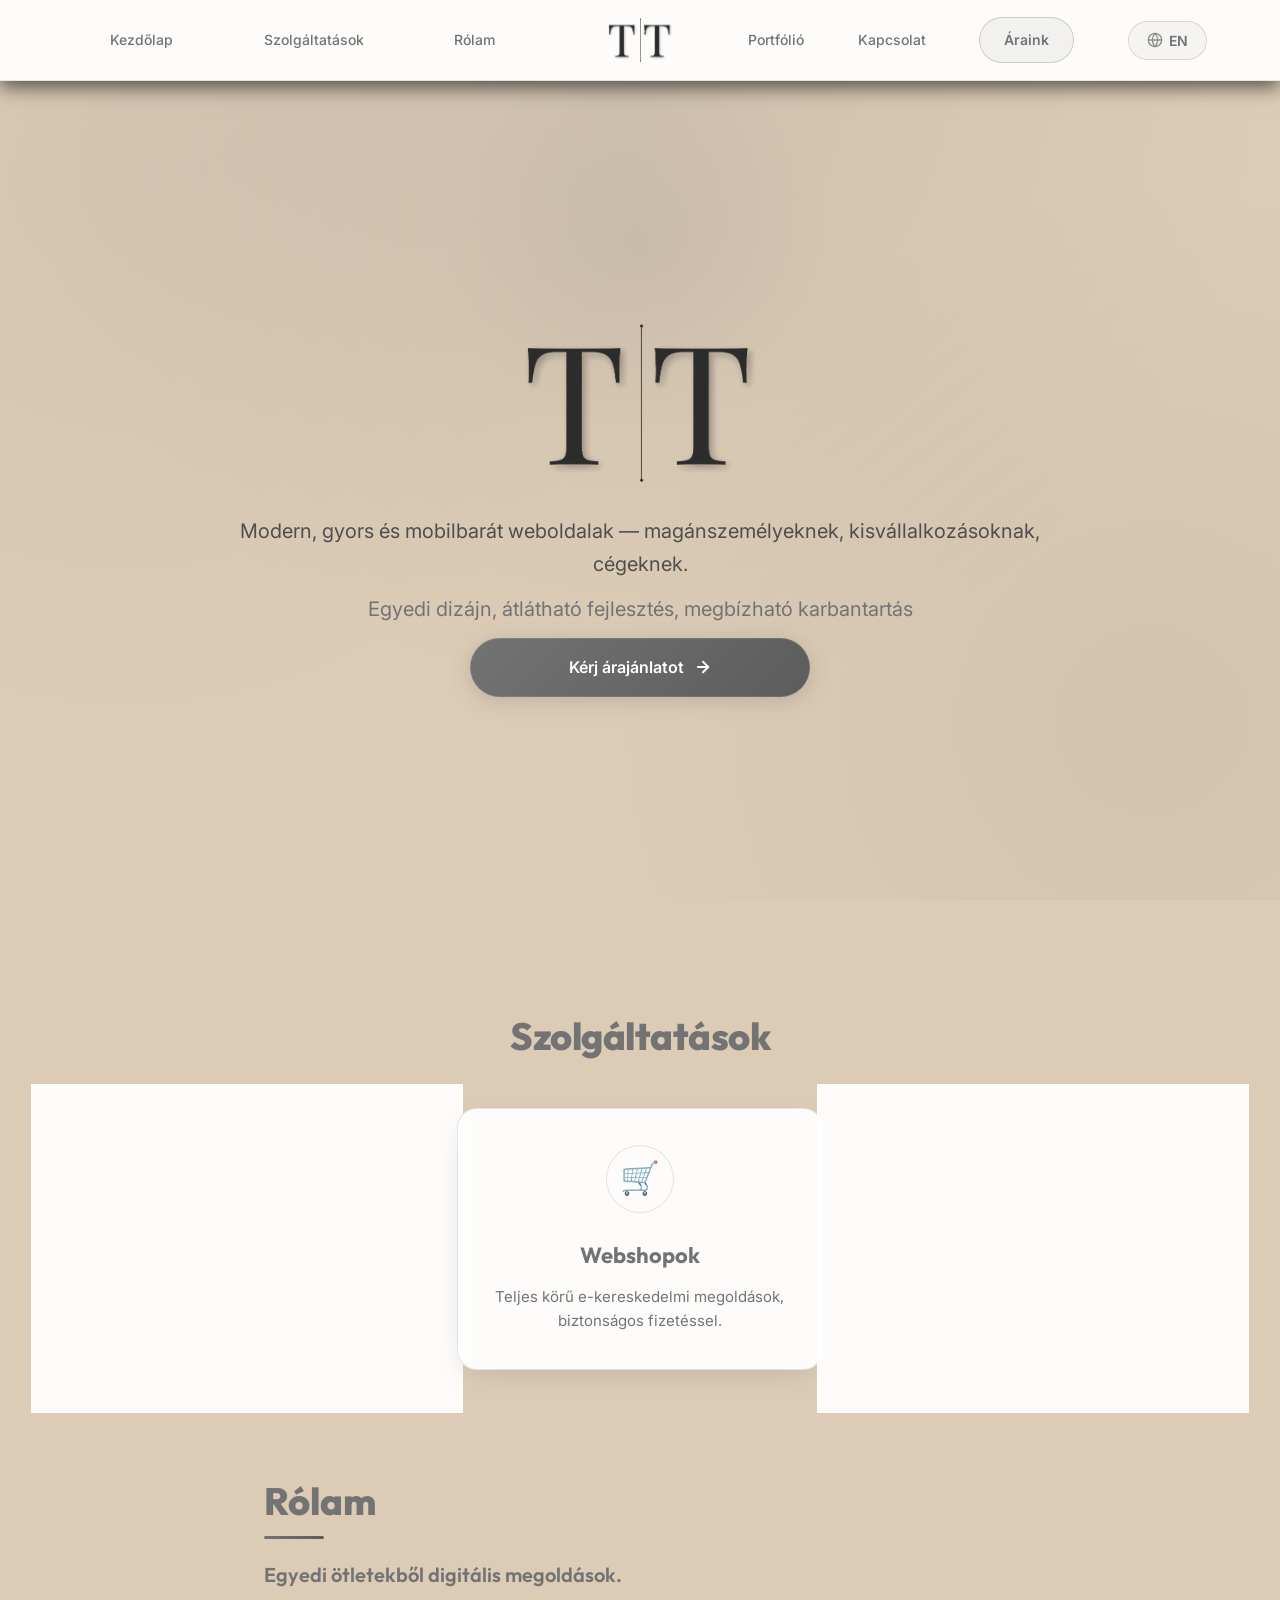
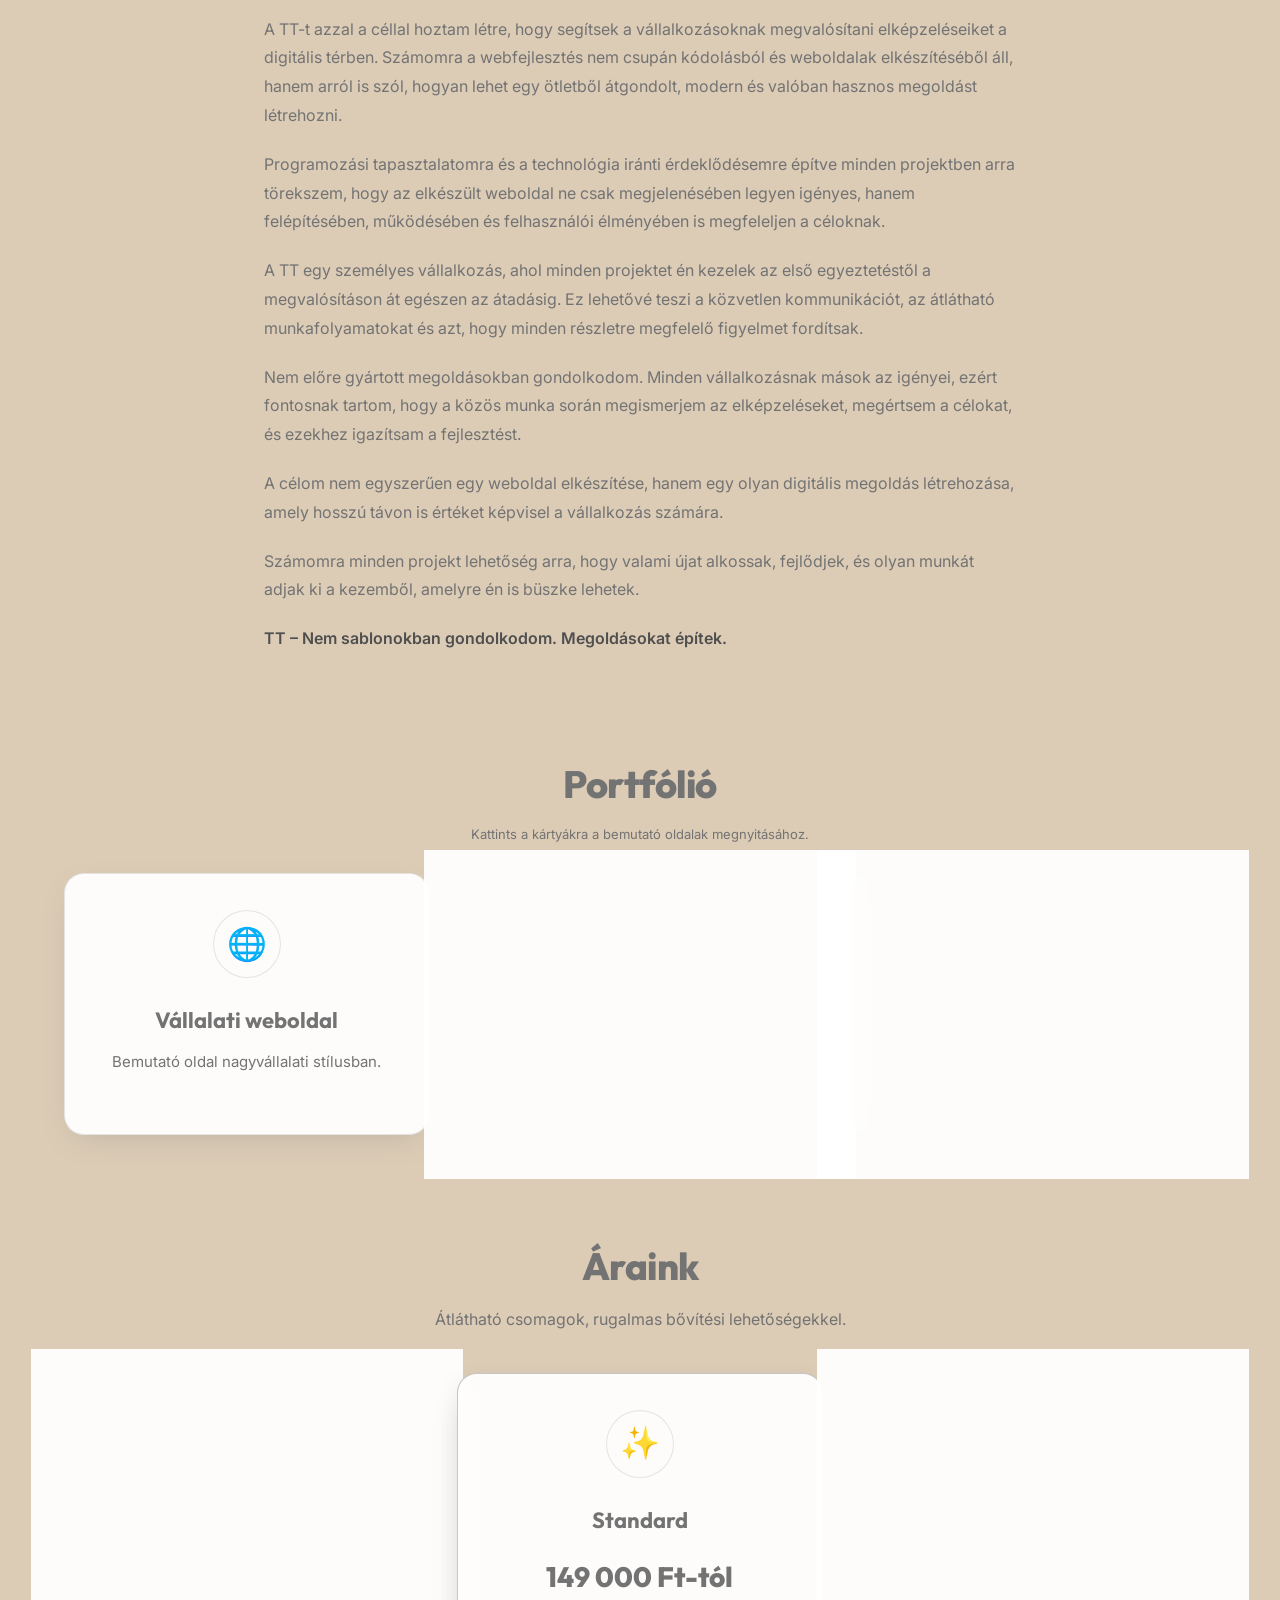
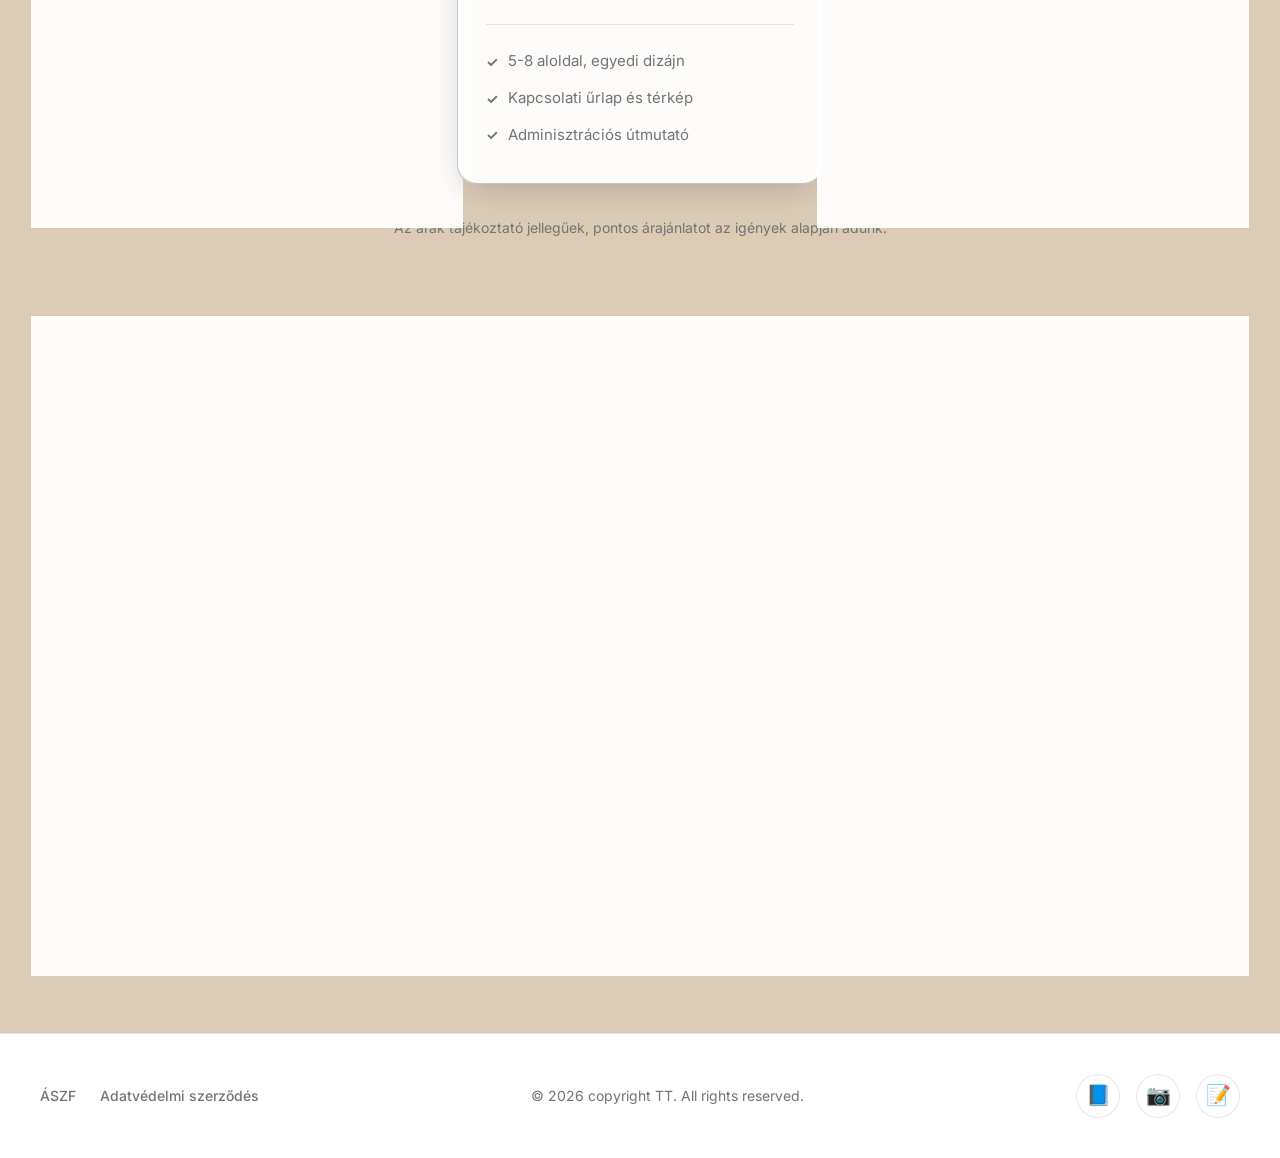
==== commit 01cc782e: "sss" ====
--- a/index.html
+++ b/index.html
@@ -68,7 +68,7 @@
             <p class="hero-subtitle" data-i18n="hero-subtitle">Egyedi dizájn, átlátható fejlesztés, megbízható karbantartás</p>
             <div class="hero-buttons">
                 <a href="#contact" class="cta-button">
-                    <span data-i18n="hero-cta-primary">Kérj árajánlatot</span>
+                    <span data-i18n="hero-cta-primary">Árajánlat igénylése</span>
                     <svg class="cta-icon" viewBox="0 0 24 24" width="18" height="18" stroke="currentColor" stroke-width="2.5" fill="none" stroke-linecap="round" stroke-linejoin="round">
                         <line x1="5" y1="12" x2="19" y2="12"></line>
                         <polyline points="12 5 19 12 12 19"></polyline>
@@ -186,7 +186,7 @@
                         <div class="contact-icon">📧</div>
                         <div>
                             <h4 data-i18n="contact-det1-title">E-mail cím</h4>
-                            <a href="mailto:shadowwsite@gmail.com">shadowwsite@gmail.com</a>
+                            <a href="mailto:trefta@gmail.com">trefta@gmail.com</a>
                         </div>
                     </div>
                     <div class="contact-item">
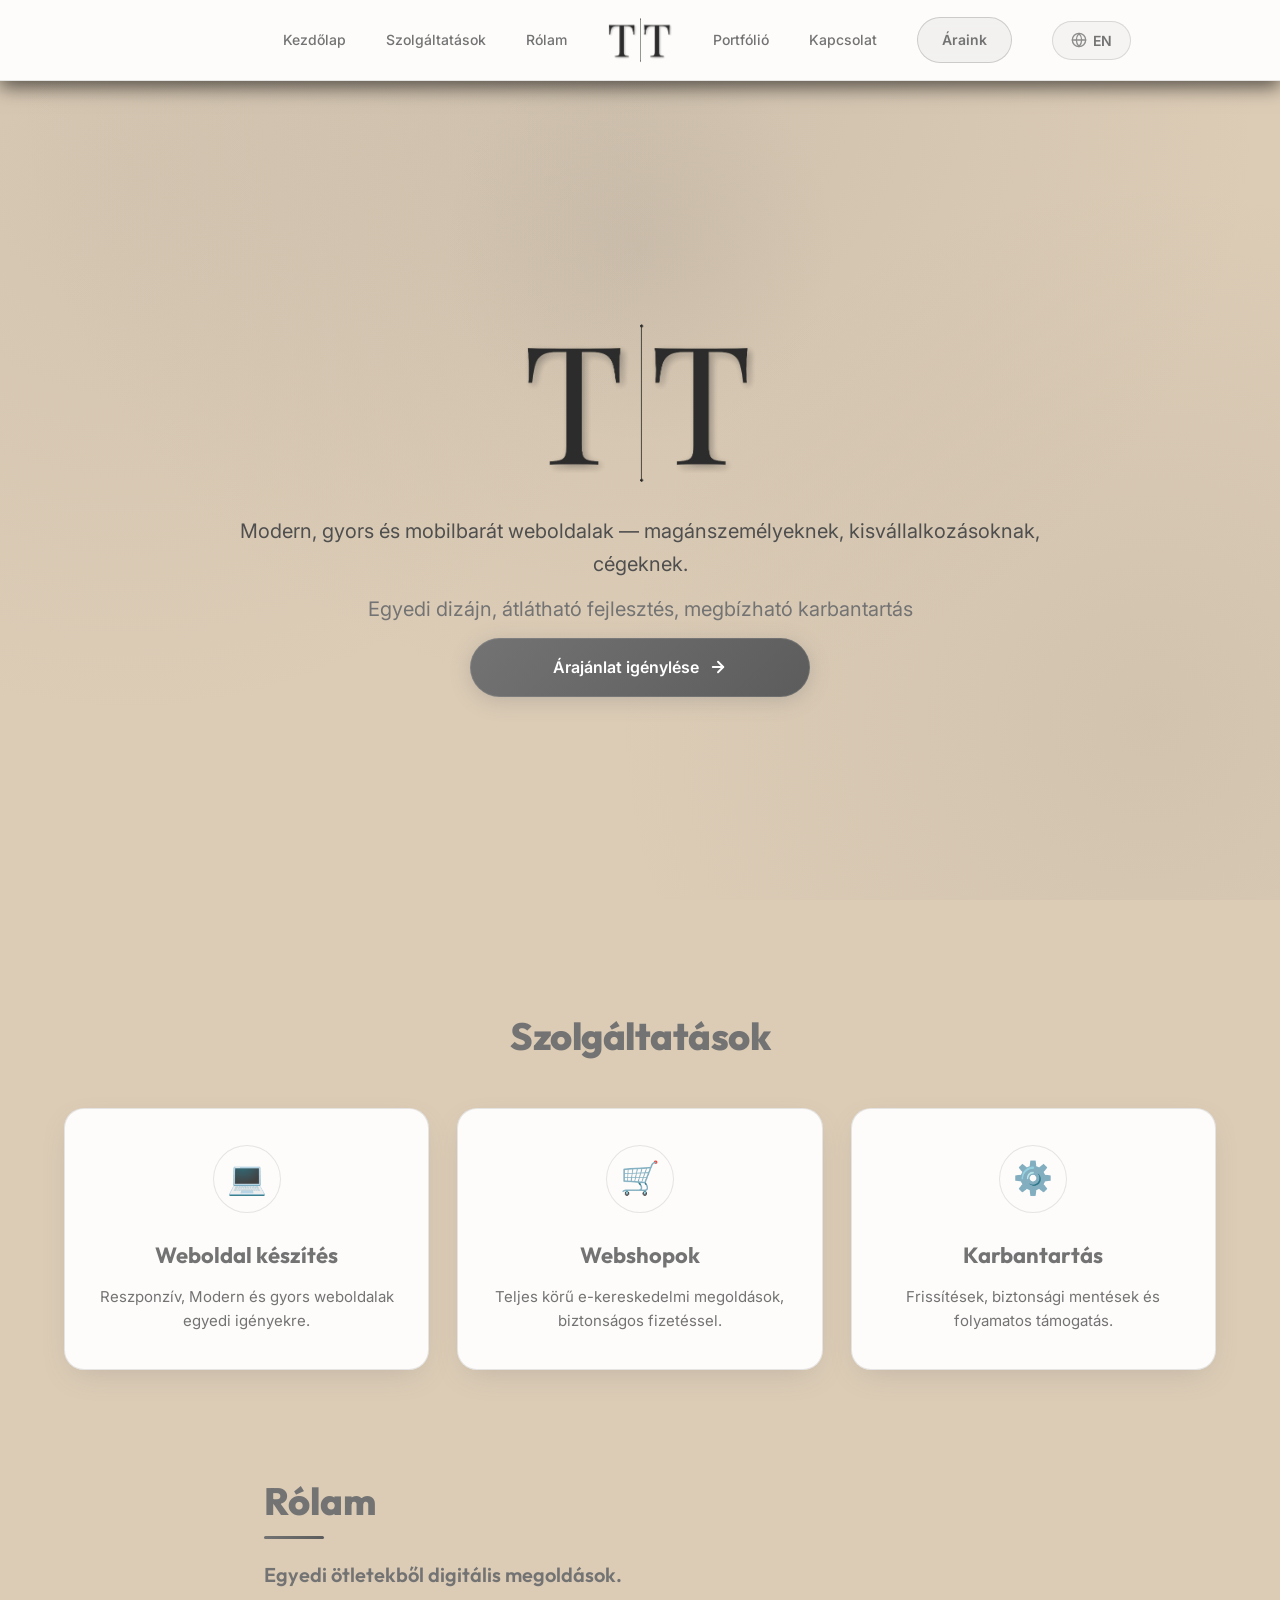
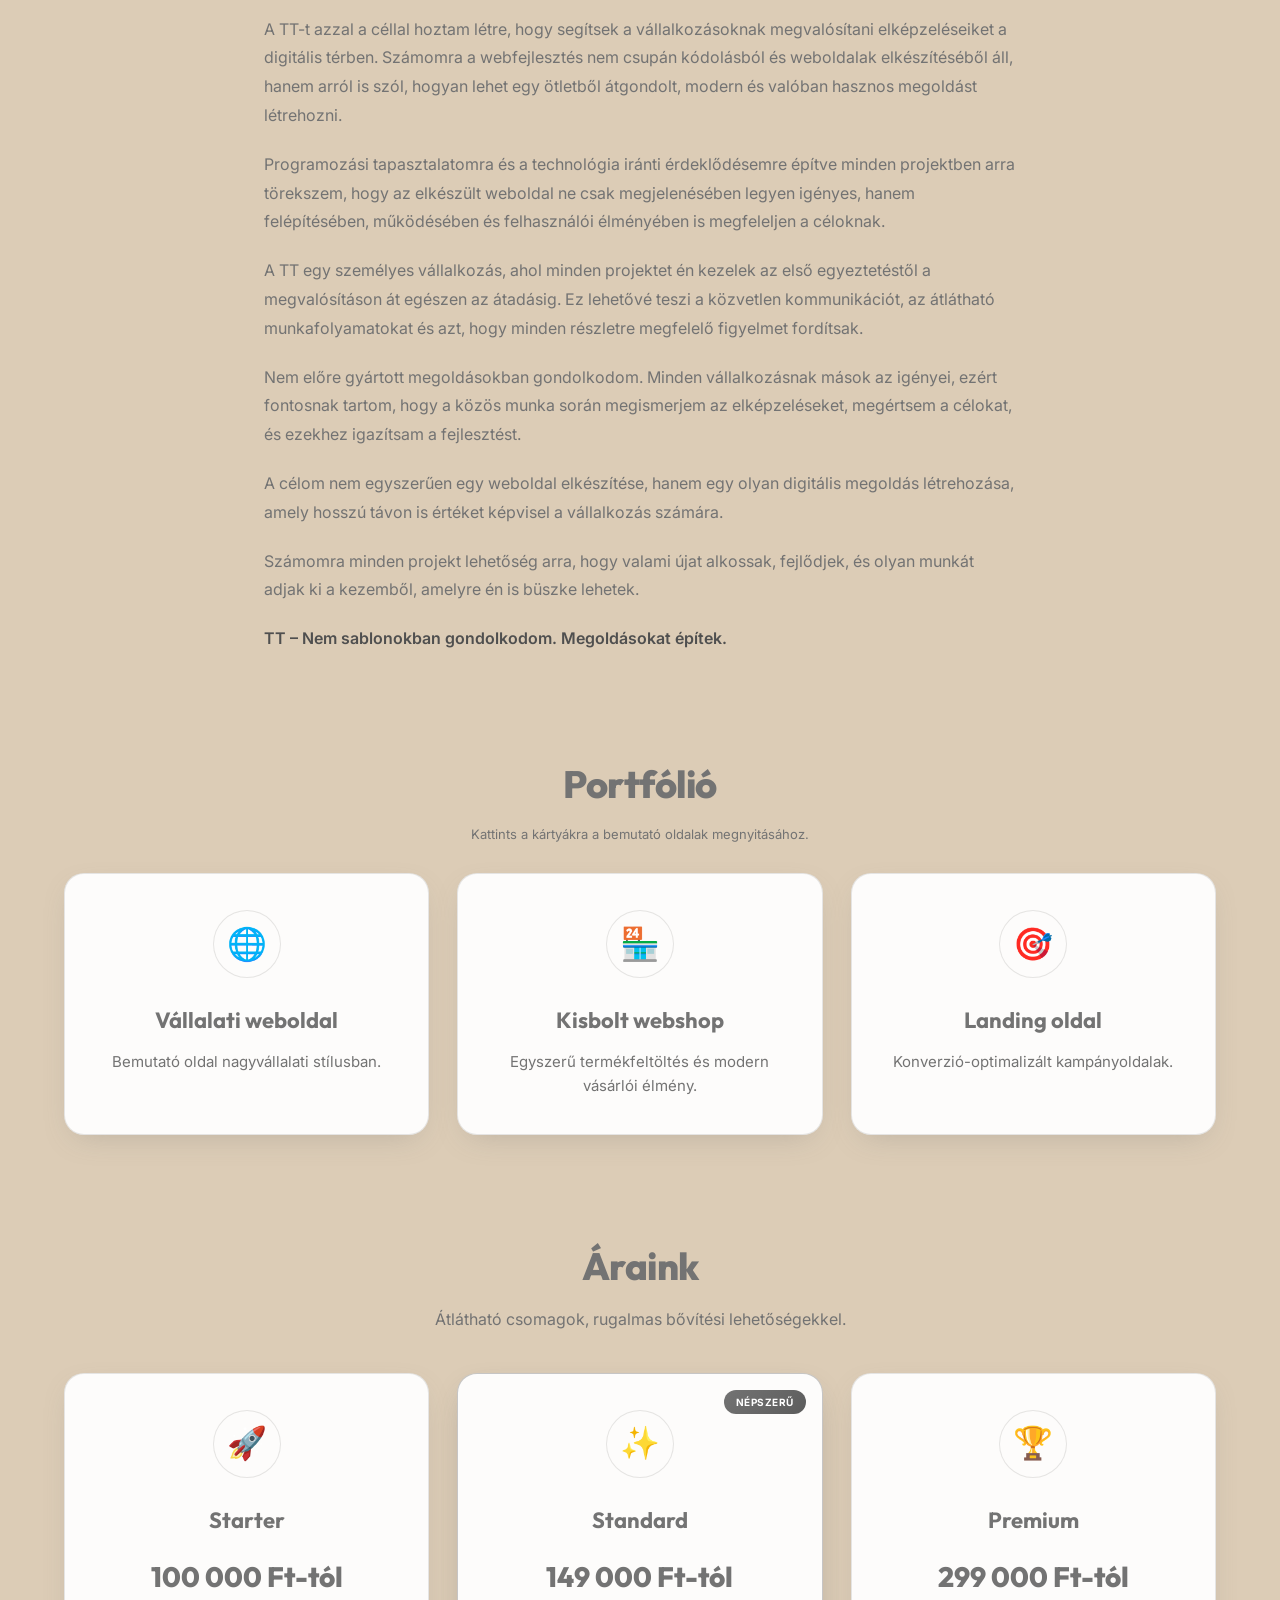
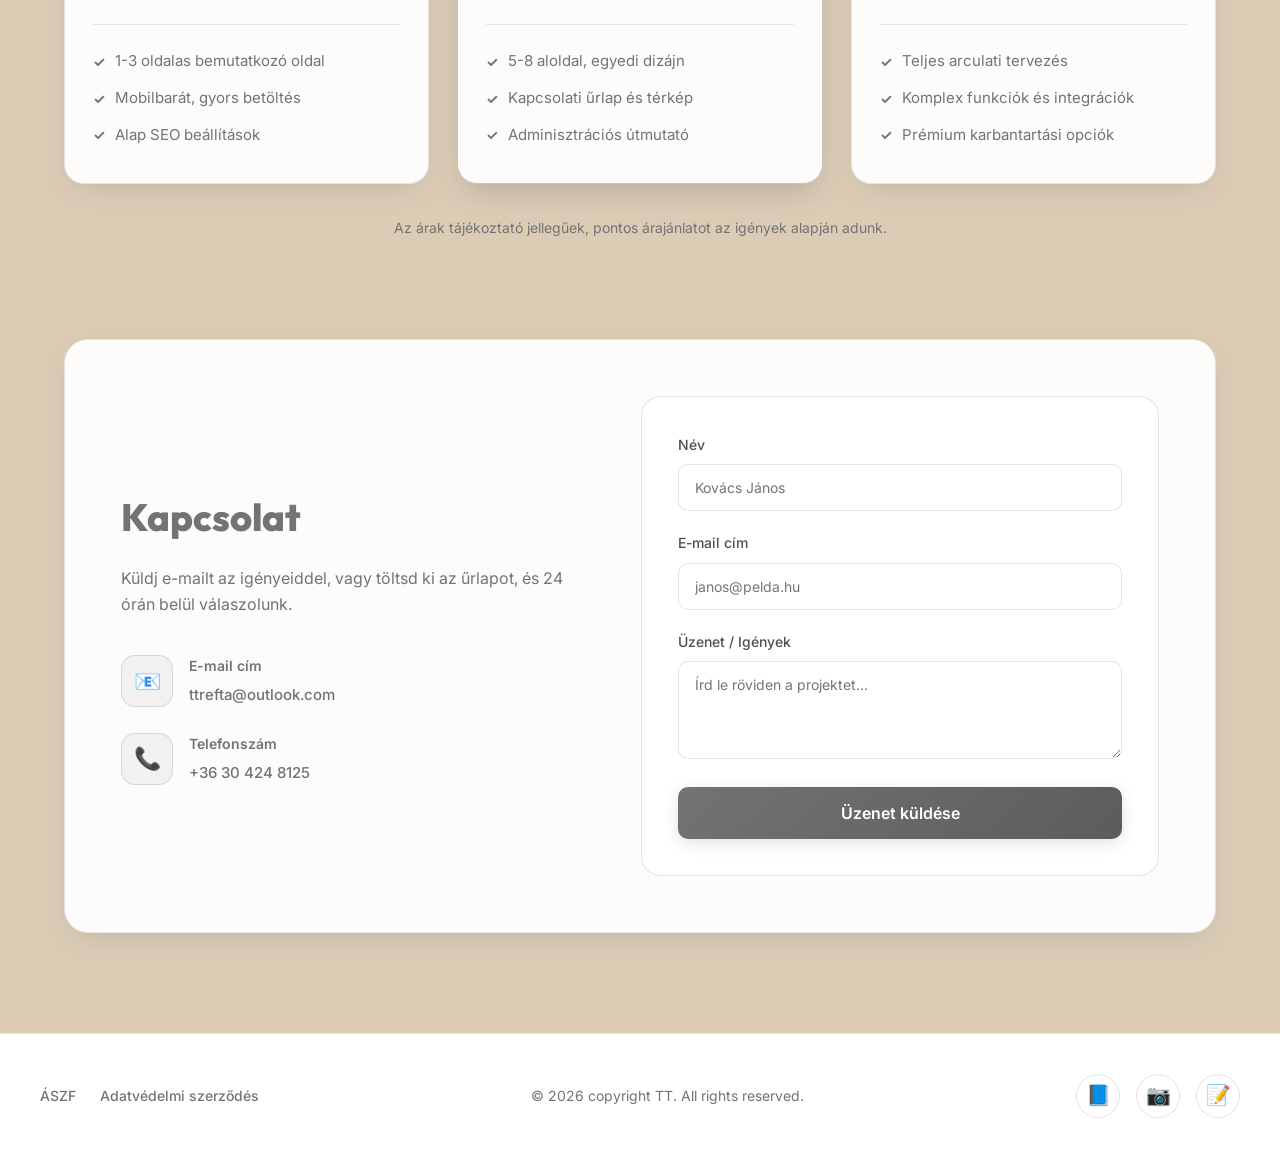
==== commit 530ed257: "kam" ====
--- a/index.html
+++ b/index.html
@@ -186,7 +186,7 @@
                         <div class="contact-icon">📧</div>
                         <div>
                             <h4 data-i18n="contact-det1-title">E-mail cím</h4>
-                            <a href="mailto:trefta@gmail.com">trefta@gmail.com</a>
+                            <a href="mailto:ttrefta@outlook.com">ttrefta@outlook.com</a>
                         </div>
                     </div>
                     <div class="contact-item">
@@ -200,7 +200,7 @@
             </div>
             
             <div class="contact-form-container">
-                <form action="https://formsubmit.co/shadowwsite@gmail.com" method="POST" class="contact-form">
+                <form action="https://formsubmit.co/ttrefta@outlook.com" method="POST" class="contact-form">
                     <input type="hidden" name="_subject" value="✉️ Új üzenet a TT weboldalról">
                     <input type="hidden" name="_next" value="https://www.trefta.com/">
                     
--- a/index.css
+++ b/index.css
@@ -107,7 +107,7 @@
 	grid-template-columns: 1fr auto 1fr;
 	align-items: center;
 	height: 80px;
-	column-gap: 20px;
+	column-gap: 24px;
 }
 
 .nav-panel {
@@ -118,7 +118,7 @@
 	grid-column: 2;
 	grid-row: 1;
 	z-index: 2;
-	padding: 0 10px;
+	padding: 0 16px;
 }
 
 .navbar-logo a {
@@ -152,21 +152,21 @@
 .nav-group {
 	display: flex;
 	list-style: none;
-	gap: 8px;
+	gap: 40px;
 	align-items: center;
 	grid-row: 1;
 	min-width: 0;
-	width: 100%;
+	width: max-content;
 }
 
 .nav-group-left {
 	grid-column: 1;
-	justify-content: space-evenly;
+	justify-self: end;
 }
 
 .nav-group-right {
 	grid-column: 3;
-	justify-content: space-evenly;
+	justify-self: start;
 }
 
 .nav-item {
